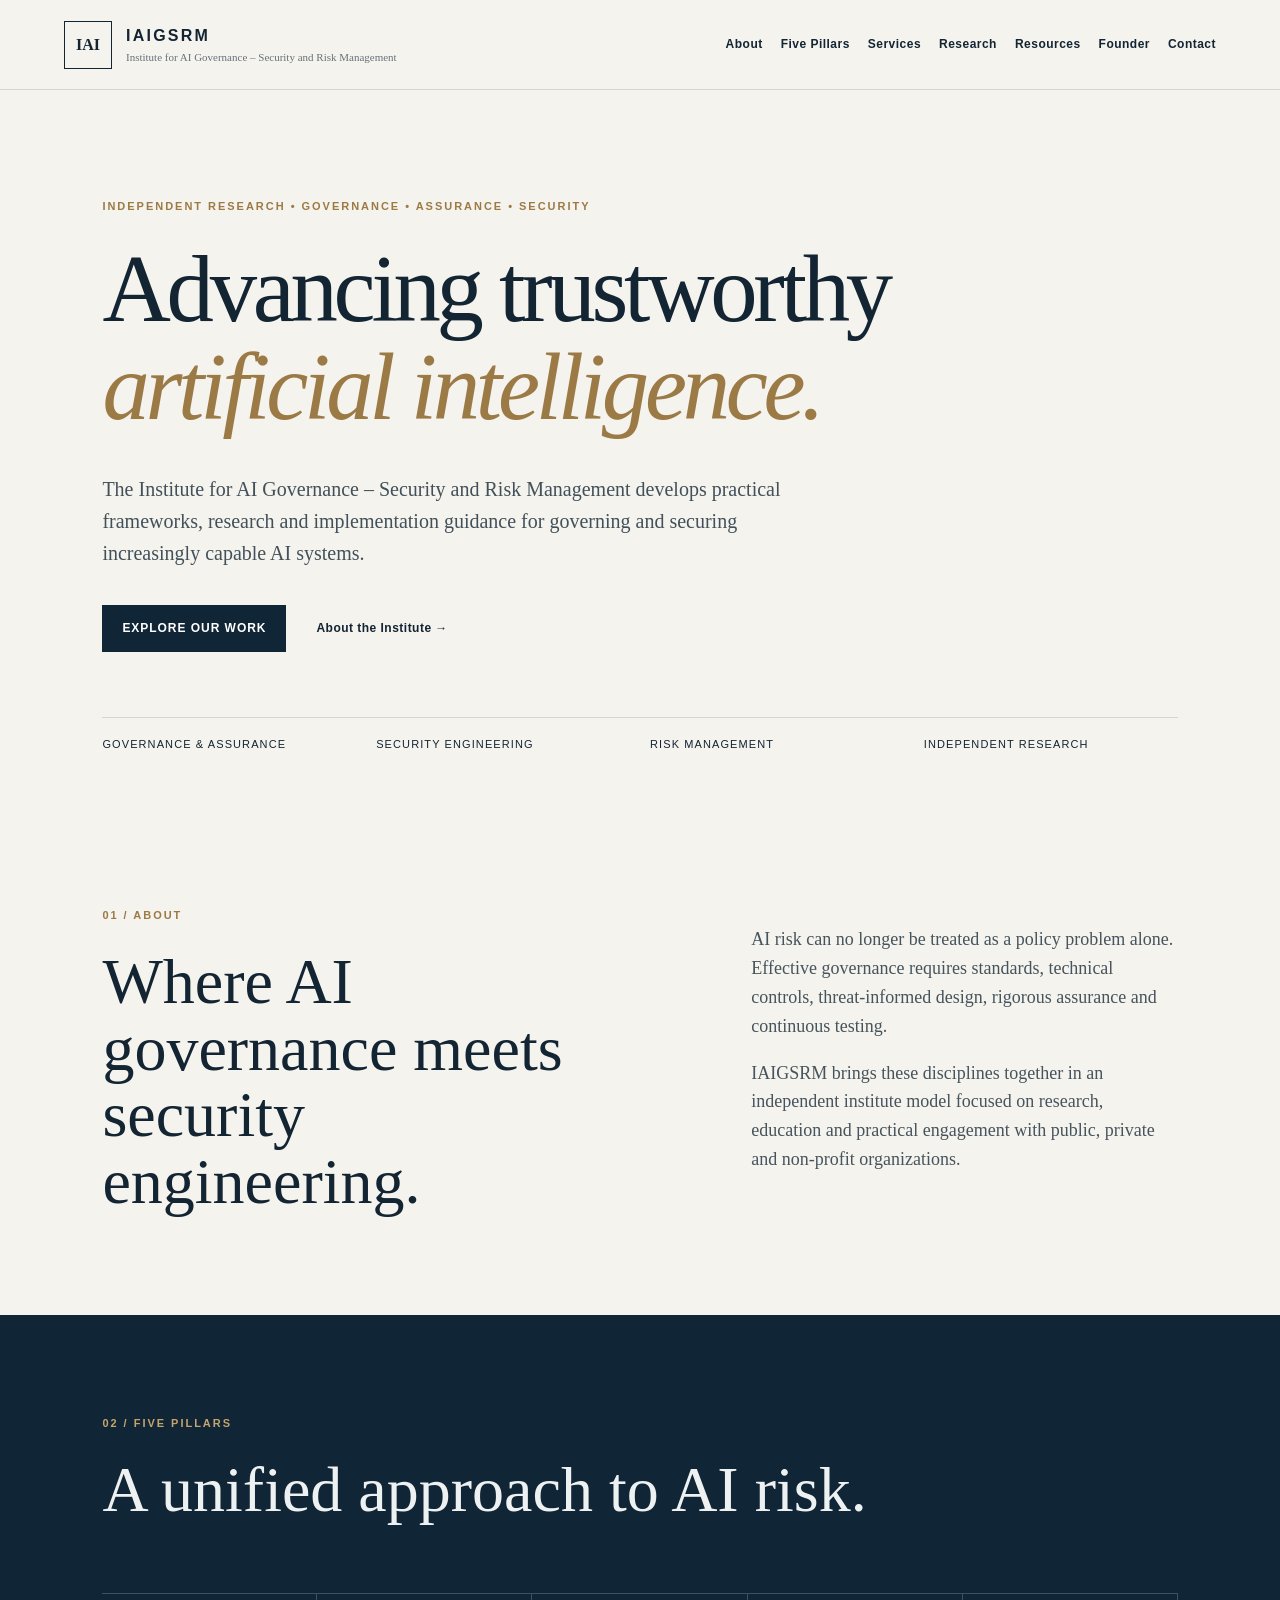
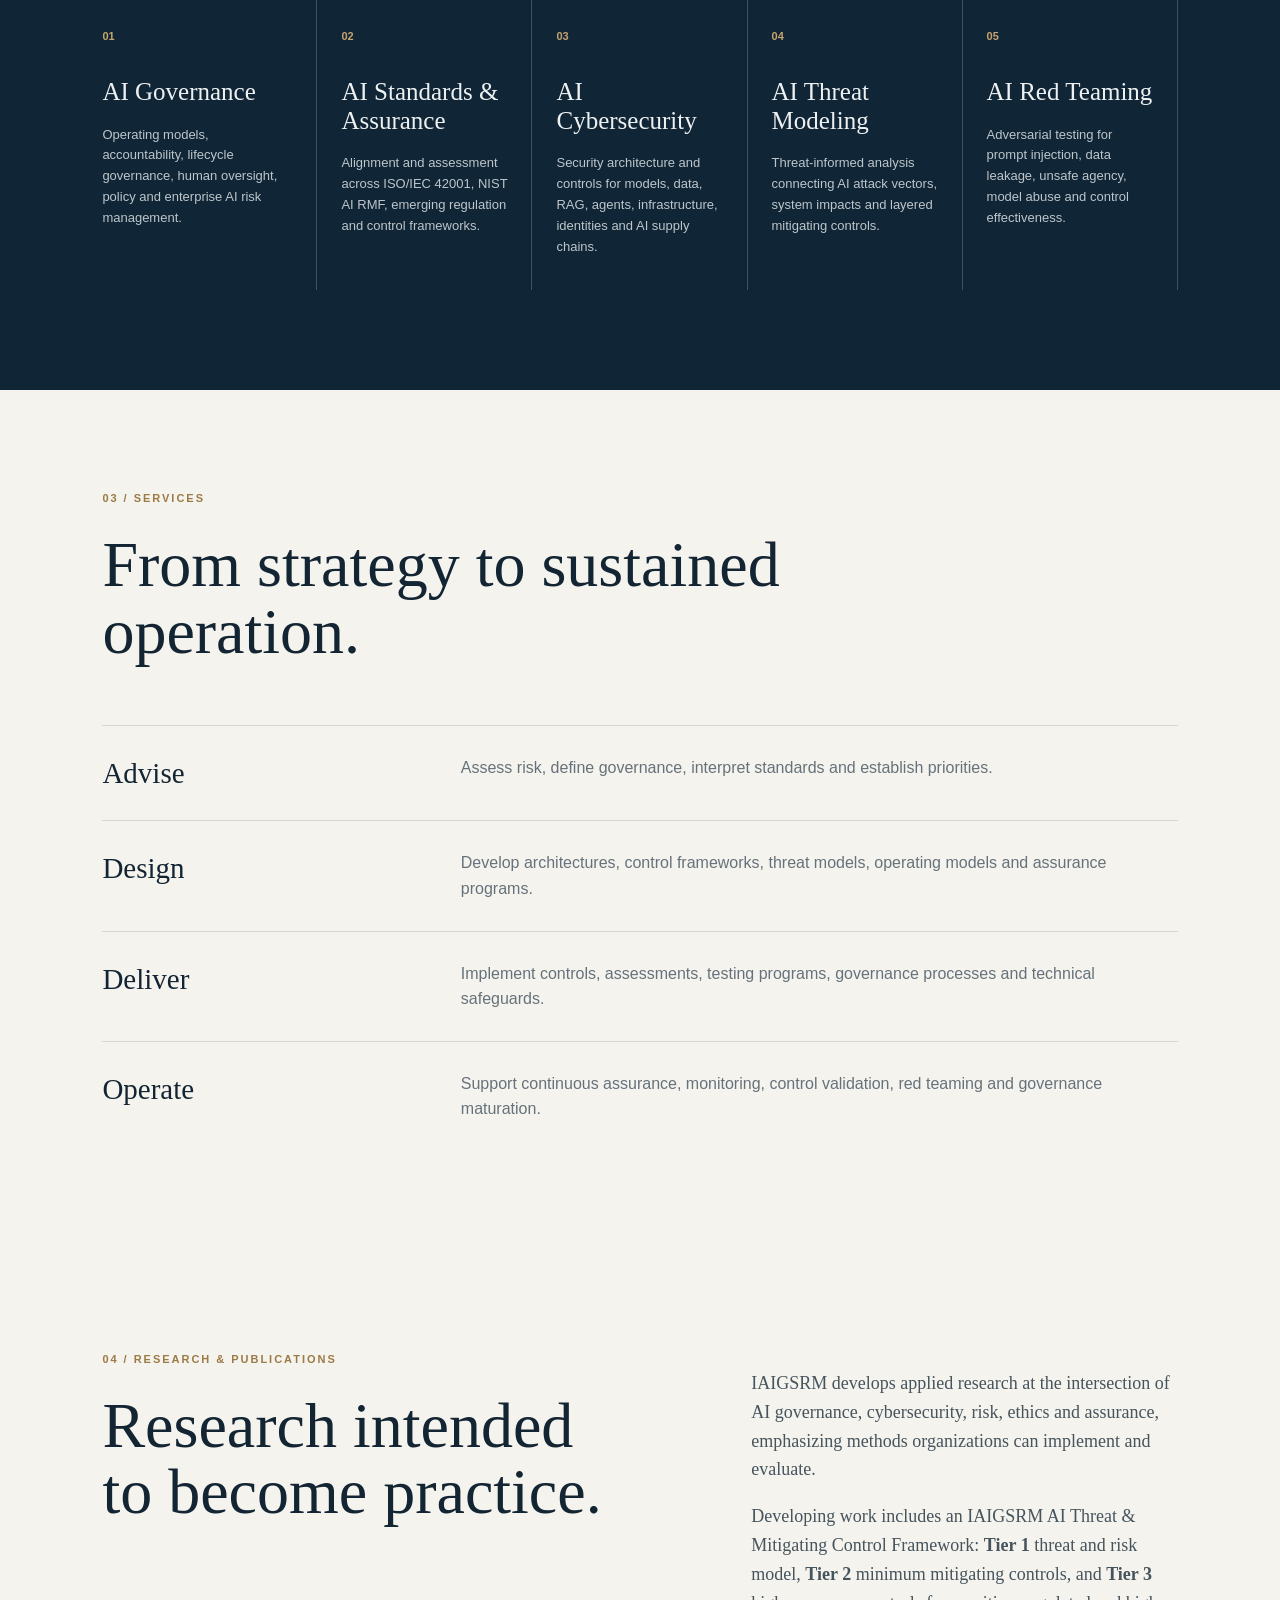
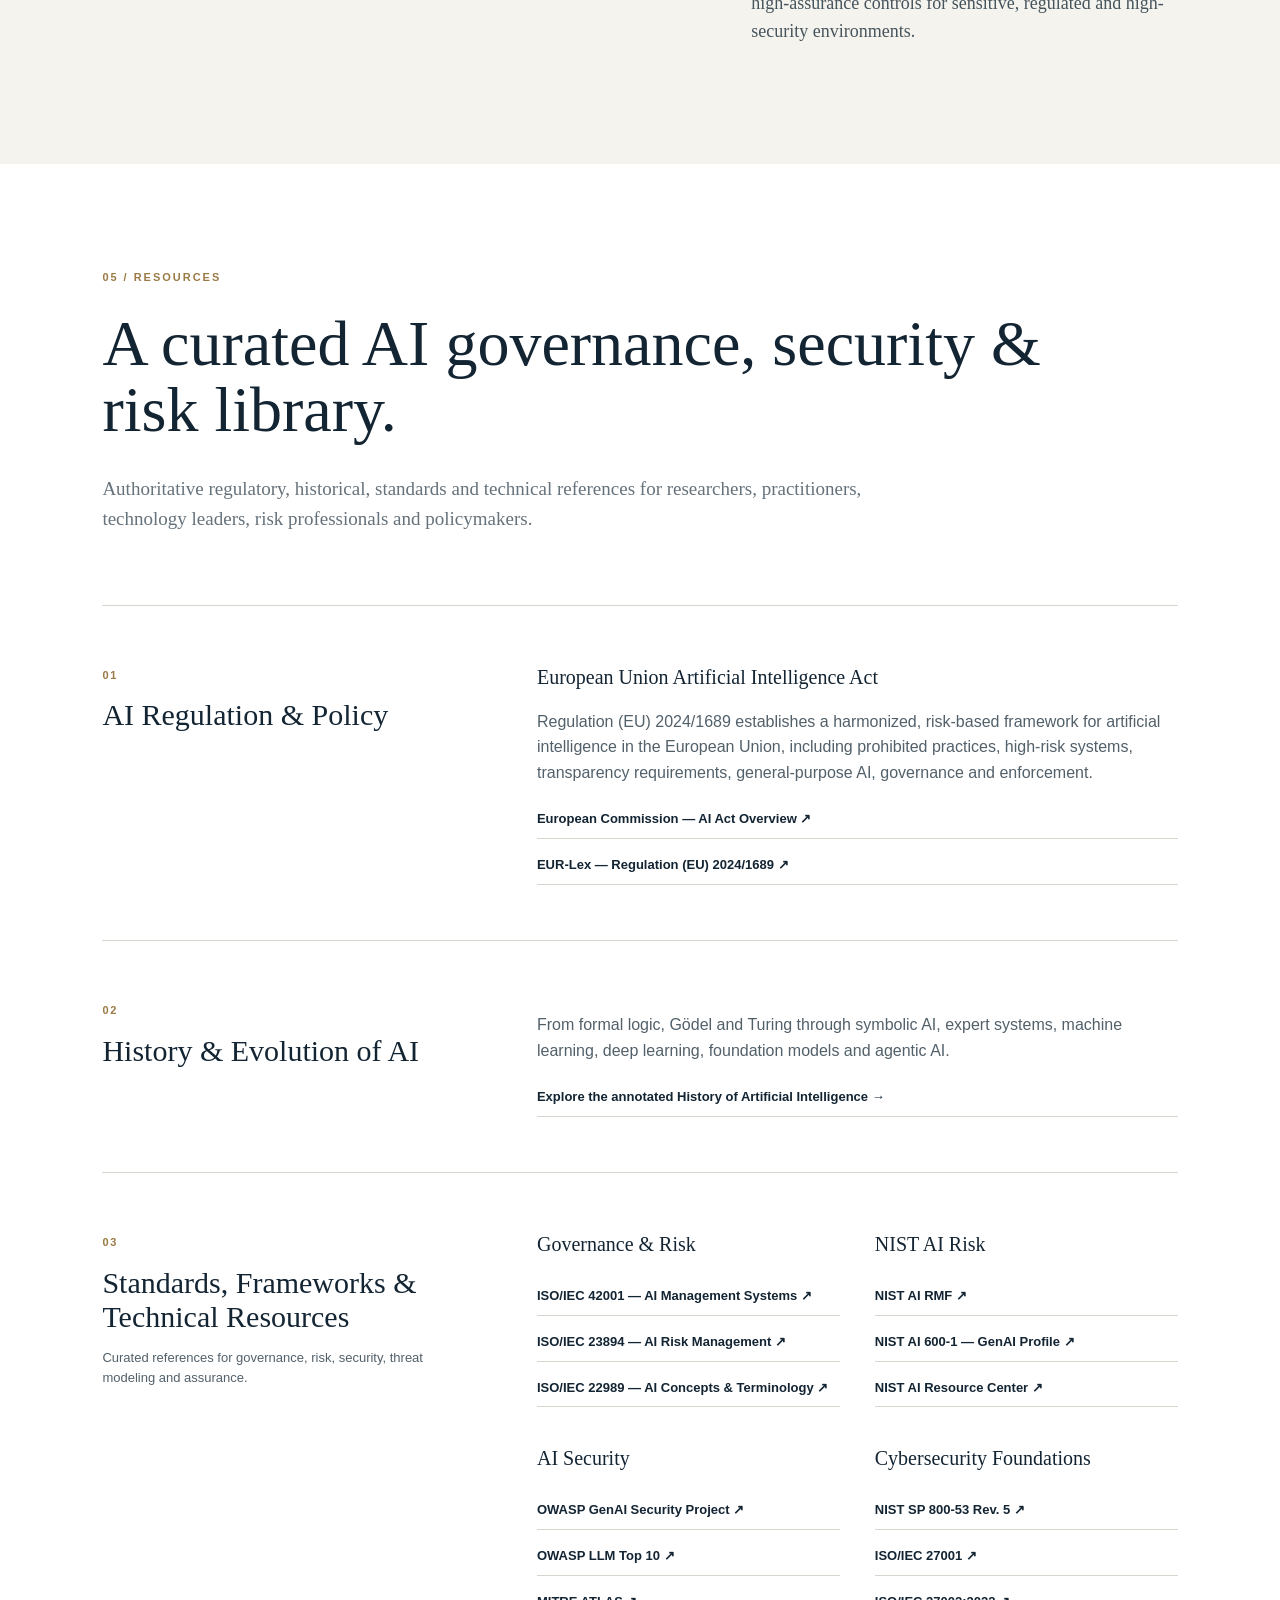
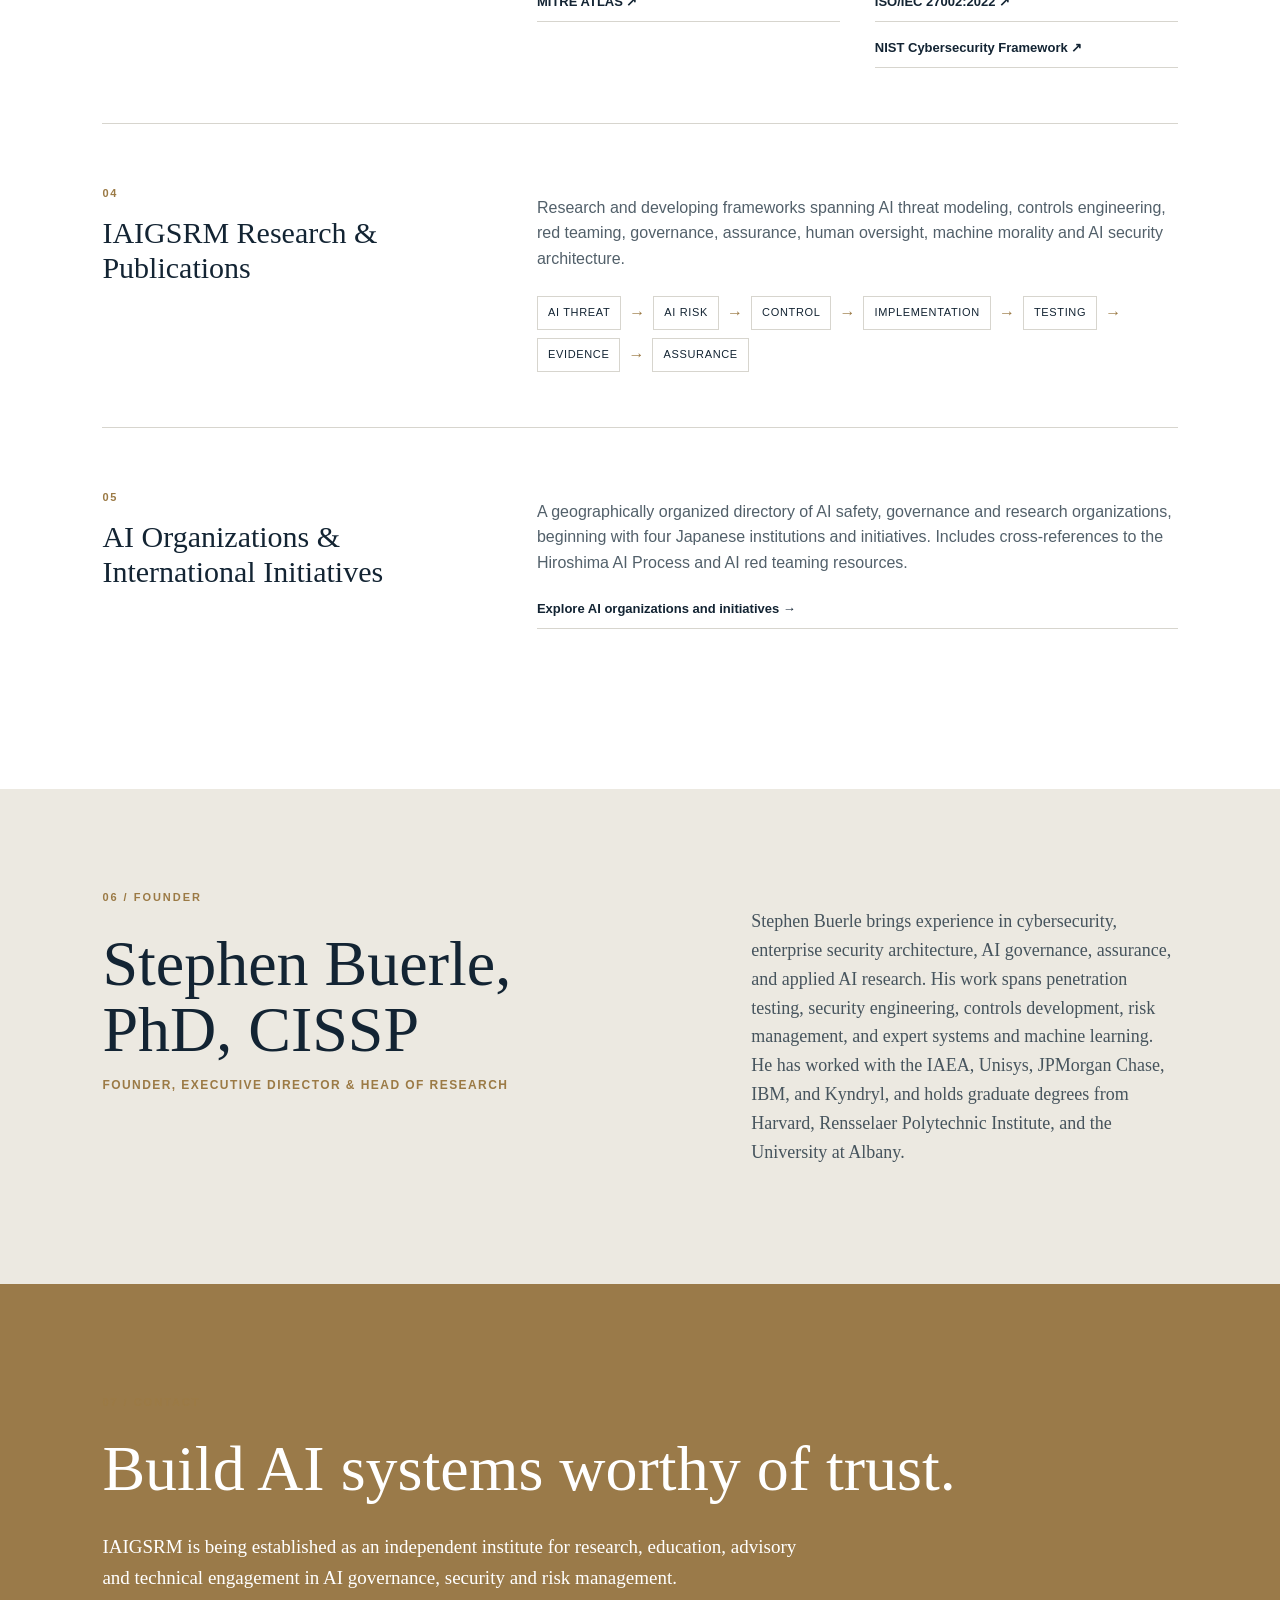
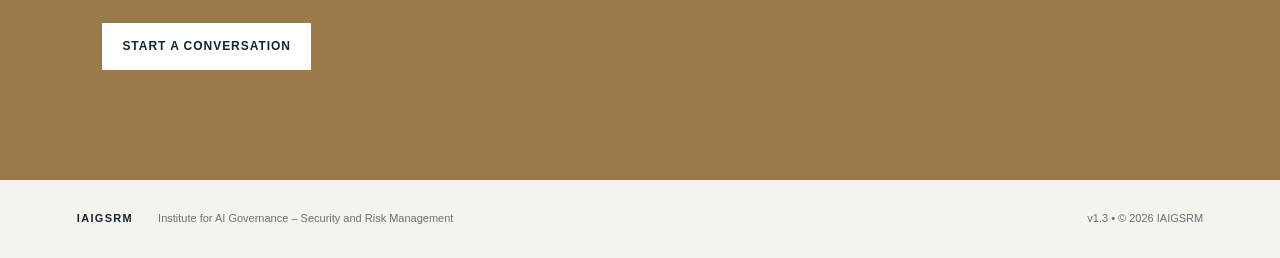
==== index.html @ 0e17d70c "IAIGSRM v1.3: index.html" ====
<!doctype html><html lang="en"><head><meta charset="utf-8"><meta name="viewport" content="width=device-width,initial-scale=1"><meta name="description" content="Institute for AI Governance – Security and Risk Management: research, advisory and implementation across AI governance, standards, cybersecurity, threat modeling and red teaming."><title>IAIGSRM | Institute for AI Governance – Security and Risk Management</title><link rel="stylesheet" href="styles.css"></head><body>
<header class="site-header"><a class="brand" href="#home"><span class="mark">IAI</span><span><strong>IAIGSRM</strong><small>Institute for AI Governance – Security and Risk Management</small></span></a><nav aria-label="Primary"><a href="#institute">About</a><a href="#pillars">Five Pillars</a><a href="#services">Services</a><a href="#research">Research</a><a href="#resources">Resources</a><a href="#founder">Founder</a><a href="#contact">Contact</a></nav></header><main>
<section class="hero" id="home"><div class="eyebrow">Independent research • governance • assurance • security</div><h1>Advancing trustworthy<br><em>artificial intelligence.</em></h1><p class="lede">The Institute for AI Governance – Security and Risk Management develops practical frameworks, research and implementation guidance for governing and securing increasingly capable AI systems.</p><div class="actions"><a class="button" href="#pillars">Explore our work</a><a class="text-link" href="#institute">About the Institute →</a></div><div class="rule"></div><div class="hero-notes"><span>Governance &amp; Assurance</span><span>Security Engineering</span><span>Risk Management</span><span>Independent Research</span></div></section>
<section class="intro" id="institute"><div><div class="section-no">01 / ABOUT</div><h2>Where AI governance meets security engineering.</h2></div><div><p>AI risk can no longer be treated as a policy problem alone. Effective governance requires standards, technical controls, threat-informed design, rigorous assurance and continuous testing.</p><p>IAIGSRM brings these disciplines together in an independent institute model focused on research, education and practical engagement with public, private and non-profit organizations.</p></div></section>
<section class="dark" id="pillars"><div class="section-no">02 / FIVE PILLARS</div><h2>A unified approach to AI risk.</h2><div class="grid"><article><b>01</b><h3>AI Governance</h3><p>Operating models, accountability, lifecycle governance, human oversight, policy and enterprise AI risk management.</p></article><article><b>02</b><h3>AI Standards &amp; Assurance</h3><p>Alignment and assessment across ISO/IEC 42001, NIST AI RMF, emerging regulation and control frameworks.</p></article><article><b>03</b><h3>AI Cybersecurity</h3><p>Security architecture and controls for models, data, RAG, agents, infrastructure, identities and AI supply chains.</p></article><article><b>04</b><h3>AI Threat Modeling</h3><p>Threat-informed analysis connecting AI attack vectors, system impacts and layered mitigating controls.</p></article><article><b>05</b><h3>AI Red Teaming</h3><p>Adversarial testing for prompt injection, data leakage, unsafe agency, model abuse and control effectiveness.</p></article></div></section>
<section class="services" id="services"><div class="section-no">03 / SERVICES</div><h2>From strategy to sustained operation.</h2><div class="service-row"><strong>Advise</strong><p>Assess risk, define governance, interpret standards and establish priorities.</p></div><div class="service-row"><strong>Design</strong><p>Develop architectures, control frameworks, threat models, operating models and assurance programs.</p></div><div class="service-row"><strong>Deliver</strong><p>Implement controls, assessments, testing programs, governance processes and technical safeguards.</p></div><div class="service-row"><strong>Operate</strong><p>Support continuous assurance, monitoring, control validation, red teaming and governance maturation.</p></div></section>
<section class="research" id="research"><div><div class="section-no">04 / RESEARCH &amp; PUBLICATIONS</div><h2>Research intended to become practice.</h2></div><div><p>IAIGSRM develops applied research at the intersection of AI governance, cybersecurity, risk, ethics and assurance, emphasizing methods organizations can implement and evaluate.</p><p>Developing work includes an IAIGSRM AI Threat &amp; Mitigating Control Framework: <strong>Tier 1</strong> threat and risk model, <strong>Tier 2</strong> minimum mitigating controls, and <strong>Tier 3</strong> high-assurance controls for sensitive, regulated and high-security environments.</p></div></section>
<section class="resources" id="resources"><div class="section-no">05 / RESOURCES</div><h2>A curated AI governance, security &amp; risk library.</h2><p class="resource-lede">Authoritative regulatory, historical, standards and technical references for researchers, practitioners, technology leaders, risk professionals and policymakers.</p>
<div class="resource-block"><div><span class="resource-num">01</span><h3>AI Regulation &amp; Policy</h3></div><div><h4>European Union Artificial Intelligence Act</h4><p>Regulation (EU) 2024/1689 establishes a harmonized, risk-based framework for artificial intelligence in the European Union, including prohibited practices, high-risk systems, transparency requirements, general-purpose AI, governance and enforcement.</p><div class="links"><a href="https://digital-strategy.ec.europa.eu/en/policies/regulatory-framework-ai">European Commission — AI Act Overview ↗</a><a href="https://eur-lex.europa.eu/eli/reg/2024/1689/oj">EUR-Lex — Regulation (EU) 2024/1689 ↗</a></div></div></div>
<div class="resource-block"><div><span class="resource-num">02</span><h3>History &amp; Evolution of AI</h3></div><div><p>From formal logic, Gödel and Turing through symbolic AI, expert systems, machine learning, deep learning, foundation models and agentic AI.</p><div class="links"><a href="history-of-ai.html">Explore the annotated History of Artificial Intelligence →</a></div></div></div>
<div class="resource-block"><div><span class="resource-num">03</span><h3>Standards, Frameworks &amp; Technical Resources</h3><p class="small-note">Curated references for governance, risk, security, threat modeling and assurance.</p></div><div class="reference-grid"><article><h4>Governance &amp; Risk</h4><a href="https://www.iso.org/standard/81230.html">ISO/IEC 42001 — AI Management Systems ↗</a><a href="https://www.iso.org/standard/77304.html">ISO/IEC 23894 — AI Risk Management ↗</a><a href="https://www.iso.org/standard/74296.html">ISO/IEC 22989 — AI Concepts &amp; Terminology ↗</a></article><article><h4>NIST AI Risk</h4><a href="https://www.nist.gov/itl/ai-risk-management-framework">NIST AI RMF ↗</a><a href="https://www.nist.gov/publications/artificial-intelligence-risk-management-framework-generative-artificial-intelligence">NIST AI 600-1 — GenAI Profile ↗</a><a href="https://airc.nist.gov/">NIST AI Resource Center ↗</a></article><article><h4>AI Security</h4><a href="https://genai.owasp.org/">OWASP GenAI Security Project ↗</a><a href="https://genai.owasp.org/llm-top-10/">OWASP LLM Top 10 ↗</a><a href="https://atlas.mitre.org/">MITRE ATLAS ↗</a></article><article><h4>Cybersecurity Foundations</h4><a href="https://csrc.nist.gov/pubs/sp/800/53/r5/upd1/final">NIST SP 800-53 Rev. 5 ↗</a><a href="https://www.iso.org/standard/27001">ISO/IEC 27001 ↗</a><a href="https://www.iso.org/standard/75652.html">ISO/IEC 27002:2022 ↗</a><a href="https://www.nist.gov/cyberframework">NIST Cybersecurity Framework ↗</a></article></div></div>
<div class="resource-block"><div><span class="resource-num">04</span><h3>IAIGSRM Research &amp; Publications</h3></div><div><p>Research and developing frameworks spanning AI threat modeling, controls engineering, red teaming, governance, assurance, human oversight, machine morality and AI security architecture.</p><div class="research-chain"><span>AI Threat</span><b>→</b><span>AI Risk</span><b>→</b><span>Control</span><b>→</b><span>Implementation</span><b>→</b><span>Testing</span><b>→</b><span>Evidence</span><b>→</b><span>Assurance</span></div></div></div>
<div class="resource-block"><div><span class="resource-num">05</span><h3>AI Organizations &amp; International Initiatives</h3></div><div><p>A geographically organized directory of AI safety, governance and research organizations, beginning with four Japanese institutions and initiatives. Includes cross-references to the Hiroshima AI Process and AI red teaming resources.</p><div class="links"><a href="organizations.html">Explore AI organizations and initiatives →</a></div></div></div></section>
<section class="founder" id="founder"><div><div class="section-no">06 / FOUNDER</div><h2>Stephen Buerle, PhD, CISSP</h2><p class="founder-role">Founder, Executive Director &amp; Head of Research</p></div><div><p>Stephen Buerle brings experience in cybersecurity, enterprise security architecture, AI governance, assurance, and applied AI research. His work spans penetration testing, security engineering, controls development, risk management, and expert systems and machine learning. He has worked with the IAEA, Unisys, JPMorgan Chase, IBM, and Kyndryl, and holds graduate degrees from Harvard, Rensselaer Polytechnic Institute, and the University at Albany.</p></div></section>
<section class="contact" id="contact"><div class="section-no">07 / CONTACT</div><h2>Build AI systems worthy of trust.</h2><p>IAIGSRM is being established as an independent institute for research, education, advisory and technical engagement in AI governance, security and risk management.</p><a class="button light" href="mailto:contact@iaigsrm.org">Start a conversation</a></section></main><footer><strong>IAIGSRM</strong><span>Institute for AI Governance – Security and Risk Management</span><span>v1.3 • © 2026 IAIGSRM</span></footer></body></html>
---- styles.css ----
:root{--ink:#132433;--navy:#102536;--paper:#f5f3ed;--white:#fff;--muted:#66727b;--line:#d7d5ce;--accent:#9b7a45}*{box-sizing:border-box}html{scroll-behavior:smooth}body{margin:0;background:var(--paper);color:var(--ink);font-family:Arial,Helvetica,sans-serif;line-height:1.6}.site-header{min-height:90px;padding:20px 5vw;display:flex;align-items:center;justify-content:space-between;border-bottom:1px solid var(--line);background:rgba(245,243,237,.97);position:sticky;top:0;z-index:5}.brand{display:flex;gap:14px;align-items:center;color:var(--ink);text-decoration:none}.brand strong{display:block;letter-spacing:.14em}.brand small{display:block;font-family:Georgia,serif;font-size:11px;color:var(--muted)}.mark{width:48px;height:48px;border:1px solid var(--ink);display:grid;place-items:center;font-family:Georgia,serif;font-weight:bold}nav{display:flex;gap:18px}nav a,.text-link{color:inherit;text-decoration:none;font-size:12px;font-weight:bold;letter-spacing:.04em}.hero{padding:12vh 8vw 6vh;min-height:78vh}.eyebrow,.section-no{font-size:11px;font-weight:bold;letter-spacing:.18em;text-transform:uppercase;color:var(--accent);margin-bottom:24px}.hero h1,.intro h2,.dark h2,.services h2,.research h2,.resources h2,.founder h2,.contact h2{font-family:Georgia,'Times New Roman',serif;font-weight:normal;line-height:1.04;margin:0}.hero h1{font-size:clamp(52px,7.4vw,105px);letter-spacing:-.045em}.hero h1 em{font-weight:normal;color:var(--accent)}.lede{font-family:Georgia,serif;font-size:20px;max-width:720px;margin:36px 0;color:#42505a}.actions{display:flex;align-items:center;gap:30px;margin:34px 0 65px}.button{display:inline-block;padding:14px 20px;background:var(--navy);color:white;text-decoration:none;font-size:12px;font-weight:bold;letter-spacing:.08em;text-transform:uppercase}.rule{border-top:1px solid var(--line)}.hero-notes{display:grid;grid-template-columns:repeat(4,1fr);gap:20px;padding-top:18px;font-size:11px;text-transform:uppercase;letter-spacing:.1em}.intro,.research,.founder{padding:100px 8vw;display:grid;grid-template-columns:1.1fr .9fr;gap:10vw}.intro h2,.research h2,.services h2,.resources h2,.founder h2,.contact h2,.dark h2{font-size:clamp(40px,5vw,68px)}.intro p,.research p,.founder p{font-family:Georgia,serif;font-size:18px;color:#46545d}.dark{background:var(--navy);color:#eef1f2;padding:100px 8vw}.dark .section-no{color:#c5a46f}.grid{display:grid;grid-template-columns:repeat(5,1fr);margin-top:70px;border-top:1px solid #40515e}.grid article{padding:28px 24px 20px 0;border-right:1px solid #40515e;min-height:290px}.grid article+article{padding-left:24px}.grid b{color:#c5a46f;font-size:11px}.grid h3{font-family:Georgia,serif;font-weight:normal;font-size:25px;line-height:1.15;margin:30px 0 18px}.grid p{font-size:13px;color:#bdc6cb}.services{padding:100px 8vw}.services h2{max-width:800px;margin-bottom:60px}.service-row{border-top:1px solid var(--line);display:grid;grid-template-columns:1fr 2fr;padding:24px 0}.service-row strong{font-family:Georgia,serif;font-size:29px;font-weight:normal}.service-row p{margin:5px 0;color:var(--muted)}.resources{padding:105px 8vw;background:#fff}.resources>h2{max-width:950px}.resource-lede{font-family:Georgia,serif;font-size:19px;color:var(--muted);max-width:760px;margin:30px 0 70px}.resource-block{display:grid;grid-template-columns:.7fr 1.3fr;gap:7vw;border-top:1px solid var(--line);padding:55px 0}.resource-num{font-size:11px;color:var(--accent);font-weight:bold;letter-spacing:.15em}.resource-block h3{font-family:Georgia,serif;font-size:30px;font-weight:normal;line-height:1.15;margin:12px 0}.resource-block h4{font-family:Georgia,serif;font-size:20px;font-weight:normal;margin:0 0 10px}.resource-block p{color:#52606a}.links,.reference-grid article{display:flex;flex-direction:column;gap:8px}.links a,.reference-grid a{color:var(--ink);font-size:13px;font-weight:bold;text-decoration:none;border-bottom:1px solid var(--line);padding:8px 0}.timeline p{margin:0;padding:13px 0;border-bottom:1px solid #e7e5df;display:grid;grid-template-columns:190px 1fr;gap:20px}.timeline strong{font-family:Georgia,serif;font-weight:normal}.timeline span{font-size:14px;color:var(--muted)}.reference-grid{display:grid;grid-template-columns:1fr 1fr;gap:35px}.small-note{font-size:13px}.research-chain{display:flex;flex-wrap:wrap;align-items:center;gap:8px;margin-top:25px}.research-chain span{border:1px solid var(--line);padding:7px 10px;font-size:11px;text-transform:uppercase;letter-spacing:.06em}.research-chain b{color:var(--accent)}.founder{background:#ece9e1}.founder-role{font-family:Arial,sans-serif!important;font-size:12px!important;text-transform:uppercase;letter-spacing:.12em;color:var(--accent)!important;font-weight:bold}.contact{padding:110px 8vw;background:#9a7a49;color:white}.contact p{font-family:Georgia,serif;font-size:19px;max-width:720px;margin:30px 0}.button.light{background:white;color:var(--navy)}footer{padding:30px 6vw;display:grid;grid-template-columns:auto 1fr auto;gap:25px;align-items:center;font-size:11px;color:var(--muted)}footer strong{color:var(--ink);letter-spacing:.12em}@media(max-width:1000px){nav{display:none}.grid{grid-template-columns:1fr 1fr}.intro,.research,.founder,.resource-block{grid-template-columns:1fr}.hero-notes{grid-template-columns:1fr 1fr}.service-row{grid-template-columns:1fr}.grid article{min-height:auto}.brand small{display:none}}@media(max-width:600px){.hero{padding-top:70px}.grid,.reference-grid{grid-template-columns:1fr}.timeline p{grid-template-columns:1fr;gap:3px}.hero-notes{grid-template-columns:1fr}.actions{align-items:flex-start;flex-direction:column}.intro,.research,.founder,.resources,.services,.dark,.contact{padding:70px 7vw}footer{grid-template-columns:1fr}}
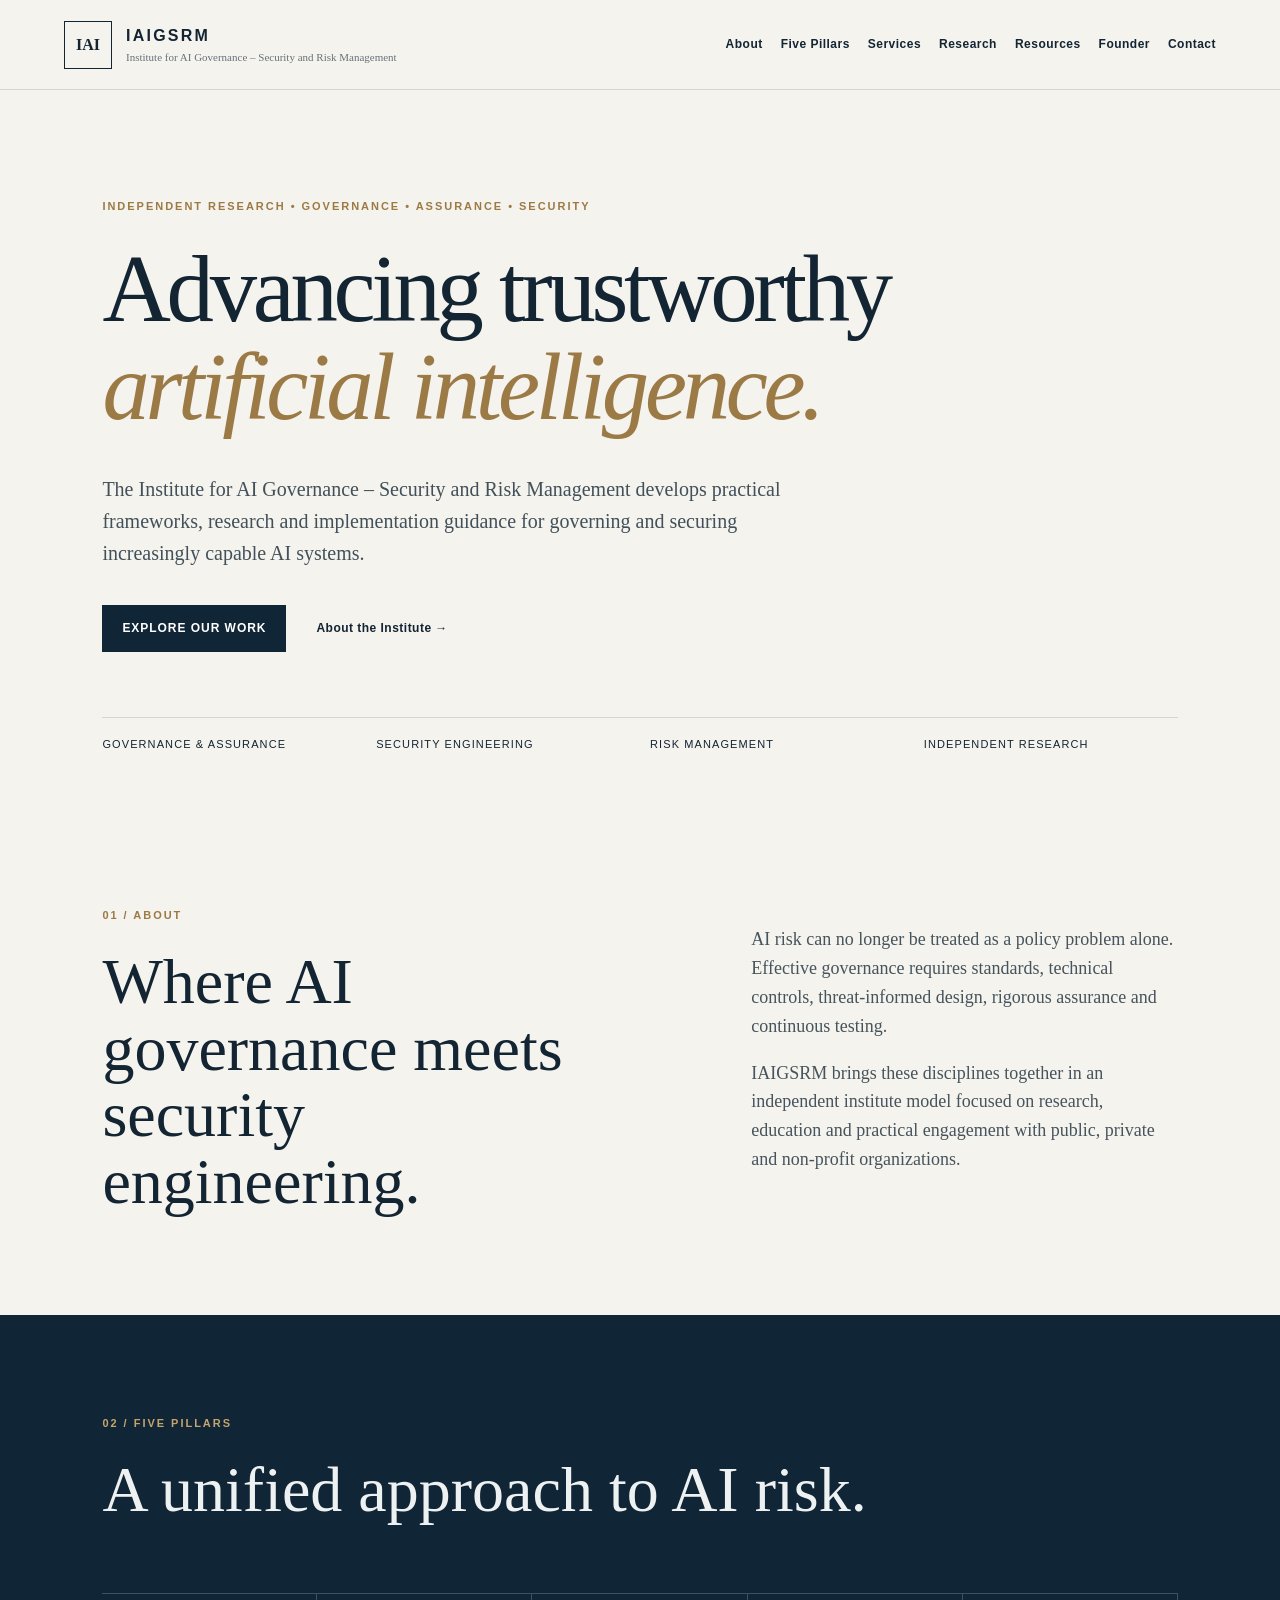
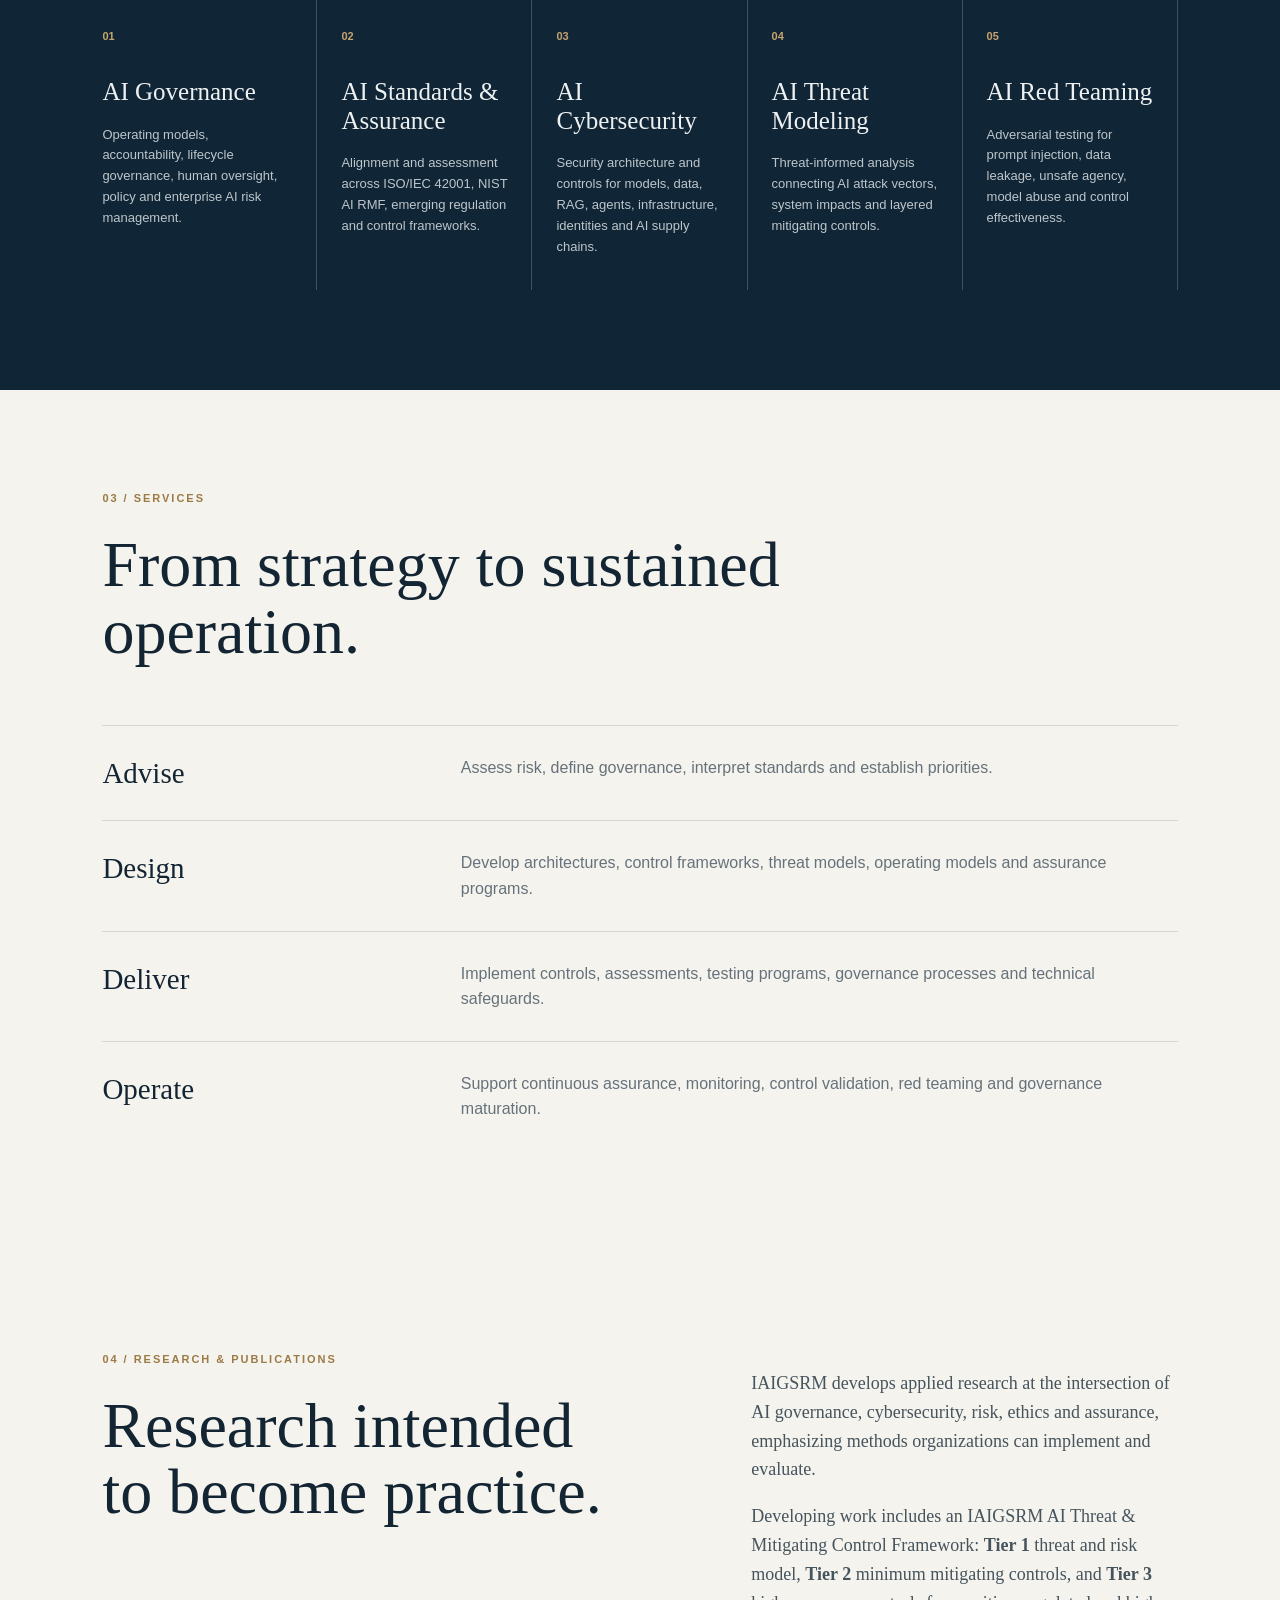
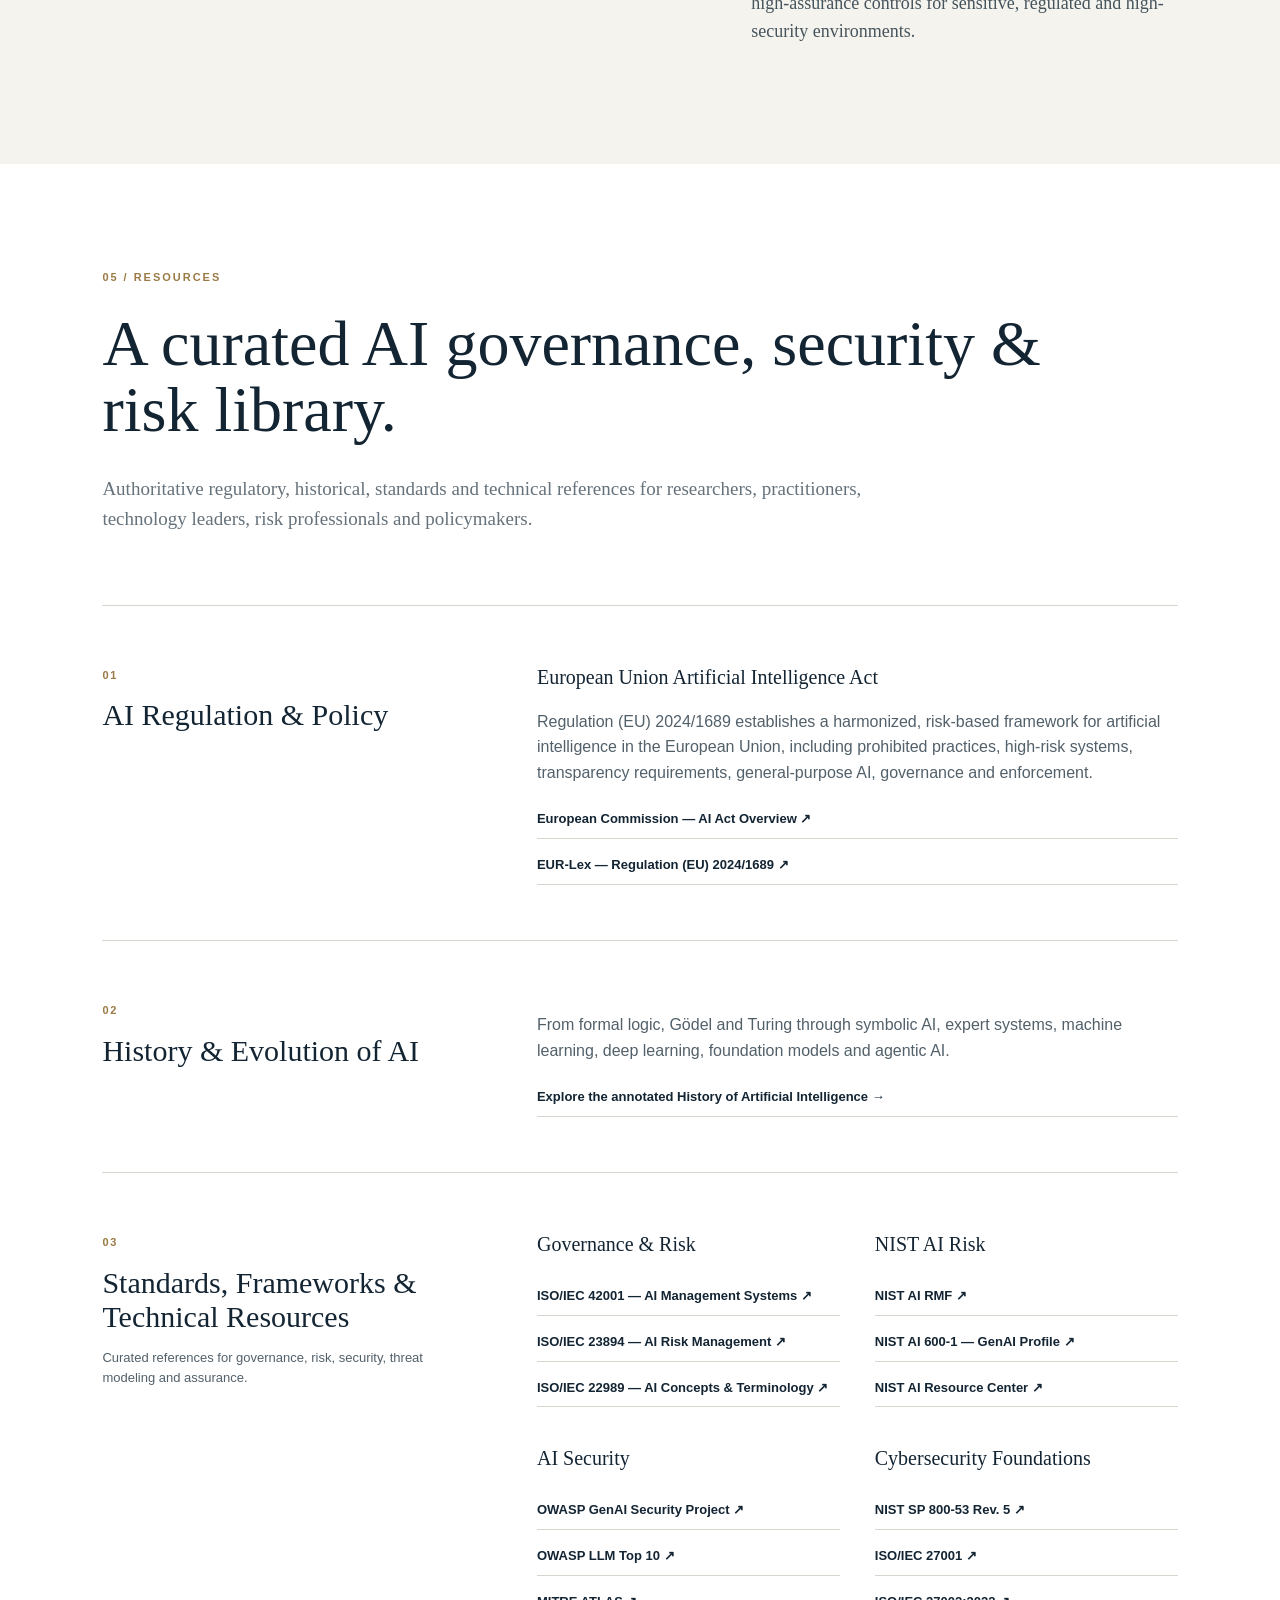
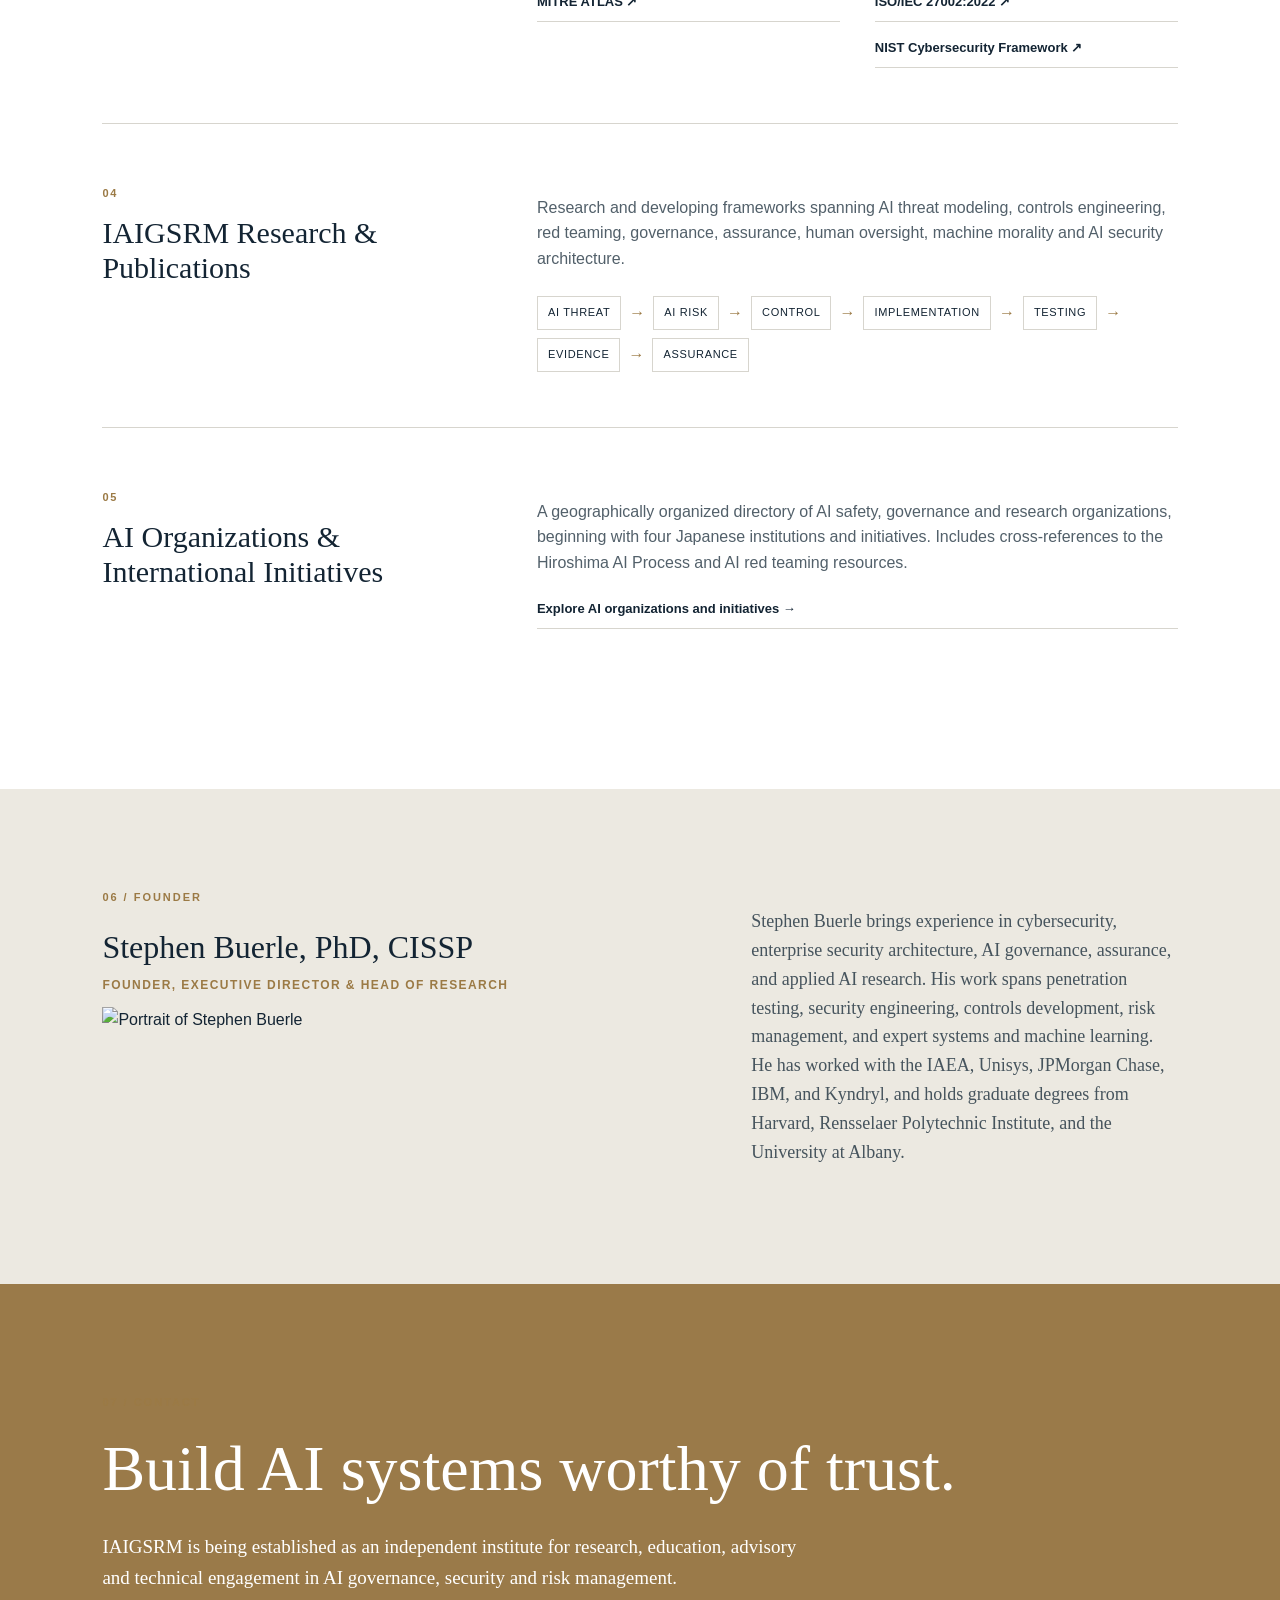
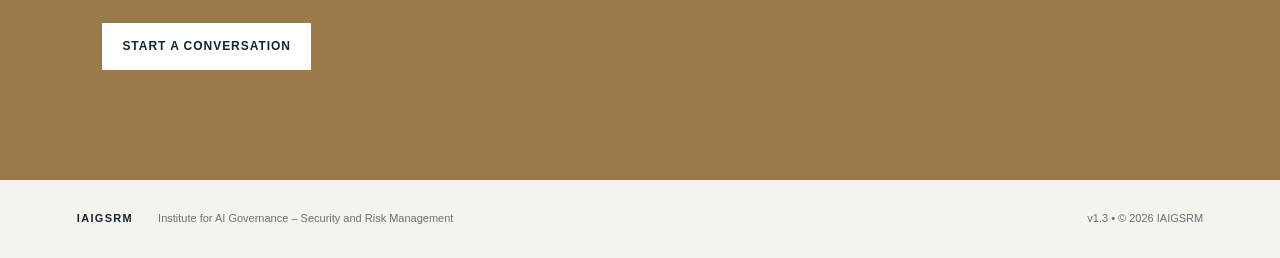
==== commit 10b49b02: "v1.3.1: add Founder portrait markup" ====
--- a/index.html
+++ b/index.html
@@ -11,5 +11,5 @@
 <div class="resource-block"><div><span class="resource-num">03</span><h3>Standards, Frameworks &amp; Technical Resources</h3><p class="small-note">Curated references for governance, risk, security, threat modeling and assurance.</p></div><div class="reference-grid"><article><h4>Governance &amp; Risk</h4><a href="https://www.iso.org/standard/81230.html">ISO/IEC 42001 — AI Management Systems ↗</a><a href="https://www.iso.org/standard/77304.html">ISO/IEC 23894 — AI Risk Management ↗</a><a href="https://www.iso.org/standard/74296.html">ISO/IEC 22989 — AI Concepts &amp; Terminology ↗</a></article><article><h4>NIST AI Risk</h4><a href="https://www.nist.gov/itl/ai-risk-management-framework">NIST AI RMF ↗</a><a href="https://www.nist.gov/publications/artificial-intelligence-risk-management-framework-generative-artificial-intelligence">NIST AI 600-1 — GenAI Profile ↗</a><a href="https://airc.nist.gov/">NIST AI Resource Center ↗</a></article><article><h4>AI Security</h4><a href="https://genai.owasp.org/">OWASP GenAI Security Project ↗</a><a href="https://genai.owasp.org/llm-top-10/">OWASP LLM Top 10 ↗</a><a href="https://atlas.mitre.org/">MITRE ATLAS ↗</a></article><article><h4>Cybersecurity Foundations</h4><a href="https://csrc.nist.gov/pubs/sp/800/53/r5/upd1/final">NIST SP 800-53 Rev. 5 ↗</a><a href="https://www.iso.org/standard/27001">ISO/IEC 27001 ↗</a><a href="https://www.iso.org/standard/75652.html">ISO/IEC 27002:2022 ↗</a><a href="https://www.nist.gov/cyberframework">NIST Cybersecurity Framework ↗</a></article></div></div>
 <div class="resource-block"><div><span class="resource-num">04</span><h3>IAIGSRM Research &amp; Publications</h3></div><div><p>Research and developing frameworks spanning AI threat modeling, controls engineering, red teaming, governance, assurance, human oversight, machine morality and AI security architecture.</p><div class="research-chain"><span>AI Threat</span><b>→</b><span>AI Risk</span><b>→</b><span>Control</span><b>→</b><span>Implementation</span><b>→</b><span>Testing</span><b>→</b><span>Evidence</span><b>→</b><span>Assurance</span></div></div></div>
 <div class="resource-block"><div><span class="resource-num">05</span><h3>AI Organizations &amp; International Initiatives</h3></div><div><p>A geographically organized directory of AI safety, governance and research organizations, beginning with four Japanese institutions and initiatives. Includes cross-references to the Hiroshima AI Process and AI red teaming resources.</p><div class="links"><a href="organizations.html">Explore AI organizations and initiatives →</a></div></div></div></section>
-<section class="founder" id="founder"><div><div class="section-no">06 / FOUNDER</div><h2>Stephen Buerle, PhD, CISSP</h2><p class="founder-role">Founder, Executive Director &amp; Head of Research</p></div><div><p>Stephen Buerle brings experience in cybersecurity, enterprise security architecture, AI governance, assurance, and applied AI research. His work spans penetration testing, security engineering, controls development, risk management, and expert systems and machine learning. He has worked with the IAEA, Unisys, JPMorgan Chase, IBM, and Kyndryl, and holds graduate degrees from Harvard, Rensselaer Polytechnic Institute, and the University at Albany.</p></div></section>
-<section class="contact" id="contact"><div class="section-no">07 / CONTACT</div><h2>Build AI systems worthy of trust.</h2><p>IAIGSRM is being established as an independent institute for research, education, advisory and technical engagement in AI governance, security and risk management.</p><a class="button light" href="mailto:contact@iaigsrm.org">Start a conversation</a></section></main><footer><strong>IAIGSRM</strong><span>Institute for AI Governance – Security and Risk Management</span><span>v1.3 • © 2026 IAIGSRM</span></footer></body></html>+<section class="founder" id="founder"><div><div class="section-no">06 / FOUNDER</div><h2>Stephen Buerle, PhD, CISSP</h2><p class="founder-role">Founder, Executive Director &amp; Head of Research</p><img class="founder-portrait" src="sbuerle.jpg" alt="Portrait of Stephen Buerle" loading="lazy" width="320" height="427"></div><div><p>Stephen Buerle brings experience in cybersecurity, enterprise security architecture, AI governance, assurance, and applied AI research. His work spans penetration testing, security engineering, controls development, risk management, and expert systems and machine learning. He has worked with the IAEA, Unisys, JPMorgan Chase, IBM, and Kyndryl, and holds graduate degrees from Harvard, Rensselaer Polytechnic Institute, and the University at Albany.</p></div></section>
+<section class="contact" id="contact"><div class="section-no">07 / CONTACT</div><h2>Build AI systems worthy of trust.</h2><p>IAIGSRM is being established as an independent institute for research, education, advisory and technical engagement in AI governance, security and risk management.</p><a class="button light" href="mailto:stephen.buerle.phd@gmail.com">Start a conversation</a></section></main><footer><strong>IAIGSRM</strong><span>Institute for AI Governance – Security and Risk Management</span><span>v1.3 • © 2026 IAIGSRM</span></footer></body></html>
--- a/styles.css
+++ b/styles.css
@@ -1 +1,3 @@
-:root{--ink:#132433;--navy:#102536;--paper:#f5f3ed;--white:#fff;--muted:#66727b;--line:#d7d5ce;--accent:#9b7a45}*{box-sizing:border-box}html{scroll-behavior:smooth}body{margin:0;background:var(--paper);color:var(--ink);font-family:Arial,Helvetica,sans-serif;line-height:1.6}.site-header{min-height:90px;padding:20px 5vw;display:flex;align-items:center;justify-content:space-between;border-bottom:1px solid var(--line);background:rgba(245,243,237,.97);position:sticky;top:0;z-index:5}.brand{display:flex;gap:14px;align-items:center;color:var(--ink);text-decoration:none}.brand strong{display:block;letter-spacing:.14em}.brand small{display:block;font-family:Georgia,serif;font-size:11px;color:var(--muted)}.mark{width:48px;height:48px;border:1px solid var(--ink);display:grid;place-items:center;font-family:Georgia,serif;font-weight:bold}nav{display:flex;gap:18px}nav a,.text-link{color:inherit;text-decoration:none;font-size:12px;font-weight:bold;letter-spacing:.04em}.hero{padding:12vh 8vw 6vh;min-height:78vh}.eyebrow,.section-no{font-size:11px;font-weight:bold;letter-spacing:.18em;text-transform:uppercase;color:var(--accent);margin-bottom:24px}.hero h1,.intro h2,.dark h2,.services h2,.research h2,.resources h2,.founder h2,.contact h2{font-family:Georgia,'Times New Roman',serif;font-weight:normal;line-height:1.04;margin:0}.hero h1{font-size:clamp(52px,7.4vw,105px);letter-spacing:-.045em}.hero h1 em{font-weight:normal;color:var(--accent)}.lede{font-family:Georgia,serif;font-size:20px;max-width:720px;margin:36px 0;color:#42505a}.actions{display:flex;align-items:center;gap:30px;margin:34px 0 65px}.button{display:inline-block;padding:14px 20px;background:var(--navy);color:white;text-decoration:none;font-size:12px;font-weight:bold;letter-spacing:.08em;text-transform:uppercase}.rule{border-top:1px solid var(--line)}.hero-notes{display:grid;grid-template-columns:repeat(4,1fr);gap:20px;padding-top:18px;font-size:11px;text-transform:uppercase;letter-spacing:.1em}.intro,.research,.founder{padding:100px 8vw;display:grid;grid-template-columns:1.1fr .9fr;gap:10vw}.intro h2,.research h2,.services h2,.resources h2,.founder h2,.contact h2,.dark h2{font-size:clamp(40px,5vw,68px)}.intro p,.research p,.founder p{font-family:Georgia,serif;font-size:18px;color:#46545d}.dark{background:var(--navy);color:#eef1f2;padding:100px 8vw}.dark .section-no{color:#c5a46f}.grid{display:grid;grid-template-columns:repeat(5,1fr);margin-top:70px;border-top:1px solid #40515e}.grid article{padding:28px 24px 20px 0;border-right:1px solid #40515e;min-height:290px}.grid article+article{padding-left:24px}.grid b{color:#c5a46f;font-size:11px}.grid h3{font-family:Georgia,serif;font-weight:normal;font-size:25px;line-height:1.15;margin:30px 0 18px}.grid p{font-size:13px;color:#bdc6cb}.services{padding:100px 8vw}.services h2{max-width:800px;margin-bottom:60px}.service-row{border-top:1px solid var(--line);display:grid;grid-template-columns:1fr 2fr;padding:24px 0}.service-row strong{font-family:Georgia,serif;font-size:29px;font-weight:normal}.service-row p{margin:5px 0;color:var(--muted)}.resources{padding:105px 8vw;background:#fff}.resources>h2{max-width:950px}.resource-lede{font-family:Georgia,serif;font-size:19px;color:var(--muted);max-width:760px;margin:30px 0 70px}.resource-block{display:grid;grid-template-columns:.7fr 1.3fr;gap:7vw;border-top:1px solid var(--line);padding:55px 0}.resource-num{font-size:11px;color:var(--accent);font-weight:bold;letter-spacing:.15em}.resource-block h3{font-family:Georgia,serif;font-size:30px;font-weight:normal;line-height:1.15;margin:12px 0}.resource-block h4{font-family:Georgia,serif;font-size:20px;font-weight:normal;margin:0 0 10px}.resource-block p{color:#52606a}.links,.reference-grid article{display:flex;flex-direction:column;gap:8px}.links a,.reference-grid a{color:var(--ink);font-size:13px;font-weight:bold;text-decoration:none;border-bottom:1px solid var(--line);padding:8px 0}.timeline p{margin:0;padding:13px 0;border-bottom:1px solid #e7e5df;display:grid;grid-template-columns:190px 1fr;gap:20px}.timeline strong{font-family:Georgia,serif;font-weight:normal}.timeline span{font-size:14px;color:var(--muted)}.reference-grid{display:grid;grid-template-columns:1fr 1fr;gap:35px}.small-note{font-size:13px}.research-chain{display:flex;flex-wrap:wrap;align-items:center;gap:8px;margin-top:25px}.research-chain span{border:1px solid var(--line);padding:7px 10px;font-size:11px;text-transform:uppercase;letter-spacing:.06em}.research-chain b{color:var(--accent)}.founder{background:#ece9e1}.founder-role{font-family:Arial,sans-serif!important;font-size:12px!important;text-transform:uppercase;letter-spacing:.12em;color:var(--accent)!important;font-weight:bold}.contact{padding:110px 8vw;background:#9a7a49;color:white}.contact p{font-family:Georgia,serif;font-size:19px;max-width:720px;margin:30px 0}.button.light{background:white;color:var(--navy)}footer{padding:30px 6vw;display:grid;grid-template-columns:auto 1fr auto;gap:25px;align-items:center;font-size:11px;color:var(--muted)}footer strong{color:var(--ink);letter-spacing:.12em}@media(max-width:1000px){nav{display:none}.grid{grid-template-columns:1fr 1fr}.intro,.research,.founder,.resource-block{grid-template-columns:1fr}.hero-notes{grid-template-columns:1fr 1fr}.service-row{grid-template-columns:1fr}.grid article{min-height:auto}.brand small{display:none}}@media(max-width:600px){.hero{padding-top:70px}.grid,.reference-grid{grid-template-columns:1fr}.timeline p{grid-template-columns:1fr;gap:3px}.hero-notes{grid-template-columns:1fr}.actions{align-items:flex-start;flex-direction:column}.intro,.research,.founder,.resources,.services,.dark,.contact{padding:70px 7vw}footer{grid-template-columns:1fr}}+:root{--ink:#132433;--navy:#102536;--paper:#f5f3ed;--white:#fff;--muted:#66727b;--line:#d7d5ce;--accent:#9b7a45}*{box-sizing:border-box}html{scroll-behavior:smooth}body{margin:0;background:var(--paper);color:var(--ink);font-family:Arial,Helvetica,sans-serif;line-height:1.6}.site-header{min-height:90px;padding:20px 5vw;display:flex;align-items:center;justify-content:space-between;border-bottom:1px solid var(--line);background:rgba(245,243,237,.97);position:sticky;top:0;z-index:5}.brand{display:flex;gap:14px;align-items:center;color:var(--ink);text-decoration:none}.brand strong{display:block;letter-spacing:.14em}.brand small{display:block;font-family:Georgia,serif;font-size:11px;color:var(--muted)}.mark{width:48px;height:48px;border:1px solid var(--ink);display:grid;place-items:center;font-family:Georgia,serif;font-weight:bold}nav{display:flex;gap:18px}nav a,.text-link{color:inherit;text-decoration:none;font-size:12px;font-weight:bold;letter-spacing:.04em}.hero{padding:12vh 8vw 6vh;min-height:78vh}.eyebrow,.section-no{font-size:11px;font-weight:bold;letter-spacing:.18em;text-transform:uppercase;color:var(--accent);margin-bottom:24px}.hero h1,.intro h2,.dark h2,.services h2,.research h2,.resources h2,.founder h2,.contact h2{font-family:Georgia,'Times New Roman',serif;font-weight:normal;line-height:1.04;margin:0}.hero h1{font-size:clamp(52px,7.4vw,105px);letter-spacing:-.045em}.hero h1 em{font-weight:normal;color:var(--accent)}.lede{font-family:Georgia,serif;font-size:20px;max-width:720px;margin:36px 0;color:#42505a}.actions{display:flex;align-items:center;gap:30px;margin:34px 0 65px}.button{display:inline-block;padding:14px 20px;background:var(--navy);color:white;text-decoration:none;font-size:12px;font-weight:bold;letter-spacing:.08em;text-transform:uppercase}.rule{border-top:1px solid var(--line)}.hero-notes{display:grid;grid-template-columns:repeat(4,1fr);gap:20px;padding-top:18px;font-size:11px;text-transform:uppercase;letter-spacing:.1em}.intro,.research,.founder{padding:100px 8vw;display:grid;grid-template-columns:1.1fr .9fr;gap:10vw}.intro h2,.research h2,.services h2,.resources h2,.founder h2,.contact h2,.dark h2{font-size:clamp(40px,5vw,68px)}.intro p,.research p,.founder p{font-family:Georgia,serif;font-size:18px;color:#46545d}.dark{background:var(--navy);color:#eef1f2;padding:100px 8vw}.dark .section-no{color:#c5a46f}.grid{display:grid;grid-template-columns:repeat(5,1fr);margin-top:70px;border-top:1px solid #40515e}.grid article{padding:28px 24px 20px 0;border-right:1px solid #40515e;min-height:290px}.grid article+article{padding-left:24px}.grid b{color:#c5a46f;font-size:11px}.grid h3{font-family:Georgia,serif;font-weight:normal;font-size:25px;line-height:1.15;margin:30px 0 18px}.grid p{font-size:13px;color:#bdc6cb}.services{padding:100px 8vw}.services h2{max-width:800px;margin-bottom:60px}.service-row{border-top:1px solid var(--line);display:grid;grid-template-columns:1fr 2fr;padding:24px 0}.service-row strong{font-family:Georgia,serif;font-size:29px;font-weight:normal}.service-row p{margin:5px 0;color:var(--muted)}.resources{padding:105px 8vw;background:#fff}.resources>h2{max-width:950px}.resource-lede{font-family:Georgia,serif;font-size:19px;color:var(--muted);max-width:760px;margin:30px 0 70px}.resource-block{display:grid;grid-template-columns:.7fr 1.3fr;gap:7vw;border-top:1px solid var(--line);padding:55px 0}.resource-num{font-size:11px;color:var(--accent);font-weight:bold;letter-spacing:.15em}.resource-block h3{font-family:Georgia,serif;font-size:30px;font-weight:normal;line-height:1.15;margin:12px 0}.resource-block h4{font-family:Georgia,serif;font-size:20px;font-weight:normal;margin:0 0 10px}.resource-block p{color:#52606a}.links,.reference-grid article{display:flex;flex-direction:column;gap:8px}.links a,.reference-grid a{color:var(--ink);font-size:13px;font-weight:bold;text-decoration:none;border-bottom:1px solid var(--line);padding:8px 0}.reference-grid{display:grid;grid-template-columns:1fr 1fr;gap:35px}.small-note{font-size:13px}.research-chain{display:flex;flex-wrap:wrap;align-items:center;gap:8px;margin-top:25px}.research-chain span{border:1px solid var(--line);padding:7px 10px;font-size:11px;text-transform:uppercase;letter-spacing:.06em}.research-chain b{color:var(--accent)}.founder{background:#ece9e1}.founder-role{font-family:Arial,sans-serif!important;font-size:12px!important;text-transform:uppercase;letter-spacing:.12em;color:var(--accent)!important;font-weight:bold}.contact{padding:110px 8vw;background:#9a7a49;color:white}.contact p{font-family:Georgia,serif;font-size:19px;max-width:720px;margin:30px 0}.button.light{background:white;color:var(--navy)}footer{padding:30px 6vw;display:grid;grid-template-columns:auto 1fr auto;gap:25px;align-items:center;font-size:11px;color:var(--muted)}footer strong{color:var(--ink);letter-spacing:.12em}@media(max-width:1000px){nav{display:none}.grid{grid-template-columns:1fr 1fr}.intro,.research,.founder,.resource-block{grid-template-columns:1fr}.hero-notes{grid-template-columns:1fr 1fr}.service-row{grid-template-columns:1fr}.grid article{min-height:auto}.brand small{display:none}}@media(max-width:600px){.hero{padding-top:70px}.grid,.reference-grid{grid-template-columns:1fr}.hero-notes{grid-template-columns:1fr}.actions{align-items:flex-start;flex-direction:column}.intro,.research,.founder,.resources,.services,.dark,.contact{padding:70px 7vw}footer{grid-template-columns:1fr}}
+/* v1.3.1: restrained Founder heading */
+.founder h2{font-size:clamp(26px,2.5vw,32px)}
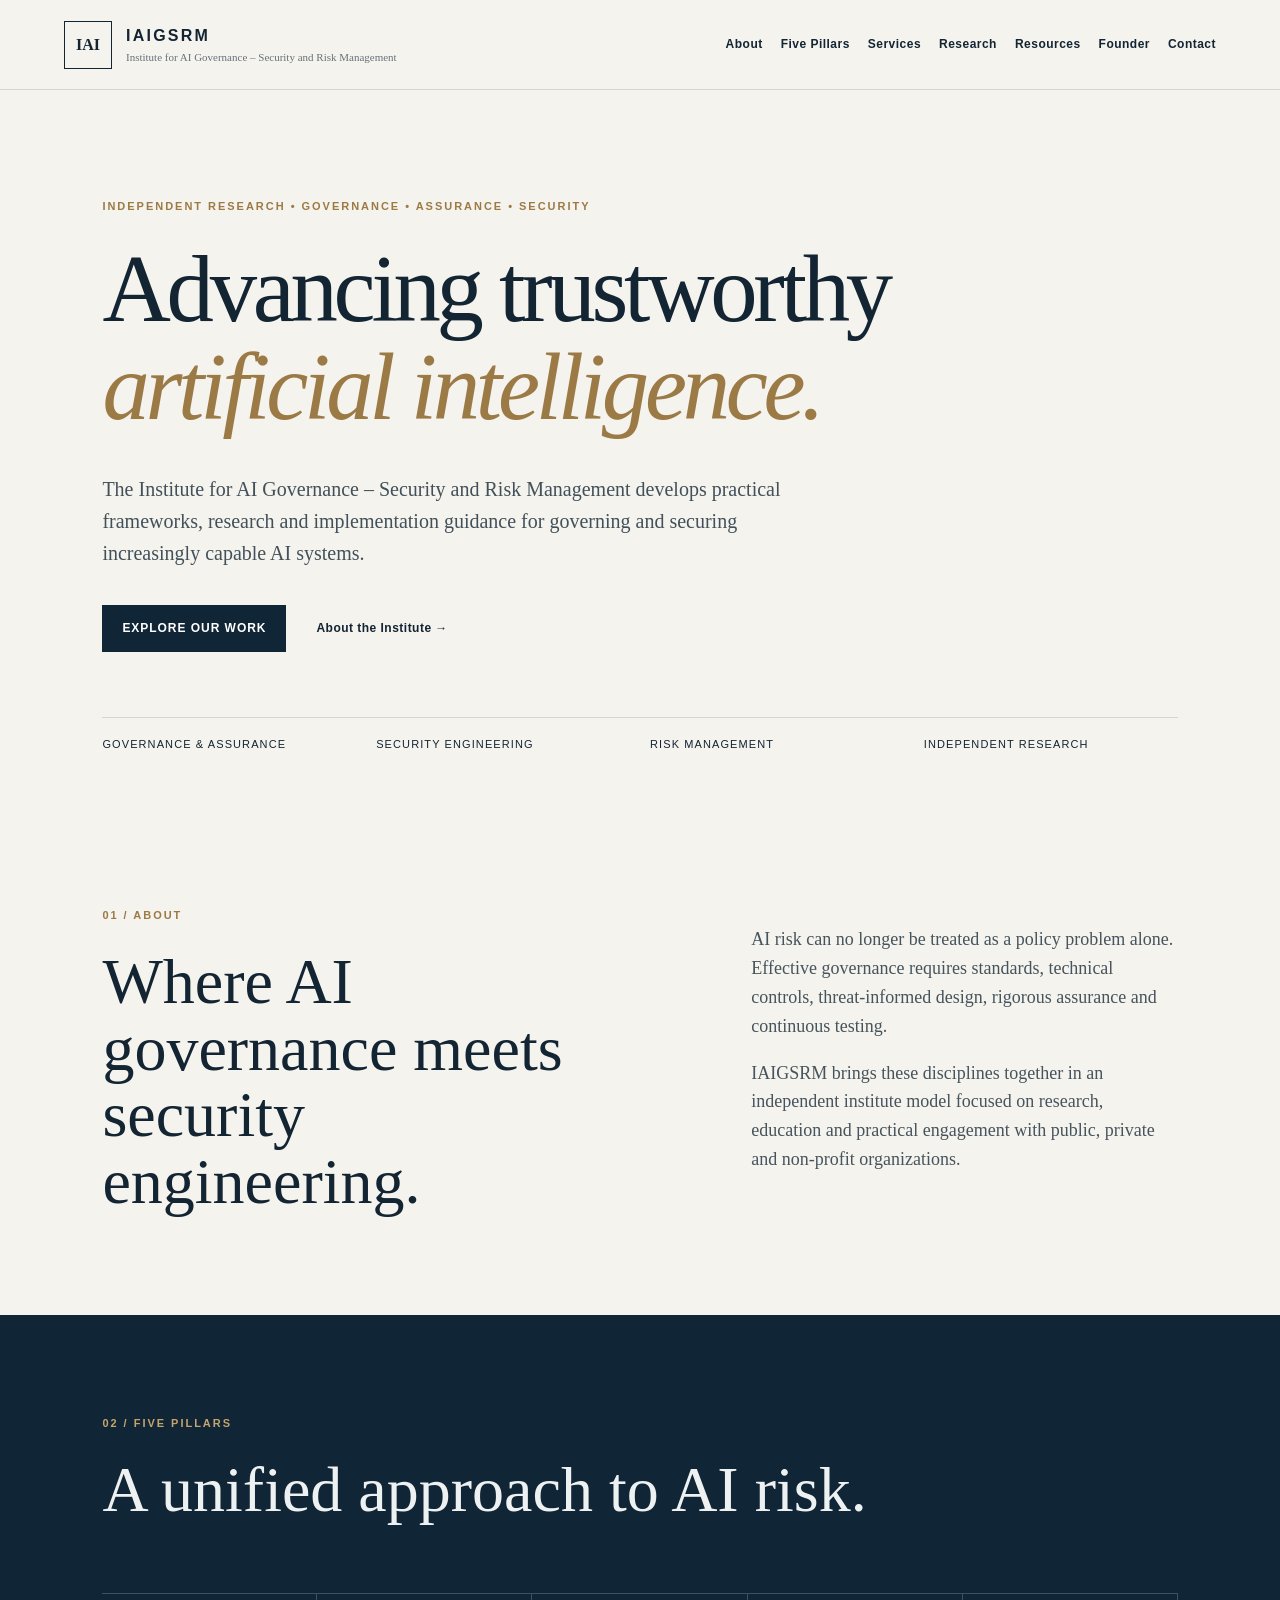
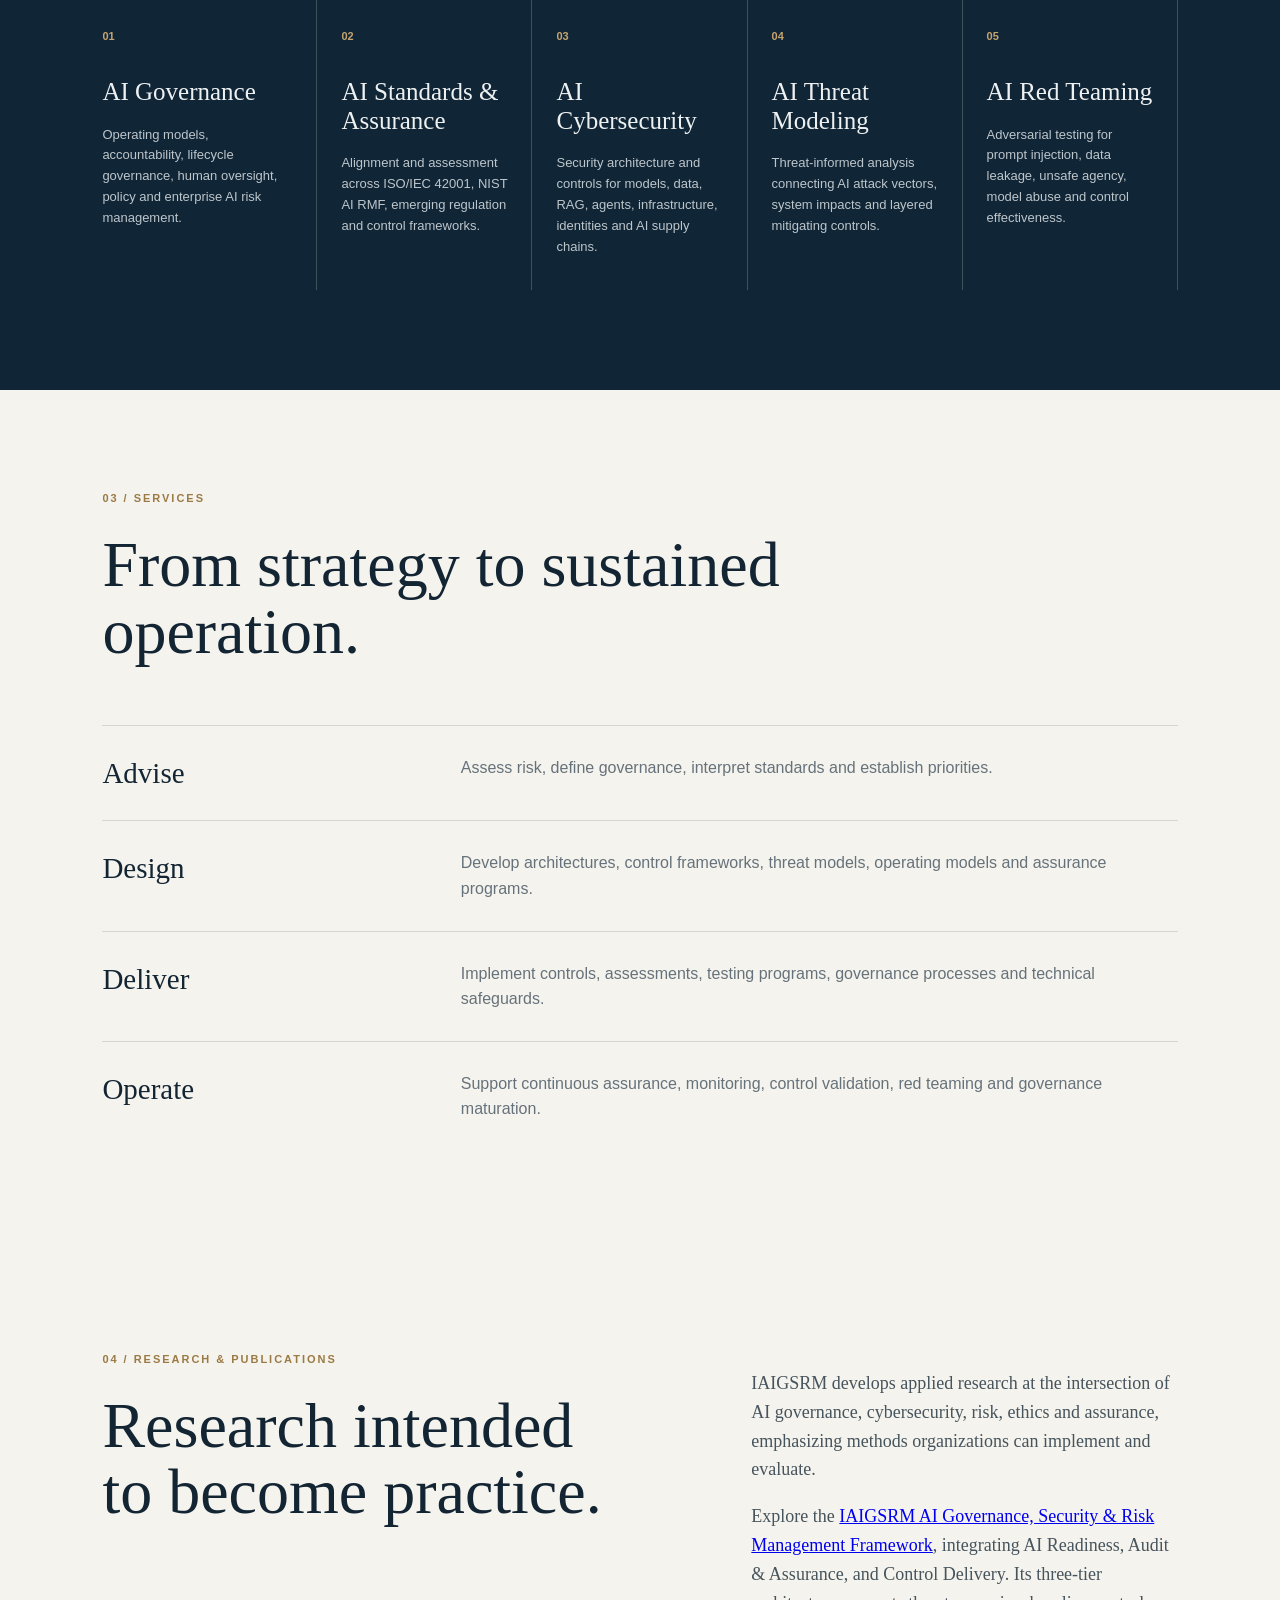
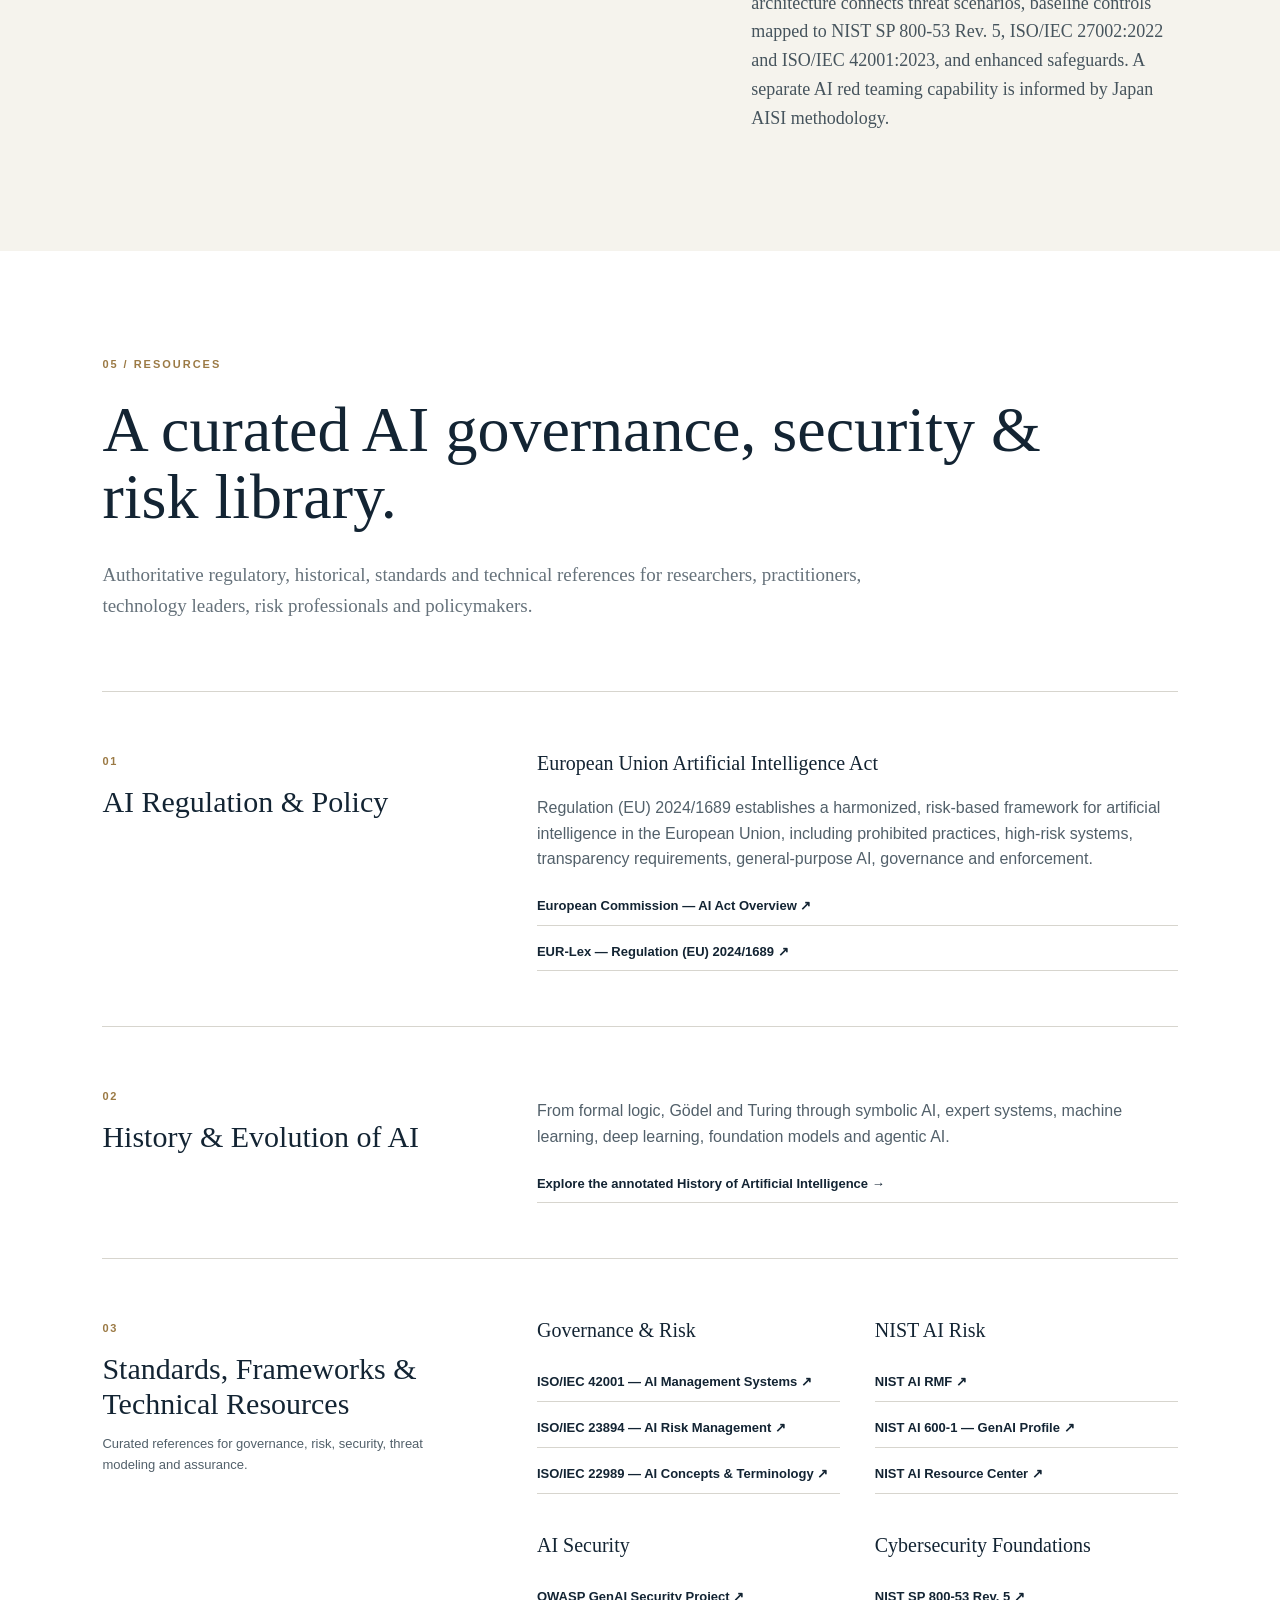
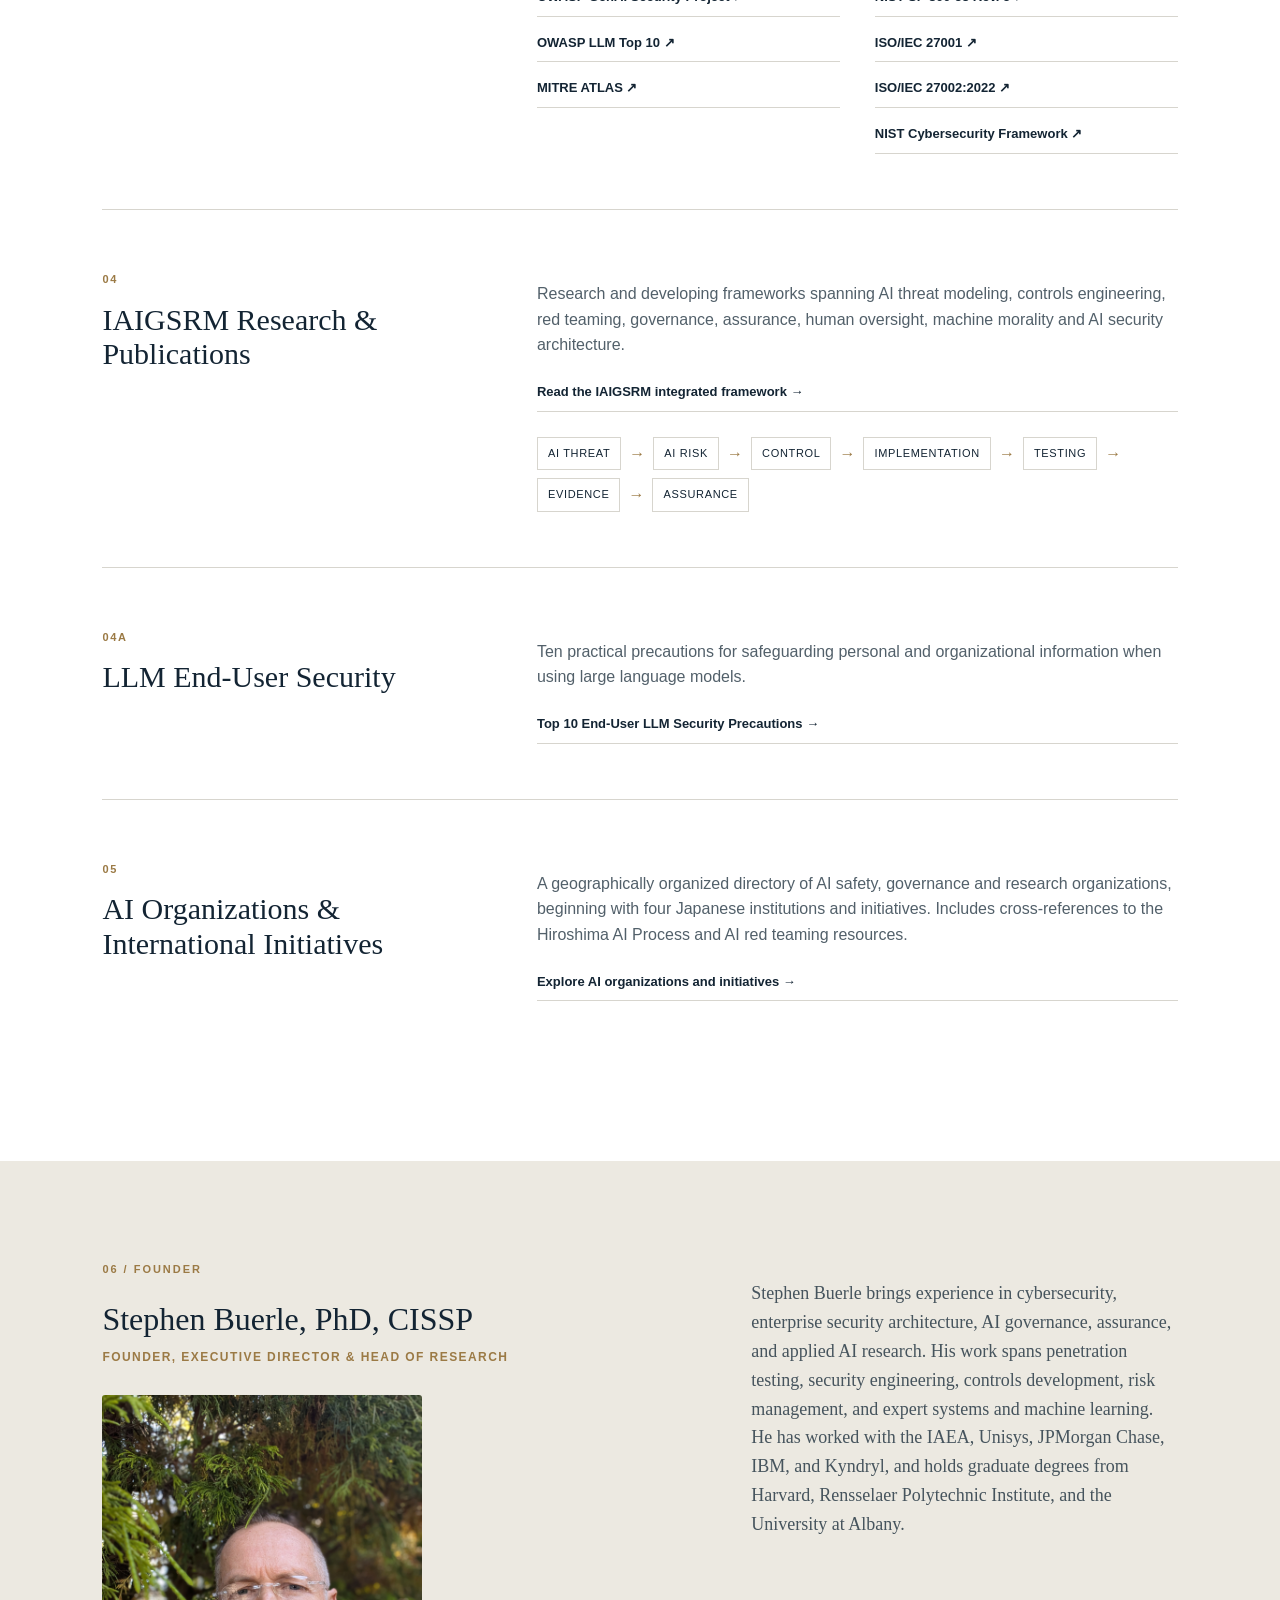
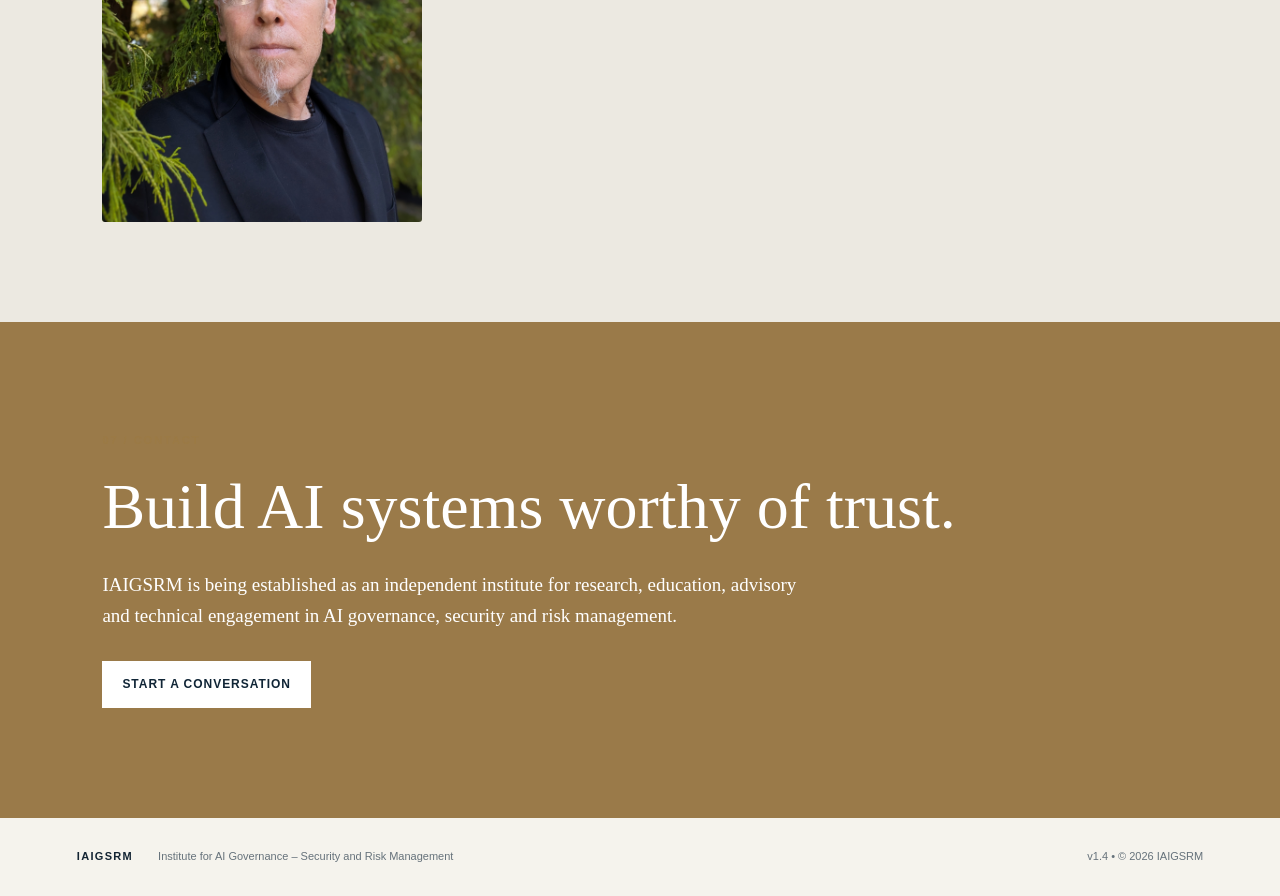
==== commit 3e846984: "v1.4: integrate framework and LLM guidance into homepage" ====
--- a/index.html
+++ b/index.html
@@ -4,12 +4,13 @@
 <section class="intro" id="institute"><div><div class="section-no">01 / ABOUT</div><h2>Where AI governance meets security engineering.</h2></div><div><p>AI risk can no longer be treated as a policy problem alone. Effective governance requires standards, technical controls, threat-informed design, rigorous assurance and continuous testing.</p><p>IAIGSRM brings these disciplines together in an independent institute model focused on research, education and practical engagement with public, private and non-profit organizations.</p></div></section>
 <section class="dark" id="pillars"><div class="section-no">02 / FIVE PILLARS</div><h2>A unified approach to AI risk.</h2><div class="grid"><article><b>01</b><h3>AI Governance</h3><p>Operating models, accountability, lifecycle governance, human oversight, policy and enterprise AI risk management.</p></article><article><b>02</b><h3>AI Standards &amp; Assurance</h3><p>Alignment and assessment across ISO/IEC 42001, NIST AI RMF, emerging regulation and control frameworks.</p></article><article><b>03</b><h3>AI Cybersecurity</h3><p>Security architecture and controls for models, data, RAG, agents, infrastructure, identities and AI supply chains.</p></article><article><b>04</b><h3>AI Threat Modeling</h3><p>Threat-informed analysis connecting AI attack vectors, system impacts and layered mitigating controls.</p></article><article><b>05</b><h3>AI Red Teaming</h3><p>Adversarial testing for prompt injection, data leakage, unsafe agency, model abuse and control effectiveness.</p></article></div></section>
 <section class="services" id="services"><div class="section-no">03 / SERVICES</div><h2>From strategy to sustained operation.</h2><div class="service-row"><strong>Advise</strong><p>Assess risk, define governance, interpret standards and establish priorities.</p></div><div class="service-row"><strong>Design</strong><p>Develop architectures, control frameworks, threat models, operating models and assurance programs.</p></div><div class="service-row"><strong>Deliver</strong><p>Implement controls, assessments, testing programs, governance processes and technical safeguards.</p></div><div class="service-row"><strong>Operate</strong><p>Support continuous assurance, monitoring, control validation, red teaming and governance maturation.</p></div></section>
-<section class="research" id="research"><div><div class="section-no">04 / RESEARCH &amp; PUBLICATIONS</div><h2>Research intended to become practice.</h2></div><div><p>IAIGSRM develops applied research at the intersection of AI governance, cybersecurity, risk, ethics and assurance, emphasizing methods organizations can implement and evaluate.</p><p>Developing work includes an IAIGSRM AI Threat &amp; Mitigating Control Framework: <strong>Tier 1</strong> threat and risk model, <strong>Tier 2</strong> minimum mitigating controls, and <strong>Tier 3</strong> high-assurance controls for sensitive, regulated and high-security environments.</p></div></section>
+<section class="research" id="research"><div><div class="section-no">04 / RESEARCH &amp; PUBLICATIONS</div><h2>Research intended to become practice.</h2></div><div><p>IAIGSRM develops applied research at the intersection of AI governance, cybersecurity, risk, ethics and assurance, emphasizing methods organizations can implement and evaluate.</p><p>Explore the <a href="framework.html">IAIGSRM AI Governance, Security &amp; Risk Management Framework</a>, integrating AI Readiness, Audit &amp; Assurance, and Control Delivery. Its three-tier architecture connects threat scenarios, baseline controls mapped to NIST SP 800-53 Rev. 5, ISO/IEC 27002:2022 and ISO/IEC 42001:2023, and enhanced safeguards. A separate AI red teaming capability is informed by Japan AISI methodology.</p></div></section>
 <section class="resources" id="resources"><div class="section-no">05 / RESOURCES</div><h2>A curated AI governance, security &amp; risk library.</h2><p class="resource-lede">Authoritative regulatory, historical, standards and technical references for researchers, practitioners, technology leaders, risk professionals and policymakers.</p>
 <div class="resource-block"><div><span class="resource-num">01</span><h3>AI Regulation &amp; Policy</h3></div><div><h4>European Union Artificial Intelligence Act</h4><p>Regulation (EU) 2024/1689 establishes a harmonized, risk-based framework for artificial intelligence in the European Union, including prohibited practices, high-risk systems, transparency requirements, general-purpose AI, governance and enforcement.</p><div class="links"><a href="https://digital-strategy.ec.europa.eu/en/policies/regulatory-framework-ai">European Commission — AI Act Overview ↗</a><a href="https://eur-lex.europa.eu/eli/reg/2024/1689/oj">EUR-Lex — Regulation (EU) 2024/1689 ↗</a></div></div></div>
 <div class="resource-block"><div><span class="resource-num">02</span><h3>History &amp; Evolution of AI</h3></div><div><p>From formal logic, Gödel and Turing through symbolic AI, expert systems, machine learning, deep learning, foundation models and agentic AI.</p><div class="links"><a href="history-of-ai.html">Explore the annotated History of Artificial Intelligence →</a></div></div></div>
 <div class="resource-block"><div><span class="resource-num">03</span><h3>Standards, Frameworks &amp; Technical Resources</h3><p class="small-note">Curated references for governance, risk, security, threat modeling and assurance.</p></div><div class="reference-grid"><article><h4>Governance &amp; Risk</h4><a href="https://www.iso.org/standard/81230.html">ISO/IEC 42001 — AI Management Systems ↗</a><a href="https://www.iso.org/standard/77304.html">ISO/IEC 23894 — AI Risk Management ↗</a><a href="https://www.iso.org/standard/74296.html">ISO/IEC 22989 — AI Concepts &amp; Terminology ↗</a></article><article><h4>NIST AI Risk</h4><a href="https://www.nist.gov/itl/ai-risk-management-framework">NIST AI RMF ↗</a><a href="https://www.nist.gov/publications/artificial-intelligence-risk-management-framework-generative-artificial-intelligence">NIST AI 600-1 — GenAI Profile ↗</a><a href="https://airc.nist.gov/">NIST AI Resource Center ↗</a></article><article><h4>AI Security</h4><a href="https://genai.owasp.org/">OWASP GenAI Security Project ↗</a><a href="https://genai.owasp.org/llm-top-10/">OWASP LLM Top 10 ↗</a><a href="https://atlas.mitre.org/">MITRE ATLAS ↗</a></article><article><h4>Cybersecurity Foundations</h4><a href="https://csrc.nist.gov/pubs/sp/800/53/r5/upd1/final">NIST SP 800-53 Rev. 5 ↗</a><a href="https://www.iso.org/standard/27001">ISO/IEC 27001 ↗</a><a href="https://www.iso.org/standard/75652.html">ISO/IEC 27002:2022 ↗</a><a href="https://www.nist.gov/cyberframework">NIST Cybersecurity Framework ↗</a></article></div></div>
-<div class="resource-block"><div><span class="resource-num">04</span><h3>IAIGSRM Research &amp; Publications</h3></div><div><p>Research and developing frameworks spanning AI threat modeling, controls engineering, red teaming, governance, assurance, human oversight, machine morality and AI security architecture.</p><div class="research-chain"><span>AI Threat</span><b>→</b><span>AI Risk</span><b>→</b><span>Control</span><b>→</b><span>Implementation</span><b>→</b><span>Testing</span><b>→</b><span>Evidence</span><b>→</b><span>Assurance</span></div></div></div>
+<div class="resource-block"><div><span class="resource-num">04</span><h3>IAIGSRM Research &amp; Publications</h3></div><div><p>Research and developing frameworks spanning AI threat modeling, controls engineering, red teaming, governance, assurance, human oversight, machine morality and AI security architecture.</p><div class="links"><a href="framework.html">Read the IAIGSRM integrated framework →</a></div><div class="research-chain"><span>AI Threat</span><b>→</b><span>AI Risk</span><b>→</b><span>Control</span><b>→</b><span>Implementation</span><b>→</b><span>Testing</span><b>→</b><span>Evidence</span><b>→</b><span>Assurance</span></div></div></div>
+<div class="resource-block"><div><span class="resource-num">04A</span><h3>LLM End-User Security</h3></div><div><p>Ten practical precautions for safeguarding personal and organizational information when using large language models.</p><div class="links"><a href="llm-security-precautions.html">Top 10 End-User LLM Security Precautions →</a></div></div></div>
 <div class="resource-block"><div><span class="resource-num">05</span><h3>AI Organizations &amp; International Initiatives</h3></div><div><p>A geographically organized directory of AI safety, governance and research organizations, beginning with four Japanese institutions and initiatives. Includes cross-references to the Hiroshima AI Process and AI red teaming resources.</p><div class="links"><a href="organizations.html">Explore AI organizations and initiatives →</a></div></div></div></section>
 <section class="founder" id="founder"><div><div class="section-no">06 / FOUNDER</div><h2>Stephen Buerle, PhD, CISSP</h2><p class="founder-role">Founder, Executive Director &amp; Head of Research</p><img class="founder-portrait" src="sbuerle.jpg" alt="Portrait of Stephen Buerle" loading="lazy" width="320" height="427"></div><div><p>Stephen Buerle brings experience in cybersecurity, enterprise security architecture, AI governance, assurance, and applied AI research. His work spans penetration testing, security engineering, controls development, risk management, and expert systems and machine learning. He has worked with the IAEA, Unisys, JPMorgan Chase, IBM, and Kyndryl, and holds graduate degrees from Harvard, Rensselaer Polytechnic Institute, and the University at Albany.</p></div></section>
-<section class="contact" id="contact"><div class="section-no">07 / CONTACT</div><h2>Build AI systems worthy of trust.</h2><p>IAIGSRM is being established as an independent institute for research, education, advisory and technical engagement in AI governance, security and risk management.</p><a class="button light" href="mailto:stephen.buerle.phd@gmail.com">Start a conversation</a></section></main><footer><strong>IAIGSRM</strong><span>Institute for AI Governance – Security and Risk Management</span><span>v1.3 • © 2026 IAIGSRM</span></footer></body></html>+<section class="contact" id="contact"><div class="section-no">07 / CONTACT</div><h2>Build AI systems worthy of trust.</h2><p>IAIGSRM is being established as an independent institute for research, education, advisory and technical engagement in AI governance, security and risk management.</p><a class="button light" href="mailto:stephen.buerle.phd@gmail.com">Start a conversation</a></section></main><footer><strong>IAIGSRM</strong><span>Institute for AI Governance – Security and Risk Management</span><span>v1.4 • © 2026 IAIGSRM</span></footer></body></html>
--- a/styles.css
+++ b/styles.css
@@ -1,3 +1,6 @@
 :root{--ink:#132433;--navy:#102536;--paper:#f5f3ed;--white:#fff;--muted:#66727b;--line:#d7d5ce;--accent:#9b7a45}*{box-sizing:border-box}html{scroll-behavior:smooth}body{margin:0;background:var(--paper);color:var(--ink);font-family:Arial,Helvetica,sans-serif;line-height:1.6}.site-header{min-height:90px;padding:20px 5vw;display:flex;align-items:center;justify-content:space-between;border-bottom:1px solid var(--line);background:rgba(245,243,237,.97);position:sticky;top:0;z-index:5}.brand{display:flex;gap:14px;align-items:center;color:var(--ink);text-decoration:none}.brand strong{display:block;letter-spacing:.14em}.brand small{display:block;font-family:Georgia,serif;font-size:11px;color:var(--muted)}.mark{width:48px;height:48px;border:1px solid var(--ink);display:grid;place-items:center;font-family:Georgia,serif;font-weight:bold}nav{display:flex;gap:18px}nav a,.text-link{color:inherit;text-decoration:none;font-size:12px;font-weight:bold;letter-spacing:.04em}.hero{padding:12vh 8vw 6vh;min-height:78vh}.eyebrow,.section-no{font-size:11px;font-weight:bold;letter-spacing:.18em;text-transform:uppercase;color:var(--accent);margin-bottom:24px}.hero h1,.intro h2,.dark h2,.services h2,.research h2,.resources h2,.founder h2,.contact h2{font-family:Georgia,'Times New Roman',serif;font-weight:normal;line-height:1.04;margin:0}.hero h1{font-size:clamp(52px,7.4vw,105px);letter-spacing:-.045em}.hero h1 em{font-weight:normal;color:var(--accent)}.lede{font-family:Georgia,serif;font-size:20px;max-width:720px;margin:36px 0;color:#42505a}.actions{display:flex;align-items:center;gap:30px;margin:34px 0 65px}.button{display:inline-block;padding:14px 20px;background:var(--navy);color:white;text-decoration:none;font-size:12px;font-weight:bold;letter-spacing:.08em;text-transform:uppercase}.rule{border-top:1px solid var(--line)}.hero-notes{display:grid;grid-template-columns:repeat(4,1fr);gap:20px;padding-top:18px;font-size:11px;text-transform:uppercase;letter-spacing:.1em}.intro,.research,.founder{padding:100px 8vw;display:grid;grid-template-columns:1.1fr .9fr;gap:10vw}.intro h2,.research h2,.services h2,.resources h2,.founder h2,.contact h2,.dark h2{font-size:clamp(40px,5vw,68px)}.intro p,.research p,.founder p{font-family:Georgia,serif;font-size:18px;color:#46545d}.dark{background:var(--navy);color:#eef1f2;padding:100px 8vw}.dark .section-no{color:#c5a46f}.grid{display:grid;grid-template-columns:repeat(5,1fr);margin-top:70px;border-top:1px solid #40515e}.grid article{padding:28px 24px 20px 0;border-right:1px solid #40515e;min-height:290px}.grid article+article{padding-left:24px}.grid b{color:#c5a46f;font-size:11px}.grid h3{font-family:Georgia,serif;font-weight:normal;font-size:25px;line-height:1.15;margin:30px 0 18px}.grid p{font-size:13px;color:#bdc6cb}.services{padding:100px 8vw}.services h2{max-width:800px;margin-bottom:60px}.service-row{border-top:1px solid var(--line);display:grid;grid-template-columns:1fr 2fr;padding:24px 0}.service-row strong{font-family:Georgia,serif;font-size:29px;font-weight:normal}.service-row p{margin:5px 0;color:var(--muted)}.resources{padding:105px 8vw;background:#fff}.resources>h2{max-width:950px}.resource-lede{font-family:Georgia,serif;font-size:19px;color:var(--muted);max-width:760px;margin:30px 0 70px}.resource-block{display:grid;grid-template-columns:.7fr 1.3fr;gap:7vw;border-top:1px solid var(--line);padding:55px 0}.resource-num{font-size:11px;color:var(--accent);font-weight:bold;letter-spacing:.15em}.resource-block h3{font-family:Georgia,serif;font-size:30px;font-weight:normal;line-height:1.15;margin:12px 0}.resource-block h4{font-family:Georgia,serif;font-size:20px;font-weight:normal;margin:0 0 10px}.resource-block p{color:#52606a}.links,.reference-grid article{display:flex;flex-direction:column;gap:8px}.links a,.reference-grid a{color:var(--ink);font-size:13px;font-weight:bold;text-decoration:none;border-bottom:1px solid var(--line);padding:8px 0}.reference-grid{display:grid;grid-template-columns:1fr 1fr;gap:35px}.small-note{font-size:13px}.research-chain{display:flex;flex-wrap:wrap;align-items:center;gap:8px;margin-top:25px}.research-chain span{border:1px solid var(--line);padding:7px 10px;font-size:11px;text-transform:uppercase;letter-spacing:.06em}.research-chain b{color:var(--accent)}.founder{background:#ece9e1}.founder-role{font-family:Arial,sans-serif!important;font-size:12px!important;text-transform:uppercase;letter-spacing:.12em;color:var(--accent)!important;font-weight:bold}.contact{padding:110px 8vw;background:#9a7a49;color:white}.contact p{font-family:Georgia,serif;font-size:19px;max-width:720px;margin:30px 0}.button.light{background:white;color:var(--navy)}footer{padding:30px 6vw;display:grid;grid-template-columns:auto 1fr auto;gap:25px;align-items:center;font-size:11px;color:var(--muted)}footer strong{color:var(--ink);letter-spacing:.12em}@media(max-width:1000px){nav{display:none}.grid{grid-template-columns:1fr 1fr}.intro,.research,.founder,.resource-block{grid-template-columns:1fr}.hero-notes{grid-template-columns:1fr 1fr}.service-row{grid-template-columns:1fr}.grid article{min-height:auto}.brand small{display:none}}@media(max-width:600px){.hero{padding-top:70px}.grid,.reference-grid{grid-template-columns:1fr}.hero-notes{grid-template-columns:1fr}.actions{align-items:flex-start;flex-direction:column}.intro,.research,.founder,.resources,.services,.dark,.contact{padding:70px 7vw}footer{grid-template-columns:1fr}}
 /* v1.3.1: restrained Founder heading */
 .founder h2{font-size:clamp(26px,2.5vw,32px)}
+
+/* v1.3.1: Founder portrait; image asset is added separately */
+.founder-portrait{display:block;width:min(100%,320px);height:auto;aspect-ratio:3/4;object-fit:cover;object-position:center top;margin-top:28px;border-radius:3px}
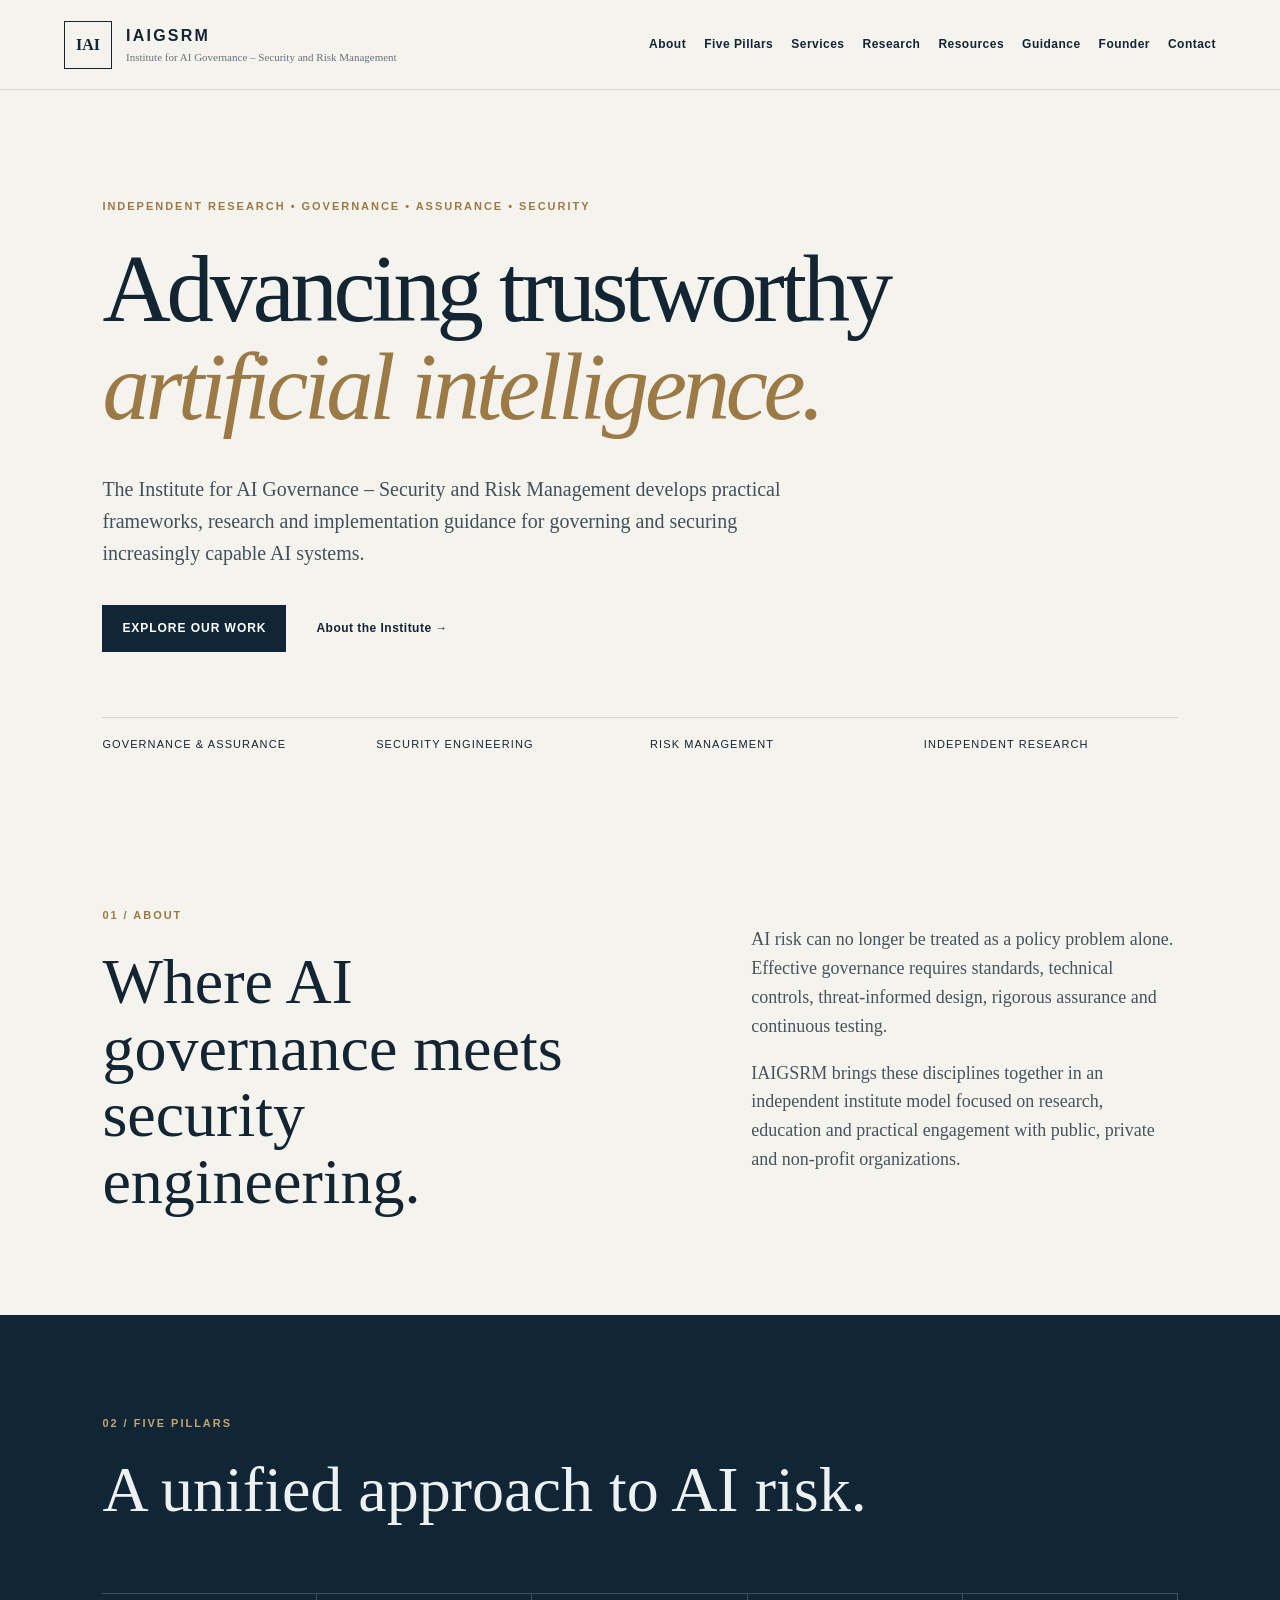
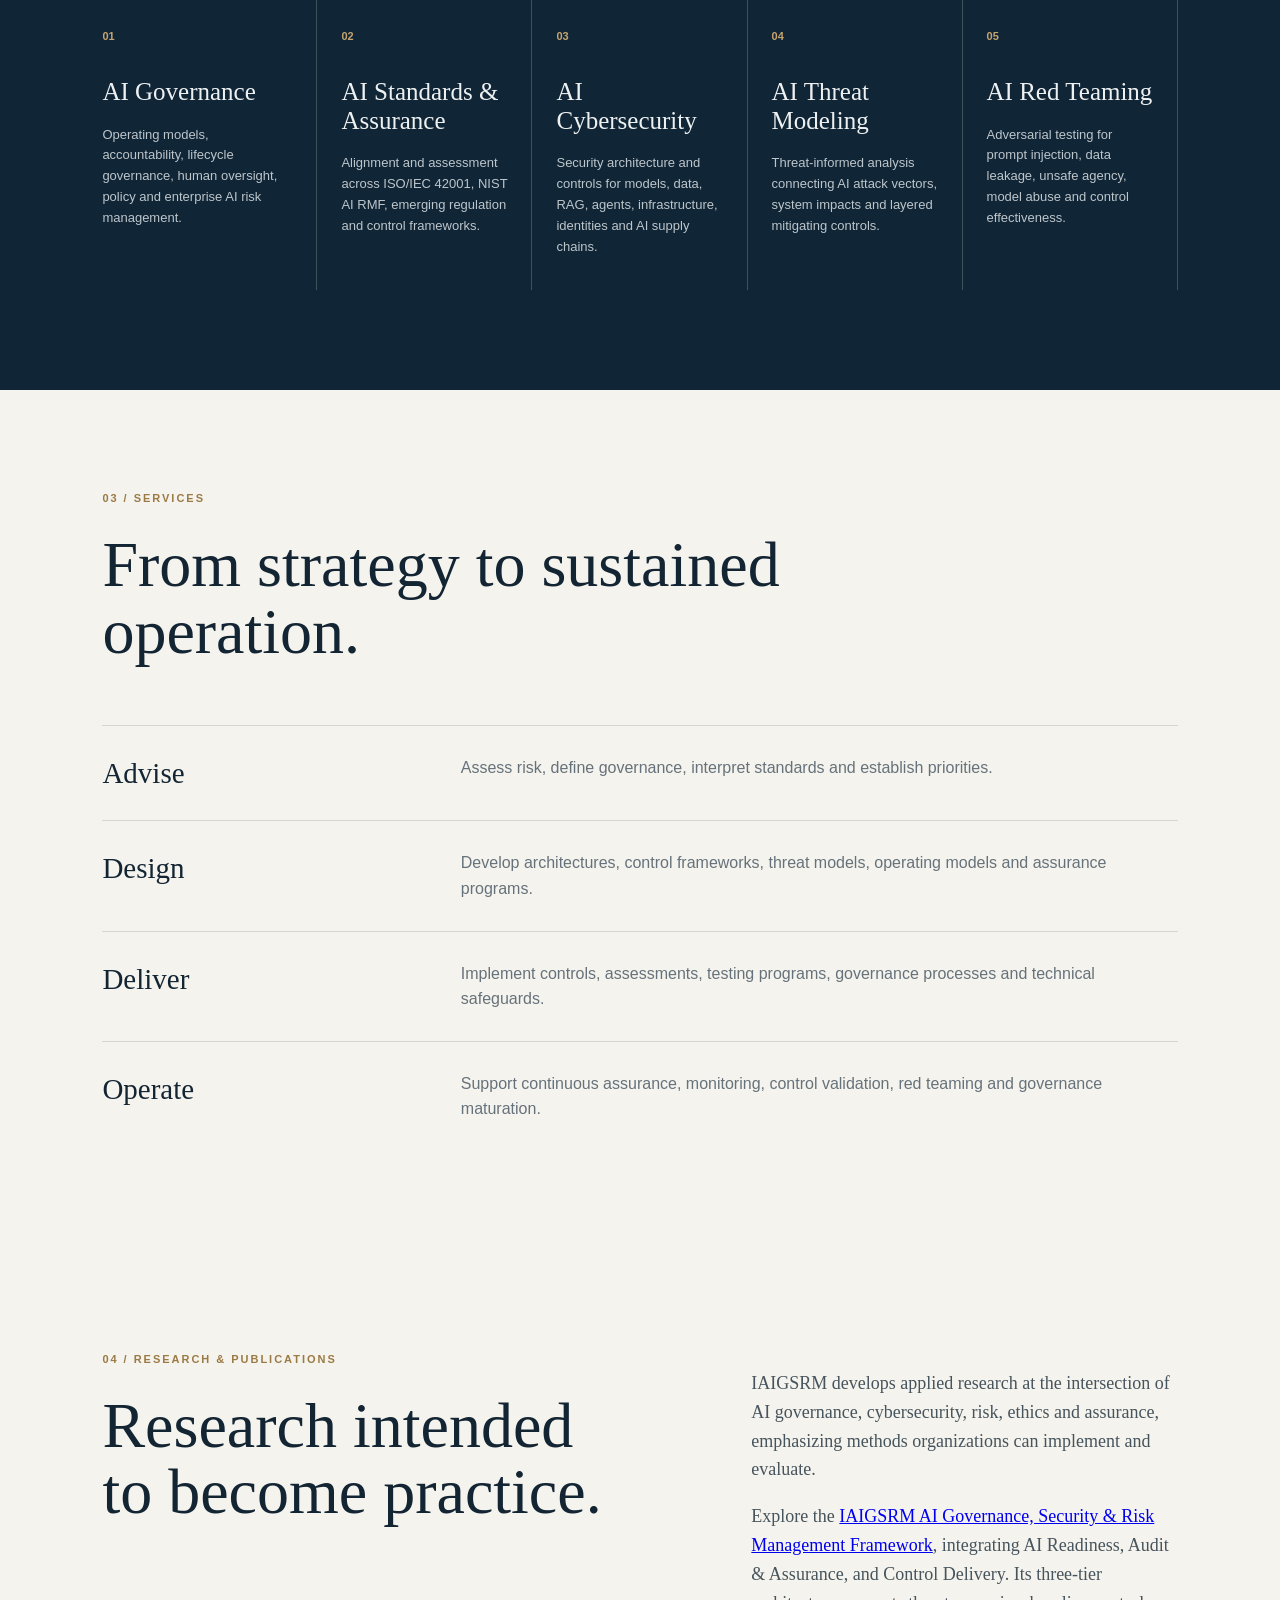
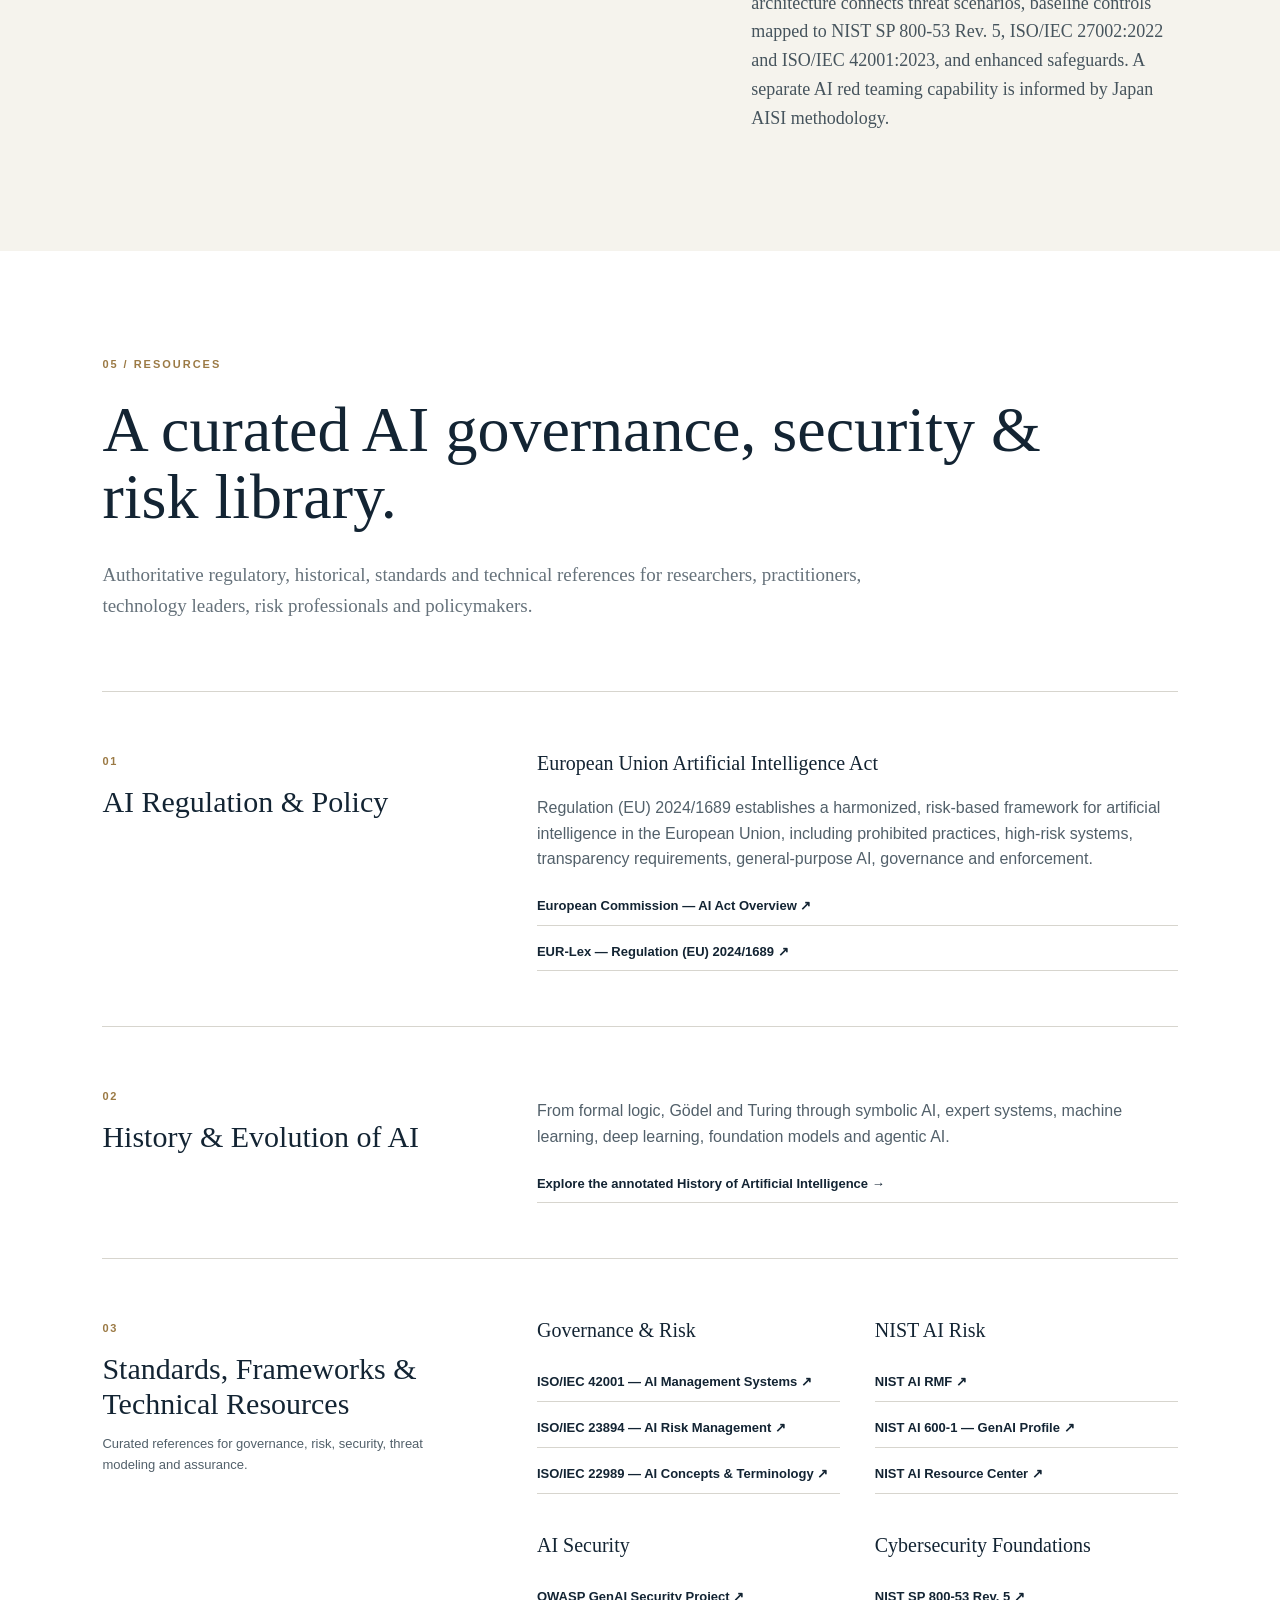
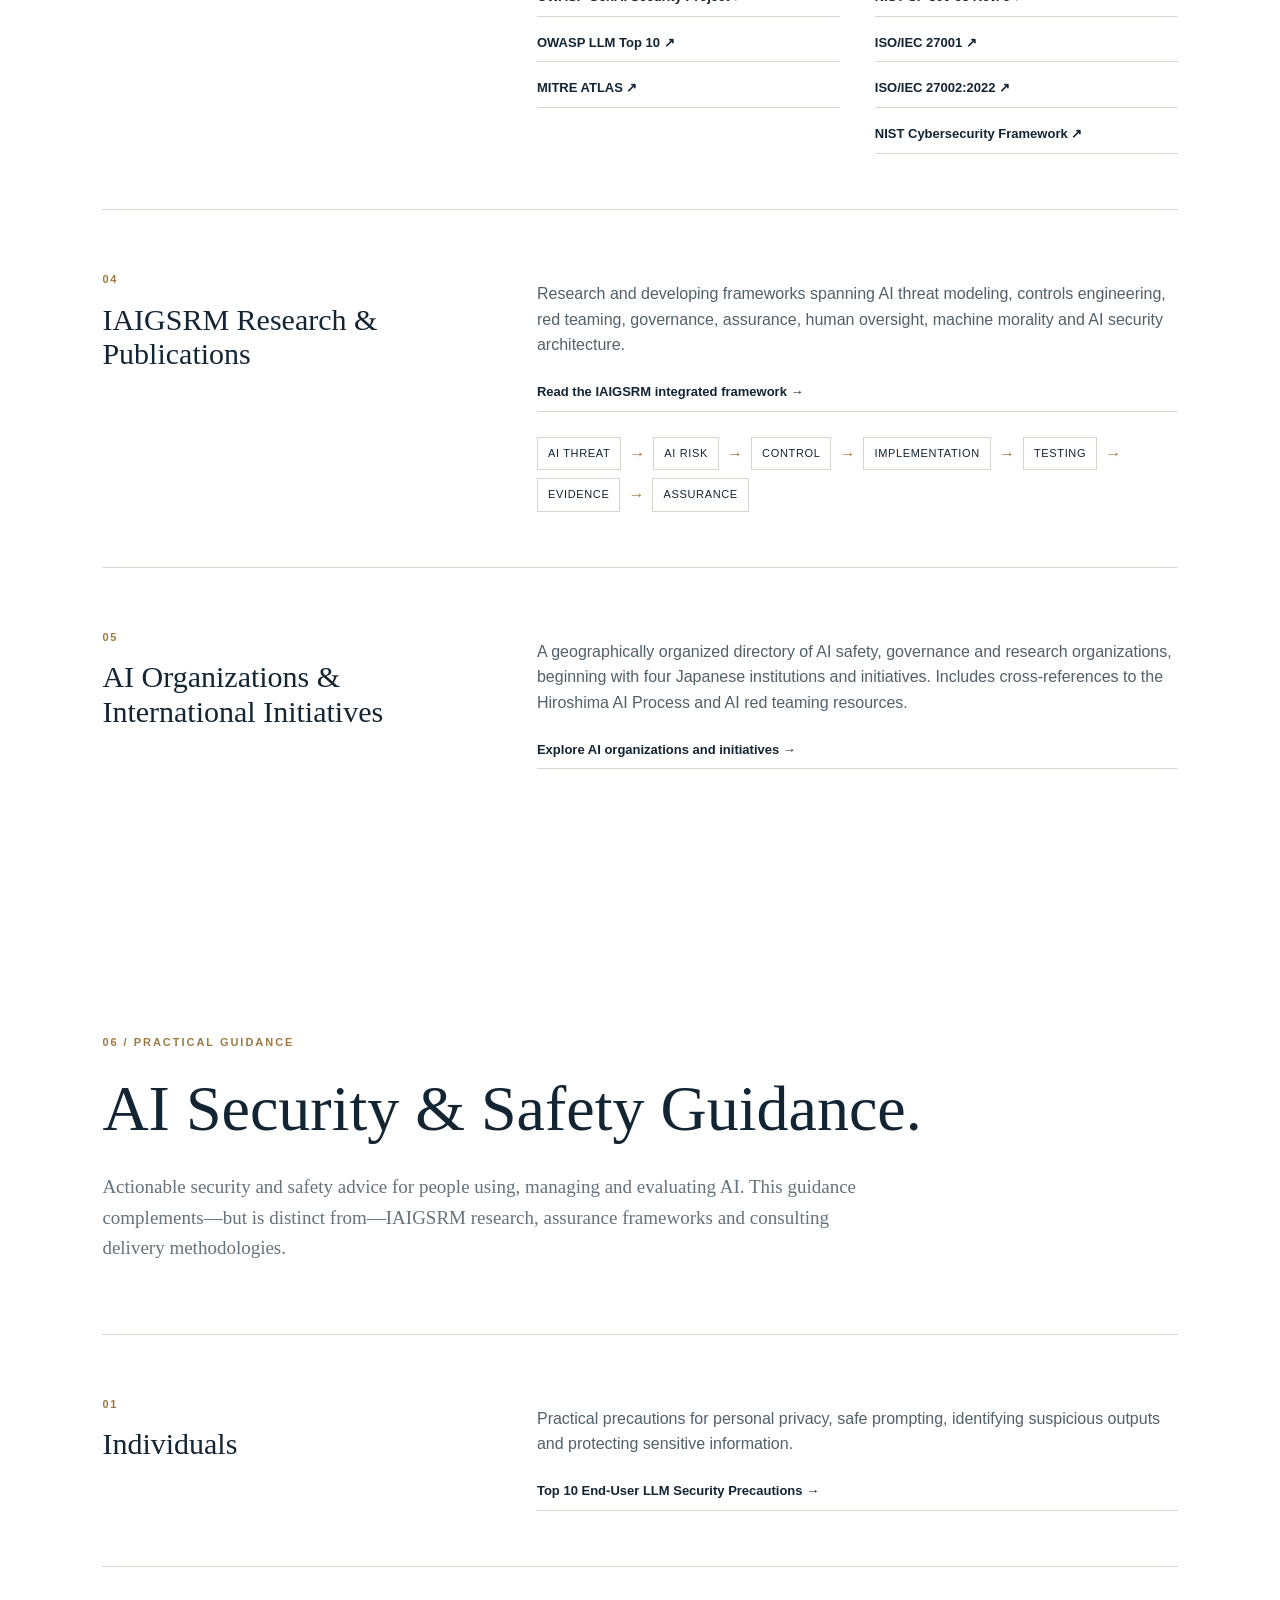
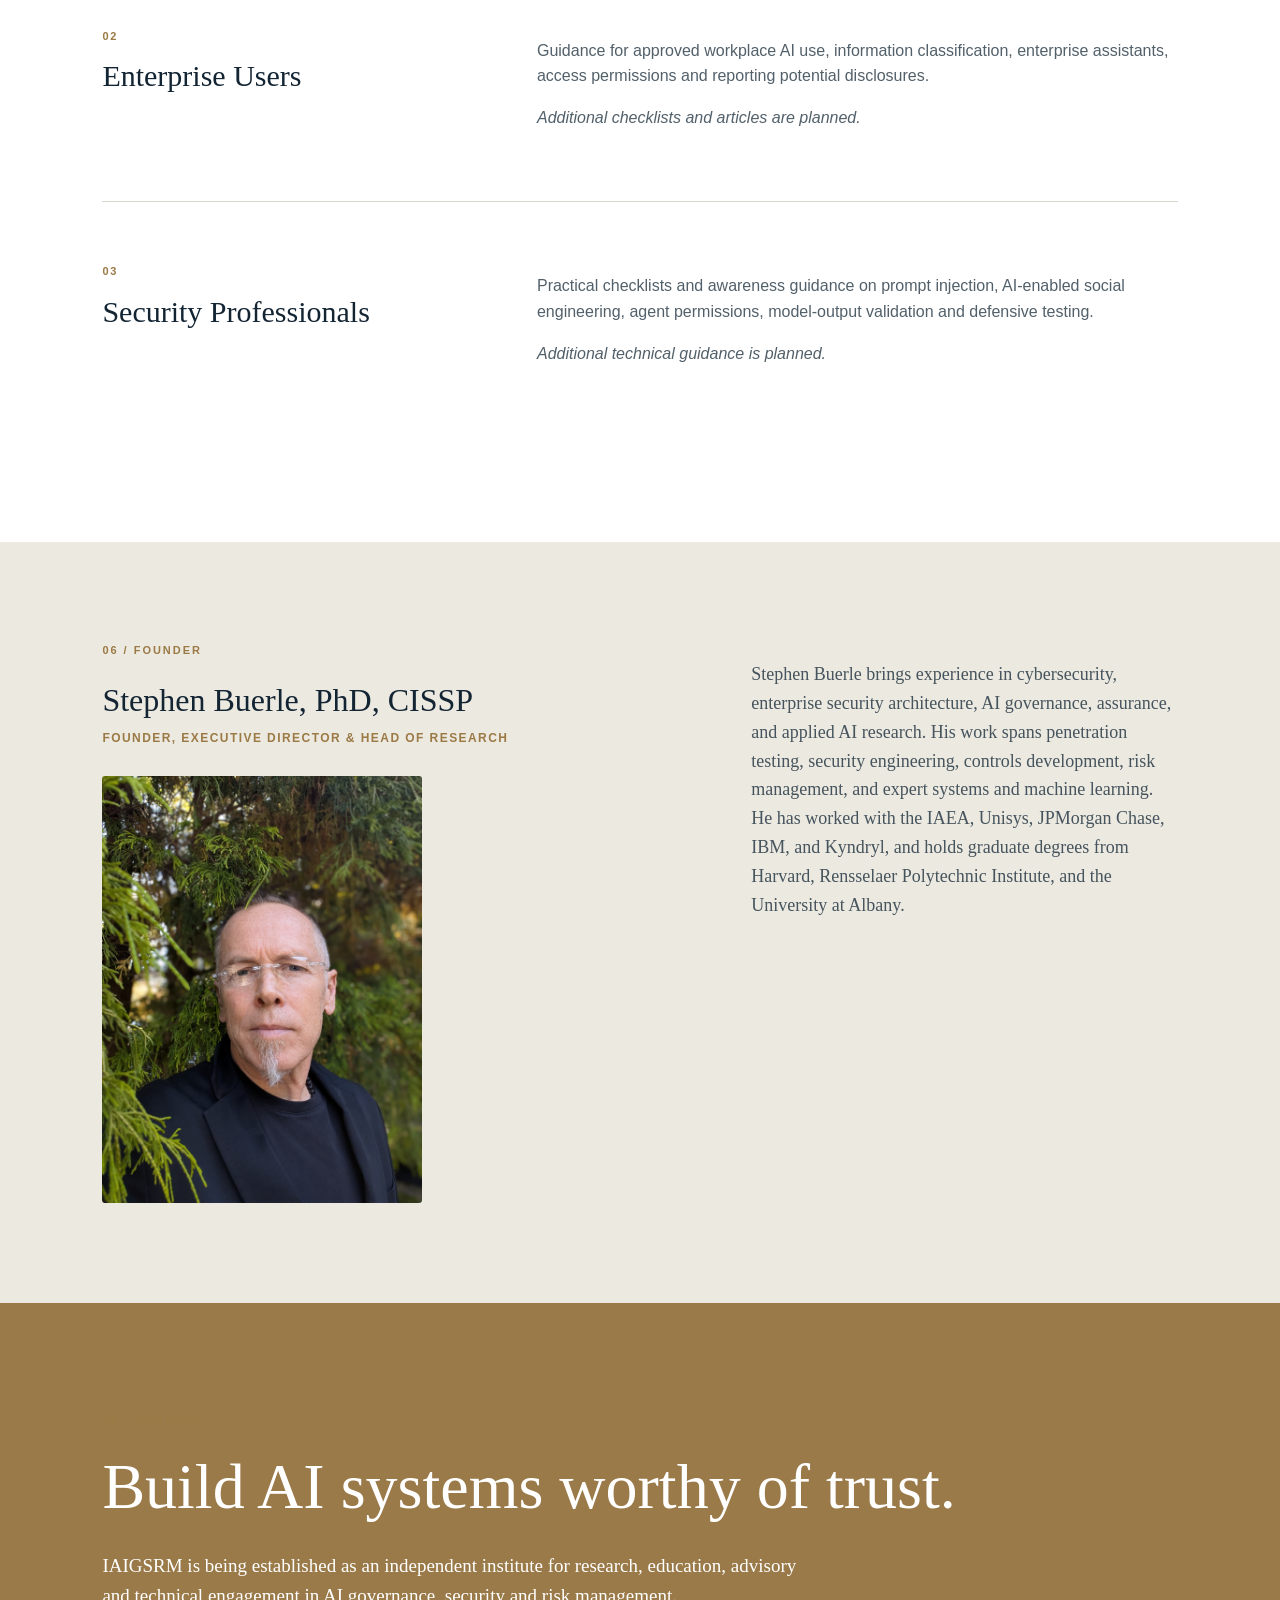
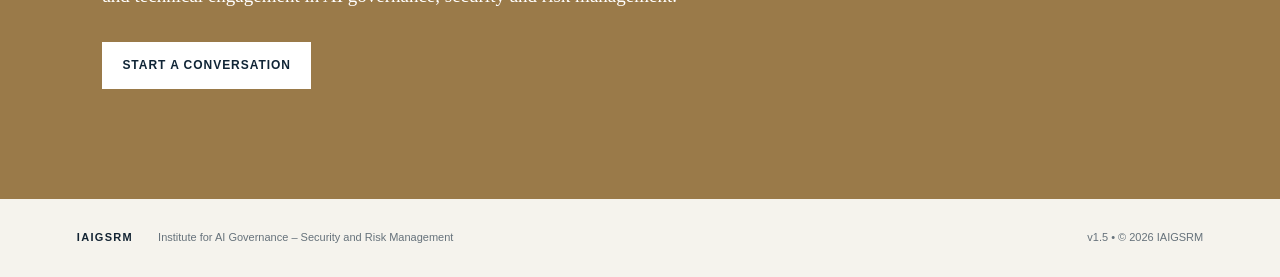
==== commit a64154ae: "v1.5: introduce dedicated practical guidance navigation and audience sections" ====
--- a/index.html
+++ b/index.html
@@ -1,5 +1,5 @@
 <!doctype html><html lang="en"><head><meta charset="utf-8"><meta name="viewport" content="width=device-width,initial-scale=1"><meta name="description" content="Institute for AI Governance – Security and Risk Management: research, advisory and implementation across AI governance, standards, cybersecurity, threat modeling and red teaming."><title>IAIGSRM | Institute for AI Governance – Security and Risk Management</title><link rel="stylesheet" href="styles.css"></head><body>
-<header class="site-header"><a class="brand" href="#home"><span class="mark">IAI</span><span><strong>IAIGSRM</strong><small>Institute for AI Governance – Security and Risk Management</small></span></a><nav aria-label="Primary"><a href="#institute">About</a><a href="#pillars">Five Pillars</a><a href="#services">Services</a><a href="#research">Research</a><a href="#resources">Resources</a><a href="#founder">Founder</a><a href="#contact">Contact</a></nav></header><main>
+<header class="site-header"><a class="brand" href="#home"><span class="mark">IAI</span><span><strong>IAIGSRM</strong><small>Institute for AI Governance – Security and Risk Management</small></span></a><nav aria-label="Primary"><a href="#institute">About</a><a href="#pillars">Five Pillars</a><a href="#services">Services</a><a href="#research">Research</a><a href="#resources">Resources</a><a href="#guidance">Guidance</a><a href="#founder">Founder</a><a href="#contact">Contact</a></nav></header><main>
 <section class="hero" id="home"><div class="eyebrow">Independent research • governance • assurance • security</div><h1>Advancing trustworthy<br><em>artificial intelligence.</em></h1><p class="lede">The Institute for AI Governance – Security and Risk Management develops practical frameworks, research and implementation guidance for governing and securing increasingly capable AI systems.</p><div class="actions"><a class="button" href="#pillars">Explore our work</a><a class="text-link" href="#institute">About the Institute →</a></div><div class="rule"></div><div class="hero-notes"><span>Governance &amp; Assurance</span><span>Security Engineering</span><span>Risk Management</span><span>Independent Research</span></div></section>
 <section class="intro" id="institute"><div><div class="section-no">01 / ABOUT</div><h2>Where AI governance meets security engineering.</h2></div><div><p>AI risk can no longer be treated as a policy problem alone. Effective governance requires standards, technical controls, threat-informed design, rigorous assurance and continuous testing.</p><p>IAIGSRM brings these disciplines together in an independent institute model focused on research, education and practical engagement with public, private and non-profit organizations.</p></div></section>
 <section class="dark" id="pillars"><div class="section-no">02 / FIVE PILLARS</div><h2>A unified approach to AI risk.</h2><div class="grid"><article><b>01</b><h3>AI Governance</h3><p>Operating models, accountability, lifecycle governance, human oversight, policy and enterprise AI risk management.</p></article><article><b>02</b><h3>AI Standards &amp; Assurance</h3><p>Alignment and assessment across ISO/IEC 42001, NIST AI RMF, emerging regulation and control frameworks.</p></article><article><b>03</b><h3>AI Cybersecurity</h3><p>Security architecture and controls for models, data, RAG, agents, infrastructure, identities and AI supply chains.</p></article><article><b>04</b><h3>AI Threat Modeling</h3><p>Threat-informed analysis connecting AI attack vectors, system impacts and layered mitigating controls.</p></article><article><b>05</b><h3>AI Red Teaming</h3><p>Adversarial testing for prompt injection, data leakage, unsafe agency, model abuse and control effectiveness.</p></article></div></section>
@@ -10,7 +10,11 @@
 <div class="resource-block"><div><span class="resource-num">02</span><h3>History &amp; Evolution of AI</h3></div><div><p>From formal logic, Gödel and Turing through symbolic AI, expert systems, machine learning, deep learning, foundation models and agentic AI.</p><div class="links"><a href="history-of-ai.html">Explore the annotated History of Artificial Intelligence →</a></div></div></div>
 <div class="resource-block"><div><span class="resource-num">03</span><h3>Standards, Frameworks &amp; Technical Resources</h3><p class="small-note">Curated references for governance, risk, security, threat modeling and assurance.</p></div><div class="reference-grid"><article><h4>Governance &amp; Risk</h4><a href="https://www.iso.org/standard/81230.html">ISO/IEC 42001 — AI Management Systems ↗</a><a href="https://www.iso.org/standard/77304.html">ISO/IEC 23894 — AI Risk Management ↗</a><a href="https://www.iso.org/standard/74296.html">ISO/IEC 22989 — AI Concepts &amp; Terminology ↗</a></article><article><h4>NIST AI Risk</h4><a href="https://www.nist.gov/itl/ai-risk-management-framework">NIST AI RMF ↗</a><a href="https://www.nist.gov/publications/artificial-intelligence-risk-management-framework-generative-artificial-intelligence">NIST AI 600-1 — GenAI Profile ↗</a><a href="https://airc.nist.gov/">NIST AI Resource Center ↗</a></article><article><h4>AI Security</h4><a href="https://genai.owasp.org/">OWASP GenAI Security Project ↗</a><a href="https://genai.owasp.org/llm-top-10/">OWASP LLM Top 10 ↗</a><a href="https://atlas.mitre.org/">MITRE ATLAS ↗</a></article><article><h4>Cybersecurity Foundations</h4><a href="https://csrc.nist.gov/pubs/sp/800/53/r5/upd1/final">NIST SP 800-53 Rev. 5 ↗</a><a href="https://www.iso.org/standard/27001">ISO/IEC 27001 ↗</a><a href="https://www.iso.org/standard/75652.html">ISO/IEC 27002:2022 ↗</a><a href="https://www.nist.gov/cyberframework">NIST Cybersecurity Framework ↗</a></article></div></div>
 <div class="resource-block"><div><span class="resource-num">04</span><h3>IAIGSRM Research &amp; Publications</h3></div><div><p>Research and developing frameworks spanning AI threat modeling, controls engineering, red teaming, governance, assurance, human oversight, machine morality and AI security architecture.</p><div class="links"><a href="framework.html">Read the IAIGSRM integrated framework →</a></div><div class="research-chain"><span>AI Threat</span><b>→</b><span>AI Risk</span><b>→</b><span>Control</span><b>→</b><span>Implementation</span><b>→</b><span>Testing</span><b>→</b><span>Evidence</span><b>→</b><span>Assurance</span></div></div></div>
-<div class="resource-block"><div><span class="resource-num">04A</span><h3>LLM End-User Security</h3></div><div><p>Ten practical precautions for safeguarding personal and organizational information when using large language models.</p><div class="links"><a href="llm-security-precautions.html">Top 10 End-User LLM Security Precautions →</a></div></div></div>
 <div class="resource-block"><div><span class="resource-num">05</span><h3>AI Organizations &amp; International Initiatives</h3></div><div><p>A geographically organized directory of AI safety, governance and research organizations, beginning with four Japanese institutions and initiatives. Includes cross-references to the Hiroshima AI Process and AI red teaming resources.</p><div class="links"><a href="organizations.html">Explore AI organizations and initiatives →</a></div></div></div></section>
+<section class="resources" id="guidance"><div class="section-no">06 / PRACTICAL GUIDANCE</div><h2>AI Security &amp; Safety Guidance.</h2><p class="resource-lede">Actionable security and safety advice for people using, managing and evaluating AI. This guidance complements—but is distinct from—IAIGSRM research, assurance frameworks and consulting delivery methodologies.</p>
+<div class="resource-block"><div><span class="resource-num">01</span><h3>Individuals</h3></div><div><p>Practical precautions for personal privacy, safe prompting, identifying suspicious outputs and protecting sensitive information.</p><div class="links"><a href="llm-security-precautions.html">Top 10 End-User LLM Security Precautions →</a></div></div></div>
+<div class="resource-block"><div><span class="resource-num">02</span><h3>Enterprise Users</h3></div><div><p>Guidance for approved workplace AI use, information classification, enterprise assistants, access permissions and reporting potential disclosures.</p><p><em>Additional checklists and articles are planned.</em></p></div></div>
+<div class="resource-block"><div><span class="resource-num">03</span><h3>Security Professionals</h3></div><div><p>Practical checklists and awareness guidance on prompt injection, AI-enabled social engineering, agent permissions, model-output validation and defensive testing.</p><p><em>Additional technical guidance is planned.</em></p></div></div>
+</section>
 <section class="founder" id="founder"><div><div class="section-no">06 / FOUNDER</div><h2>Stephen Buerle, PhD, CISSP</h2><p class="founder-role">Founder, Executive Director &amp; Head of Research</p><img class="founder-portrait" src="sbuerle.jpg" alt="Portrait of Stephen Buerle" loading="lazy" width="320" height="427"></div><div><p>Stephen Buerle brings experience in cybersecurity, enterprise security architecture, AI governance, assurance, and applied AI research. His work spans penetration testing, security engineering, controls development, risk management, and expert systems and machine learning. He has worked with the IAEA, Unisys, JPMorgan Chase, IBM, and Kyndryl, and holds graduate degrees from Harvard, Rensselaer Polytechnic Institute, and the University at Albany.</p></div></section>
-<section class="contact" id="contact"><div class="section-no">07 / CONTACT</div><h2>Build AI systems worthy of trust.</h2><p>IAIGSRM is being established as an independent institute for research, education, advisory and technical engagement in AI governance, security and risk management.</p><a class="button light" href="mailto:stephen.buerle.phd@gmail.com">Start a conversation</a></section></main><footer><strong>IAIGSRM</strong><span>Institute for AI Governance – Security and Risk Management</span><span>v1.4 • © 2026 IAIGSRM</span></footer></body></html>+<section class="contact" id="contact"><div class="section-no">07 / CONTACT</div><h2>Build AI systems worthy of trust.</h2><p>IAIGSRM is being established as an independent institute for research, education, advisory and technical engagement in AI governance, security and risk management.</p><a class="button light" href="mailto:stephen.buerle.phd@gmail.com">Start a conversation</a></section></main><footer><strong>IAIGSRM</strong><span>Institute for AI Governance – Security and Risk Management</span><span>v1.5 • © 2026 IAIGSRM</span></footer></body></html>
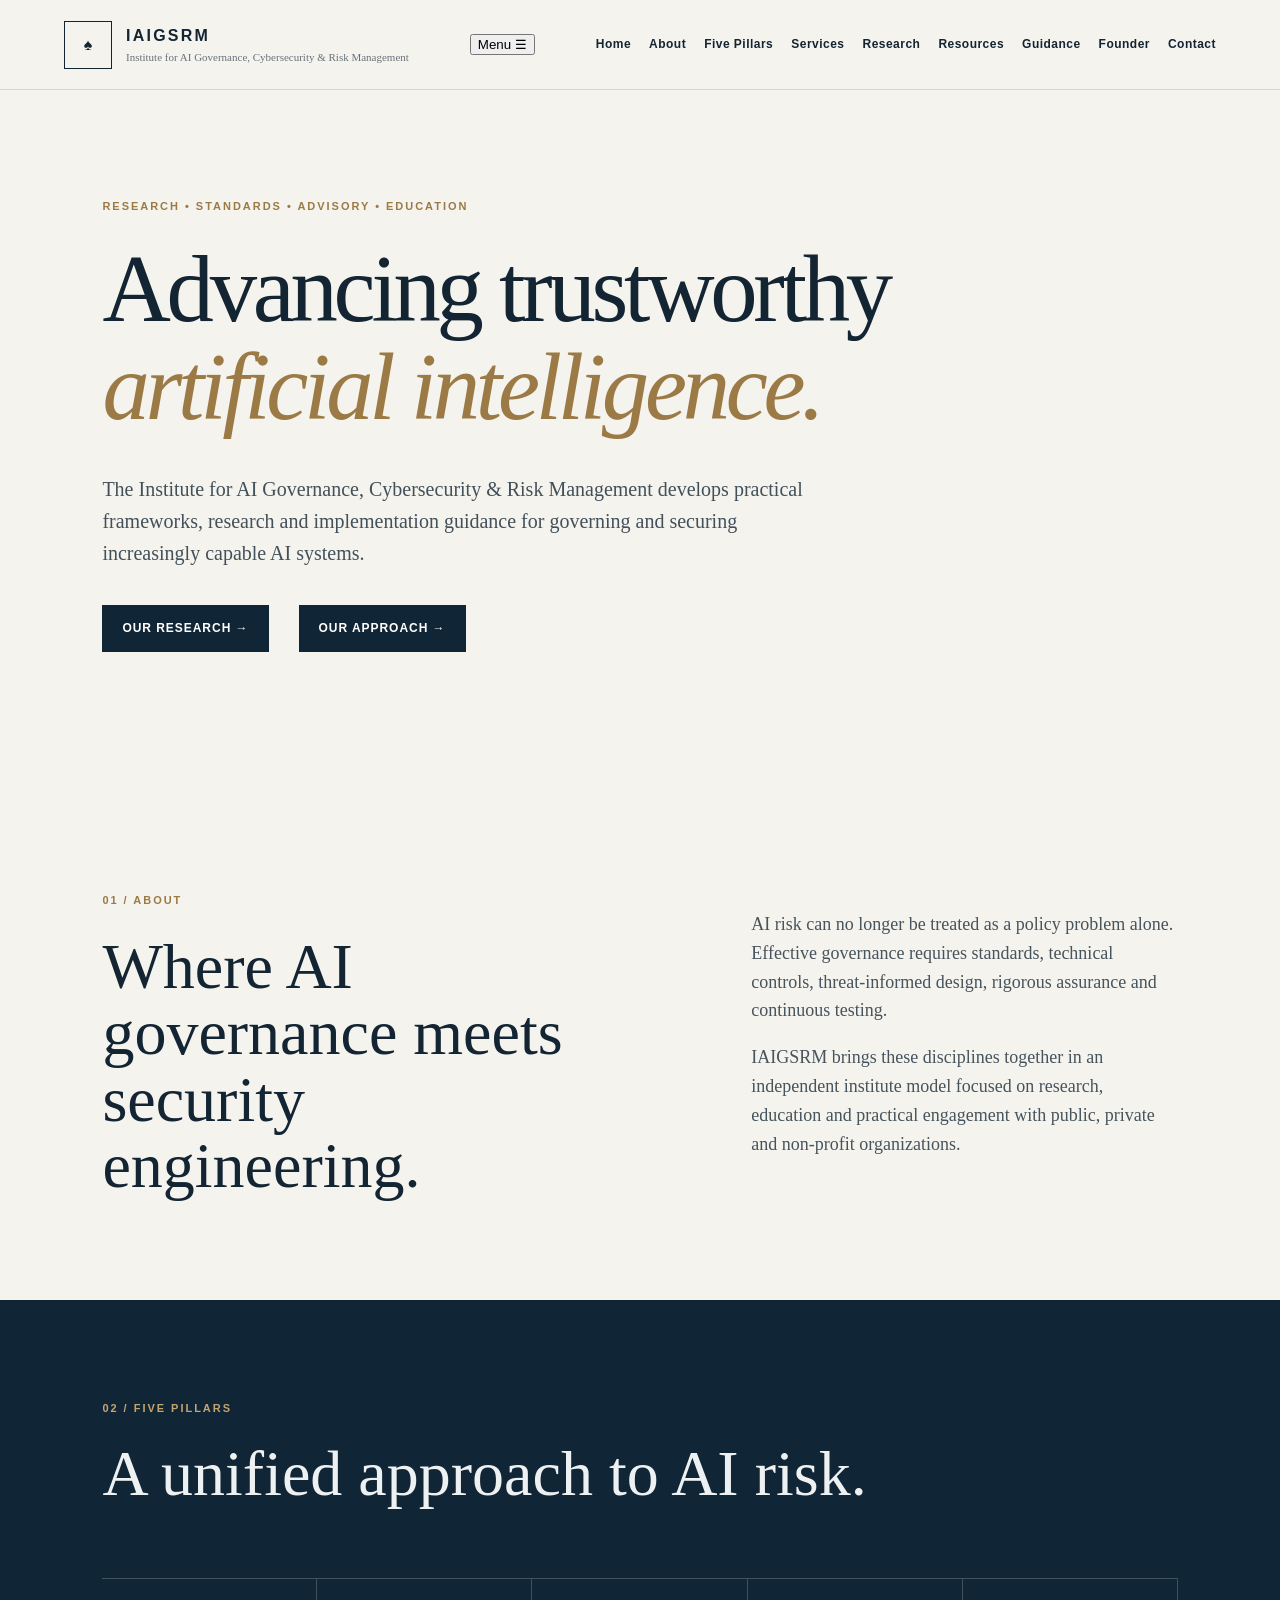
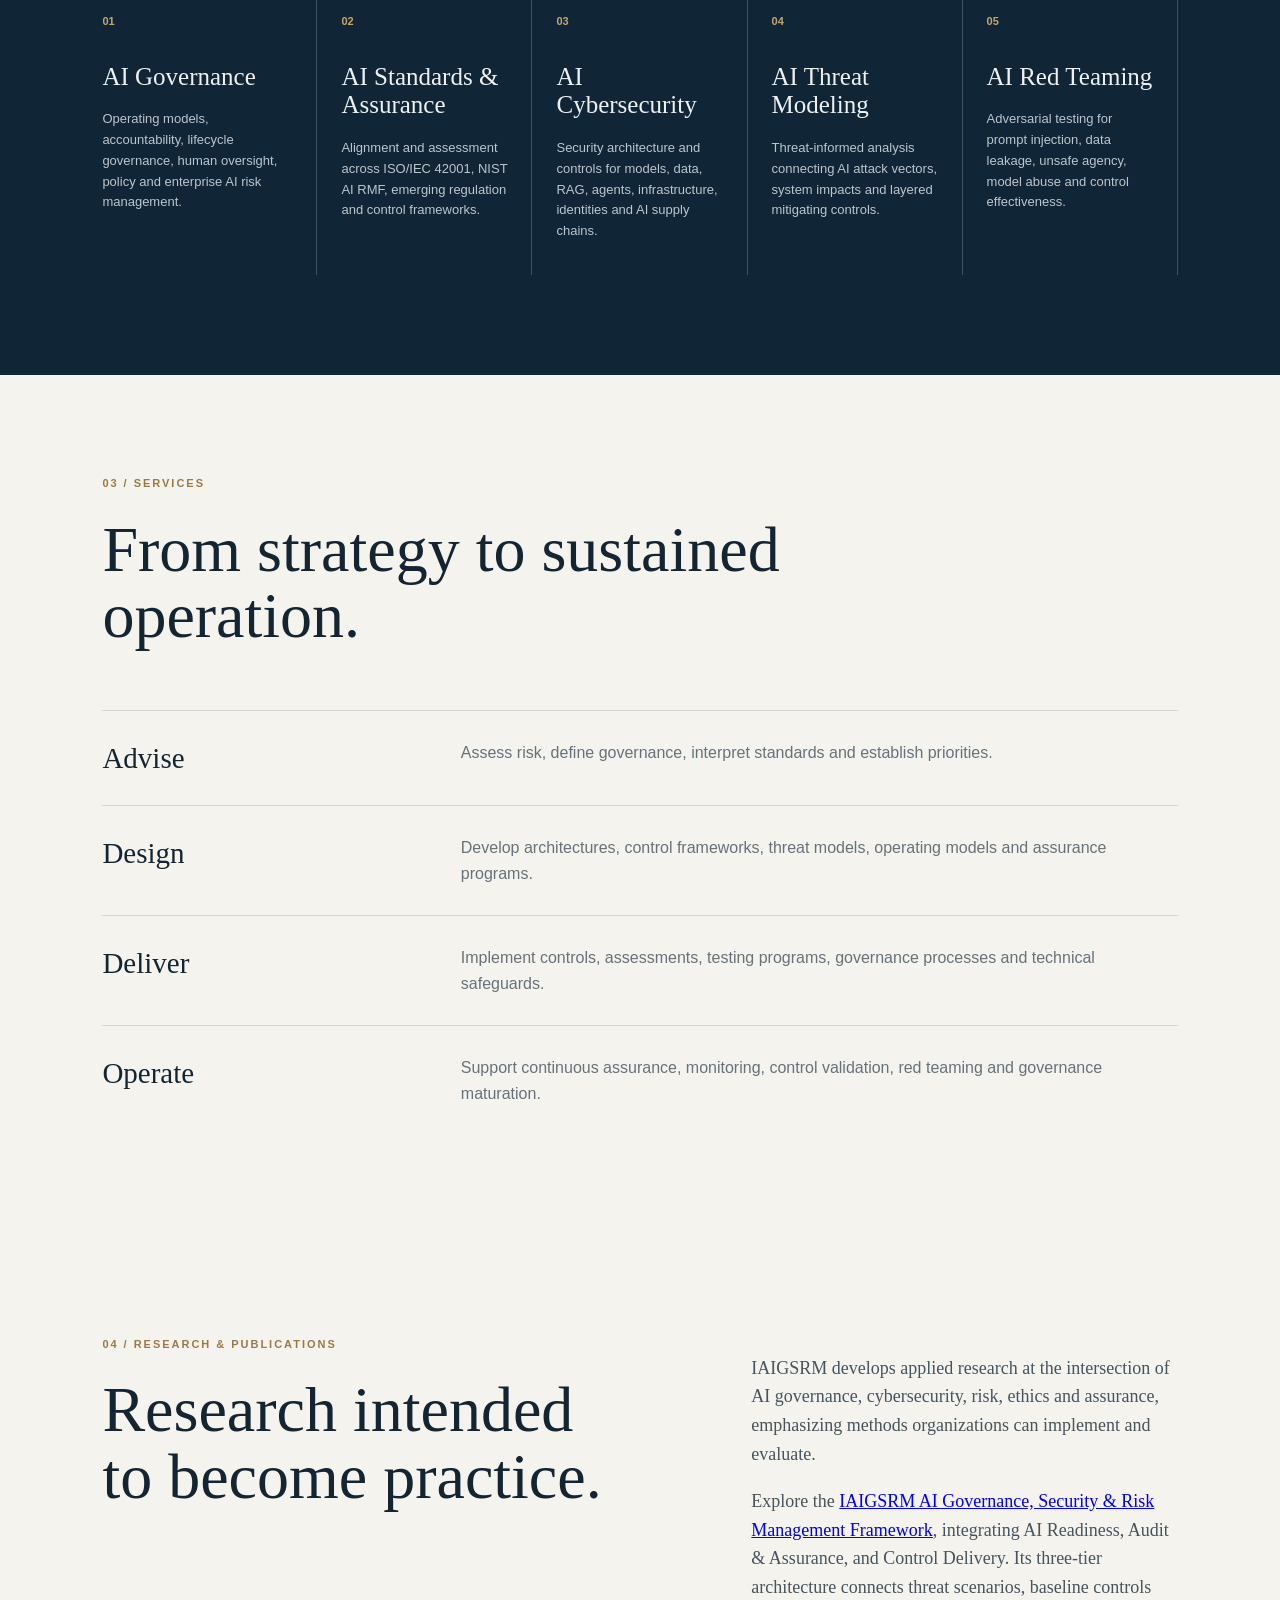
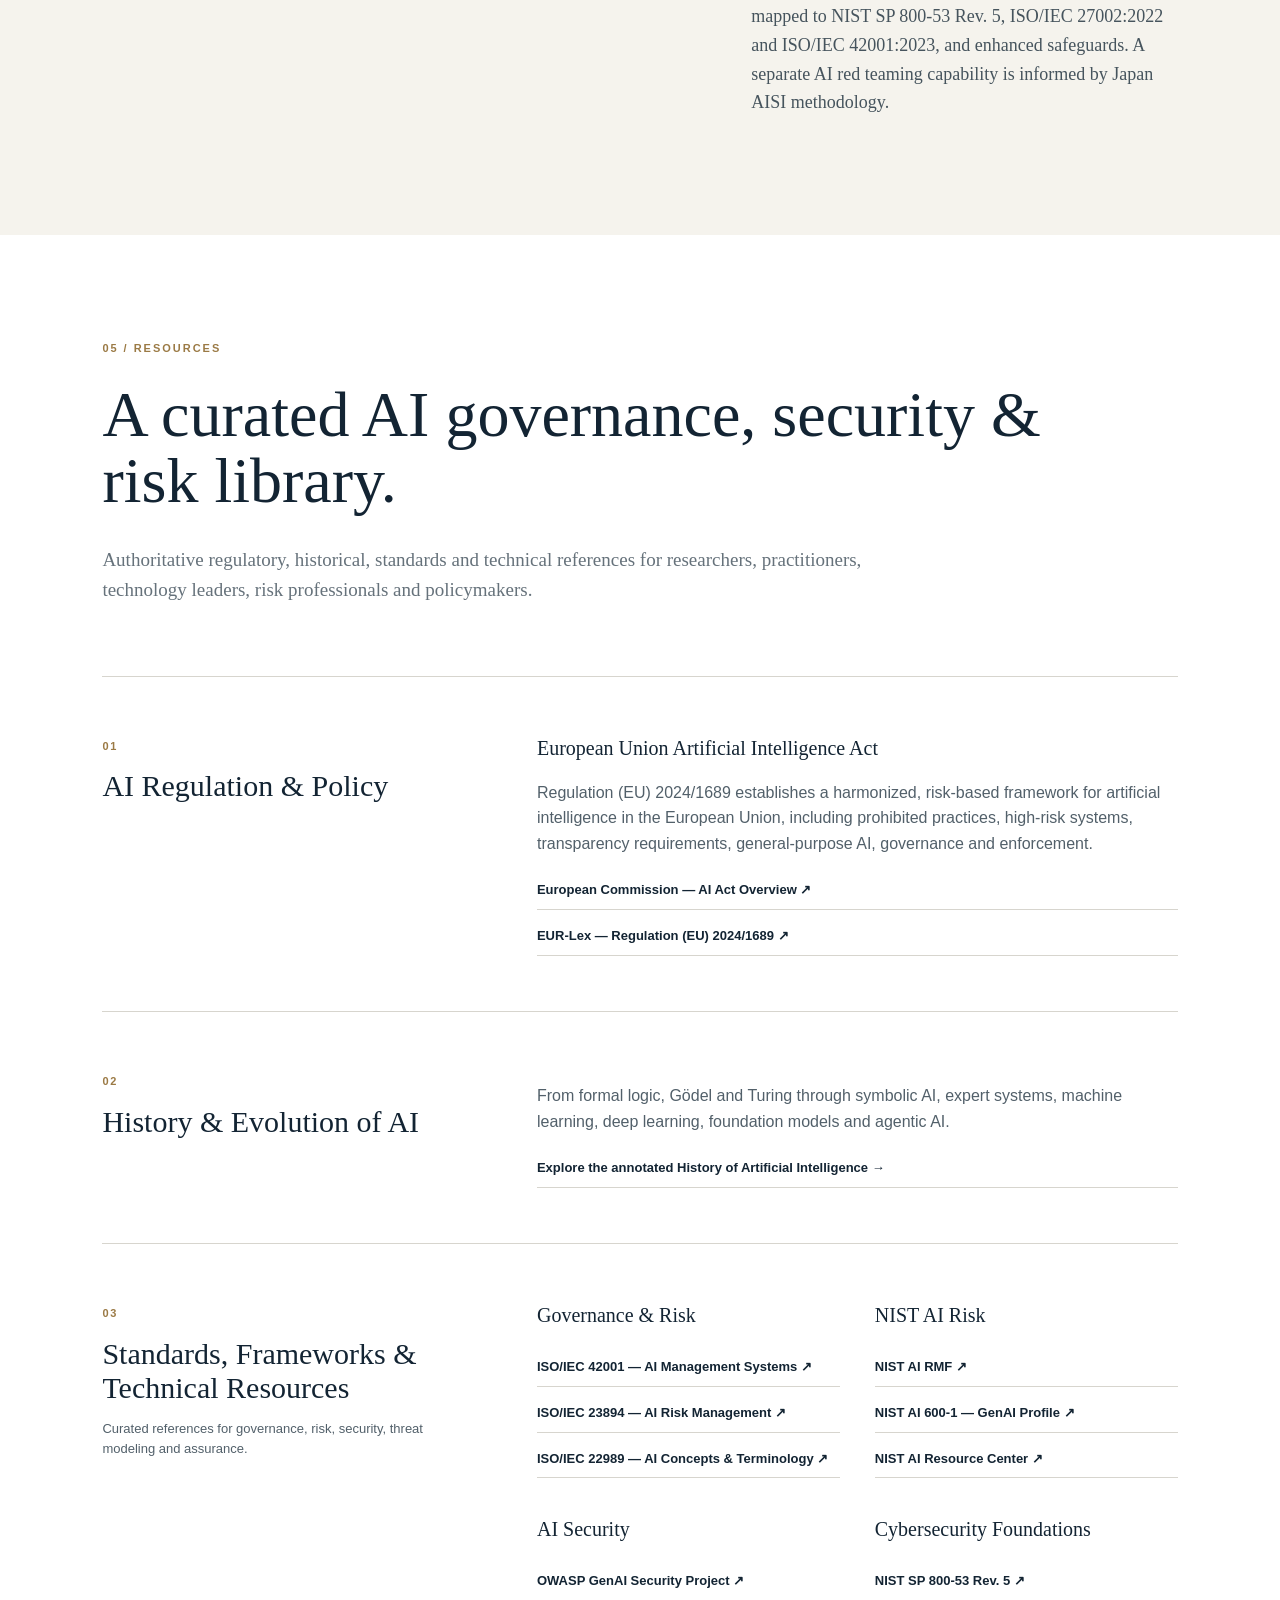
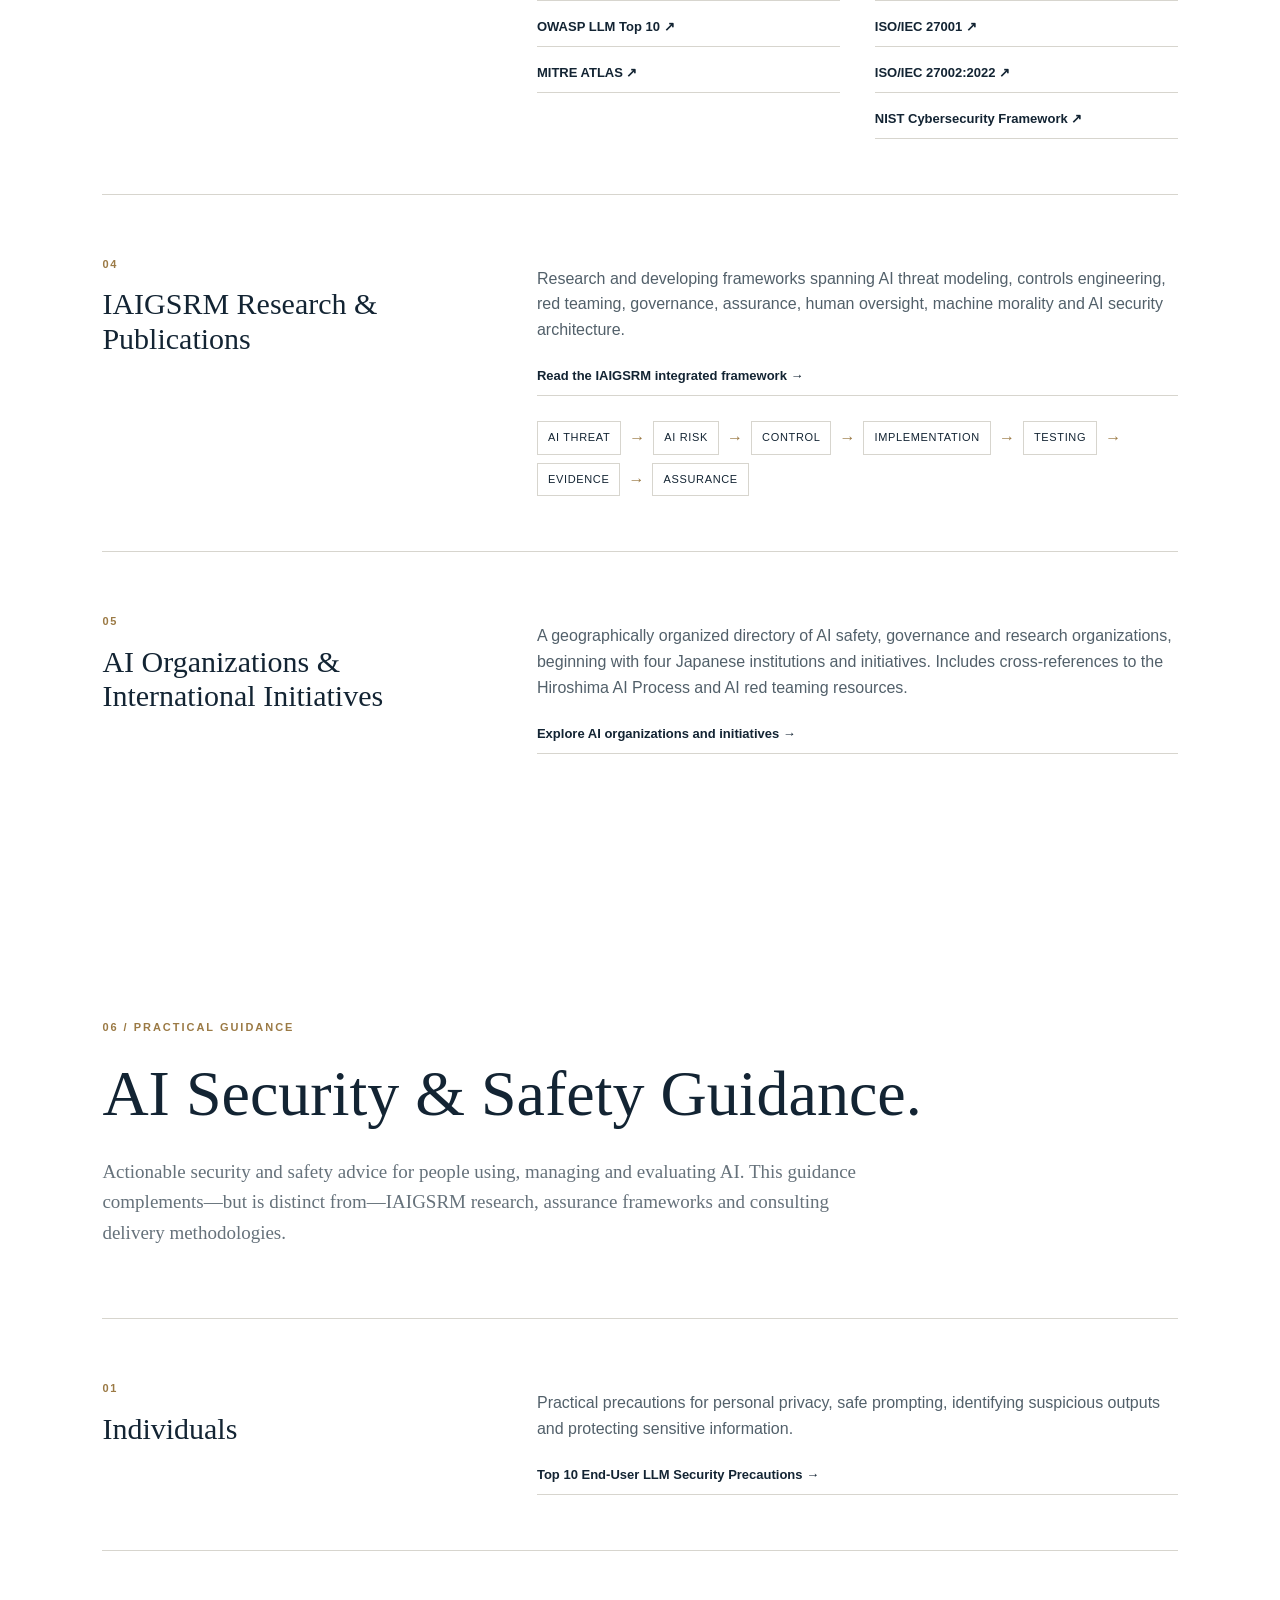
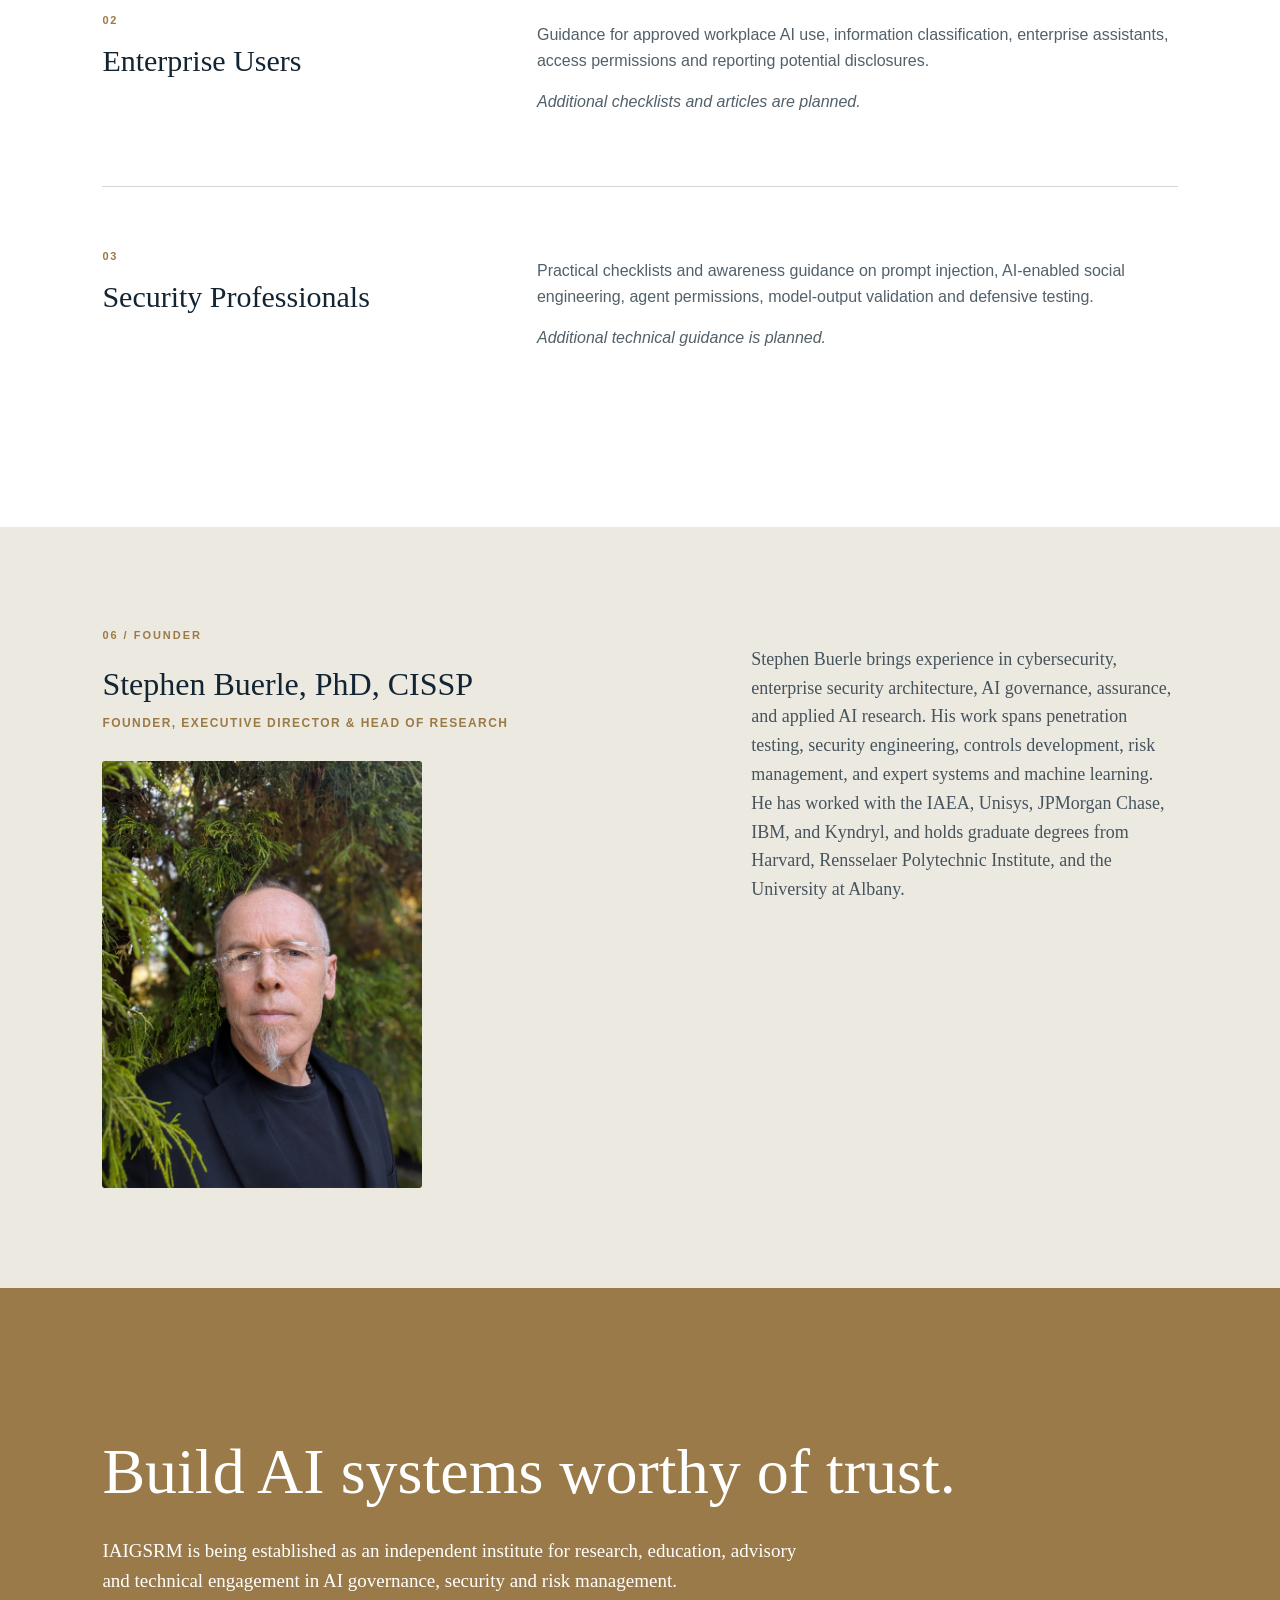
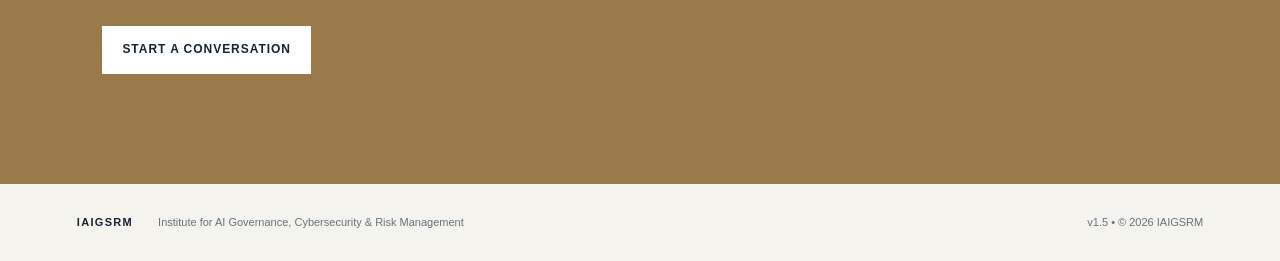
==== commit 0c2673d9: "Stage v1.3.2 institutional branding and accessible navigation" ====
--- a/index.html
+++ b/index.html
@@ -1,6 +1,6 @@
-<!doctype html><html lang="en"><head><meta charset="utf-8"><meta name="viewport" content="width=device-width,initial-scale=1"><meta name="description" content="Institute for AI Governance – Security and Risk Management: research, advisory and implementation across AI governance, standards, cybersecurity, threat modeling and red teaming."><title>IAIGSRM | Institute for AI Governance – Security and Risk Management</title><link rel="stylesheet" href="styles.css"></head><body>
-<header class="site-header"><a class="brand" href="#home"><span class="mark">IAI</span><span><strong>IAIGSRM</strong><small>Institute for AI Governance – Security and Risk Management</small></span></a><nav aria-label="Primary"><a href="#institute">About</a><a href="#pillars">Five Pillars</a><a href="#services">Services</a><a href="#research">Research</a><a href="#resources">Resources</a><a href="#guidance">Guidance</a><a href="#founder">Founder</a><a href="#contact">Contact</a></nav></header><main>
-<section class="hero" id="home"><div class="eyebrow">Independent research • governance • assurance • security</div><h1>Advancing trustworthy<br><em>artificial intelligence.</em></h1><p class="lede">The Institute for AI Governance – Security and Risk Management develops practical frameworks, research and implementation guidance for governing and securing increasingly capable AI systems.</p><div class="actions"><a class="button" href="#pillars">Explore our work</a><a class="text-link" href="#institute">About the Institute →</a></div><div class="rule"></div><div class="hero-notes"><span>Governance &amp; Assurance</span><span>Security Engineering</span><span>Risk Management</span><span>Independent Research</span></div></section>
+<!doctype html><html lang="en"><head><meta charset="utf-8"><meta name="viewport" content="width=device-width,initial-scale=1"><meta name="description" content="Institute for AI Governance, Cybersecurity &amp; Risk Management: research, advisory and implementation across AI governance, standards, cybersecurity, threat modeling and red teaming."><title>IAIGSRM | Institute for AI Governance, Cybersecurity &amp; Risk Management</title><link rel="stylesheet" href="styles.css"></head><body>
+<header class="site-header"><a class="brand" href="#home" aria-label="Institute homepage"><span class="mark" aria-hidden="true">♠</span><span><strong>IAIGSRM</strong><small>Institute for AI Governance, Cybersecurity &amp; Risk Management</small></span></a><button class="menu-toggle" type="button" aria-controls="primary-nav" aria-expanded="false" onclick="const n=document.getElementById('primary-nav');const open=n.classList.toggle('open');this.setAttribute('aria-expanded',String(open))">Menu ☰</button><nav id="primary-nav" aria-label="Primary"><a href="#home">Home</a><a href="#institute">About</a><a href="#pillars">Five Pillars</a><a href="#services">Services</a><a href="#research">Research</a><a href="#resources">Resources</a><a href="#guidance">Guidance</a><a href="#founder">Founder</a><a href="#contact">Contact</a></nav></header><main>
+<section class="hero" id="home"><div class="landscape" role="img" aria-label="Mediterranean landscape"></div><div class="hero-content"><div class="eyebrow">RESEARCH • STANDARDS • ADVISORY • EDUCATION</div><h1>Advancing trustworthy<br><em>artificial intelligence.</em></h1><p class="lede">The Institute for AI Governance, Cybersecurity &amp; Risk Management develops practical frameworks, research and implementation guidance for governing and securing increasingly capable AI systems.</p><div class="actions"><a class="button" href="#research">Our Research →</a><a class="button secondary" href="#institute">Our Approach →</a></div></div></section>
 <section class="intro" id="institute"><div><div class="section-no">01 / ABOUT</div><h2>Where AI governance meets security engineering.</h2></div><div><p>AI risk can no longer be treated as a policy problem alone. Effective governance requires standards, technical controls, threat-informed design, rigorous assurance and continuous testing.</p><p>IAIGSRM brings these disciplines together in an independent institute model focused on research, education and practical engagement with public, private and non-profit organizations.</p></div></section>
 <section class="dark" id="pillars"><div class="section-no">02 / FIVE PILLARS</div><h2>A unified approach to AI risk.</h2><div class="grid"><article><b>01</b><h3>AI Governance</h3><p>Operating models, accountability, lifecycle governance, human oversight, policy and enterprise AI risk management.</p></article><article><b>02</b><h3>AI Standards &amp; Assurance</h3><p>Alignment and assessment across ISO/IEC 42001, NIST AI RMF, emerging regulation and control frameworks.</p></article><article><b>03</b><h3>AI Cybersecurity</h3><p>Security architecture and controls for models, data, RAG, agents, infrastructure, identities and AI supply chains.</p></article><article><b>04</b><h3>AI Threat Modeling</h3><p>Threat-informed analysis connecting AI attack vectors, system impacts and layered mitigating controls.</p></article><article><b>05</b><h3>AI Red Teaming</h3><p>Adversarial testing for prompt injection, data leakage, unsafe agency, model abuse and control effectiveness.</p></article></div></section>
 <section class="services" id="services"><div class="section-no">03 / SERVICES</div><h2>From strategy to sustained operation.</h2><div class="service-row"><strong>Advise</strong><p>Assess risk, define governance, interpret standards and establish priorities.</p></div><div class="service-row"><strong>Design</strong><p>Develop architectures, control frameworks, threat models, operating models and assurance programs.</p></div><div class="service-row"><strong>Deliver</strong><p>Implement controls, assessments, testing programs, governance processes and technical safeguards.</p></div><div class="service-row"><strong>Operate</strong><p>Support continuous assurance, monitoring, control validation, red teaming and governance maturation.</p></div></section>
@@ -17,4 +17,4 @@
 <div class="resource-block"><div><span class="resource-num">03</span><h3>Security Professionals</h3></div><div><p>Practical checklists and awareness guidance on prompt injection, AI-enabled social engineering, agent permissions, model-output validation and defensive testing.</p><p><em>Additional technical guidance is planned.</em></p></div></div>
 </section>
 <section class="founder" id="founder"><div><div class="section-no">06 / FOUNDER</div><h2>Stephen Buerle, PhD, CISSP</h2><p class="founder-role">Founder, Executive Director &amp; Head of Research</p><img class="founder-portrait" src="sbuerle.jpg" alt="Portrait of Stephen Buerle" loading="lazy" width="320" height="427"></div><div><p>Stephen Buerle brings experience in cybersecurity, enterprise security architecture, AI governance, assurance, and applied AI research. His work spans penetration testing, security engineering, controls development, risk management, and expert systems and machine learning. He has worked with the IAEA, Unisys, JPMorgan Chase, IBM, and Kyndryl, and holds graduate degrees from Harvard, Rensselaer Polytechnic Institute, and the University at Albany.</p></div></section>
-<section class="contact" id="contact"><div class="section-no">07 / CONTACT</div><h2>Build AI systems worthy of trust.</h2><p>IAIGSRM is being established as an independent institute for research, education, advisory and technical engagement in AI governance, security and risk management.</p><a class="button light" href="mailto:stephen.buerle.phd@gmail.com">Start a conversation</a></section></main><footer><strong>IAIGSRM</strong><span>Institute for AI Governance – Security and Risk Management</span><span>v1.5 • © 2026 IAIGSRM</span></footer></body></html>+<section class="contact" id="contact"><div class="section-no">07 / CONTACT</div><h2>Build AI systems worthy of trust.</h2><p>IAIGSRM is being established as an independent institute for research, education, advisory and technical engagement in AI governance, security and risk management.</p><a class="button light" href="mailto:stephen.buerle.phd@gmail.com">Start a conversation</a></section></main><footer><strong>IAIGSRM</strong><span>Institute for AI Governance, Cybersecurity &amp; Risk Management</span><span>v1.5 • © 2026 IAIGSRM</span></footer></body></html>
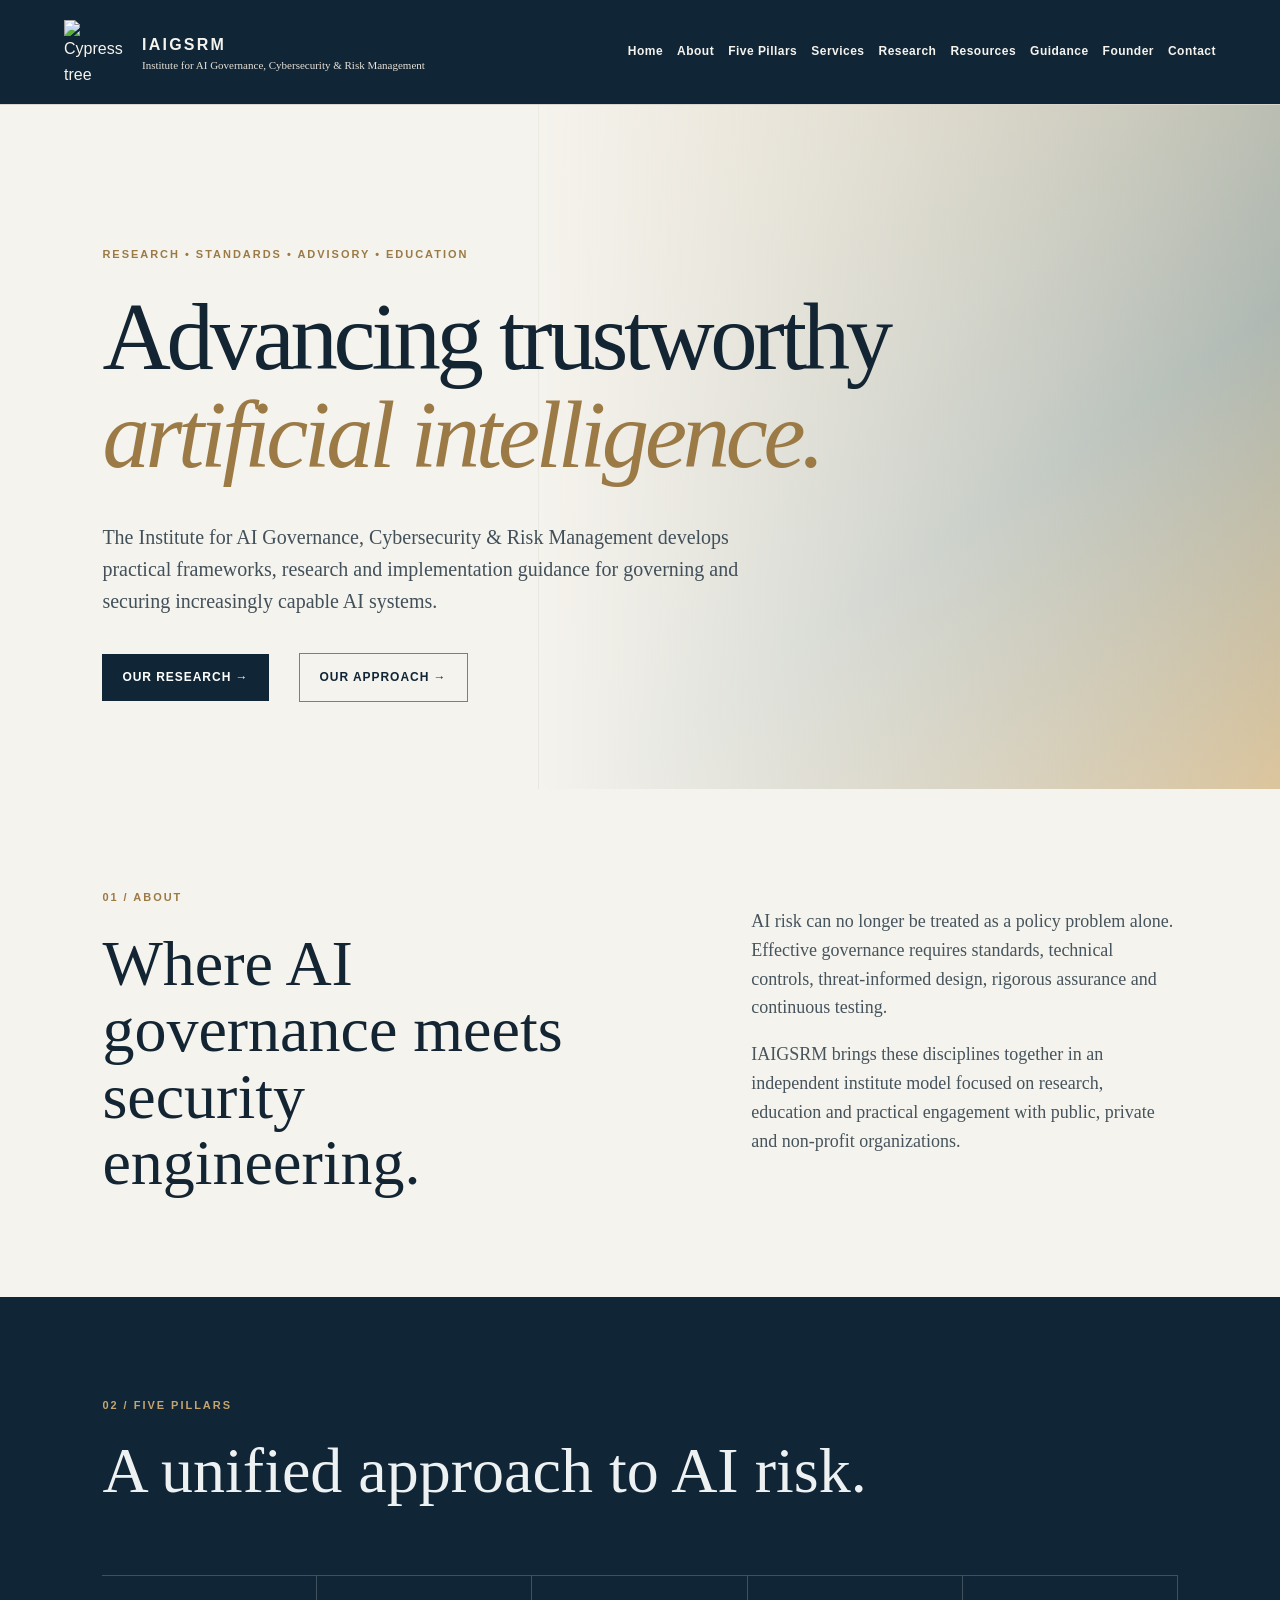
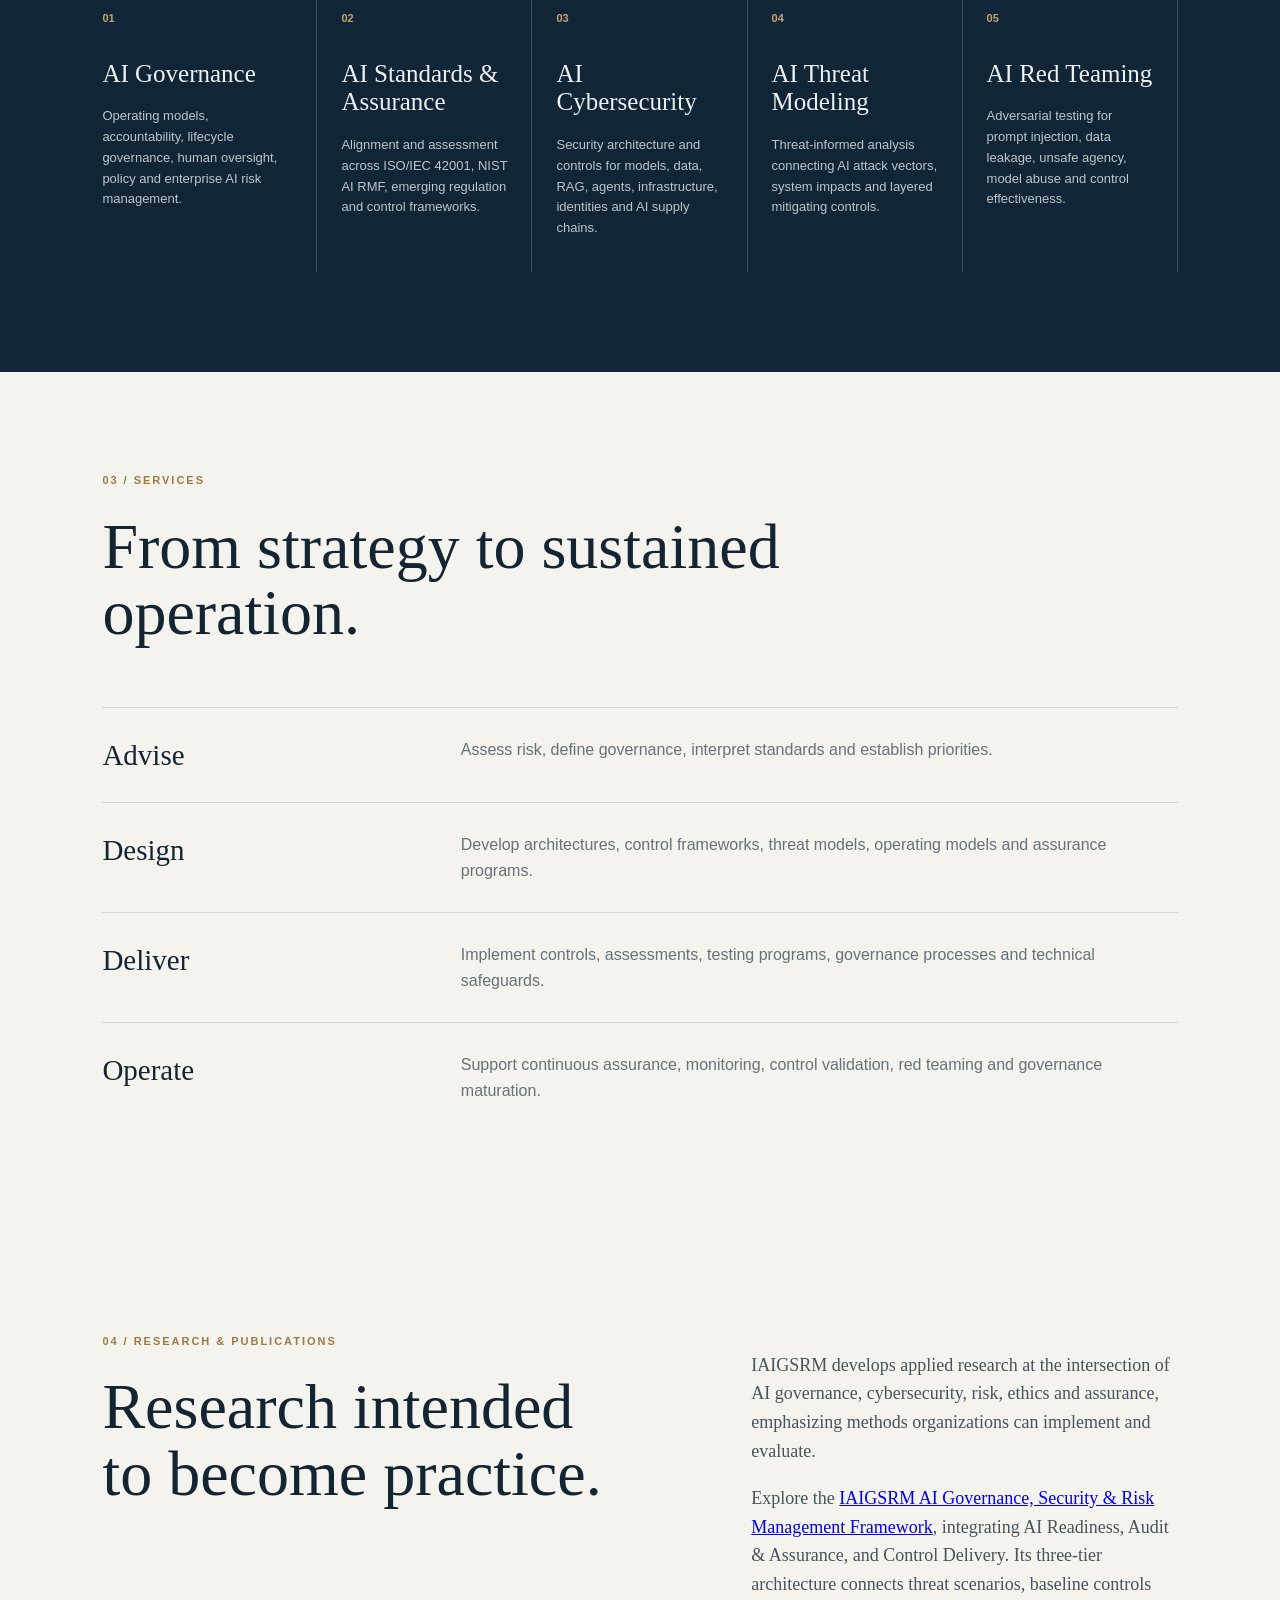
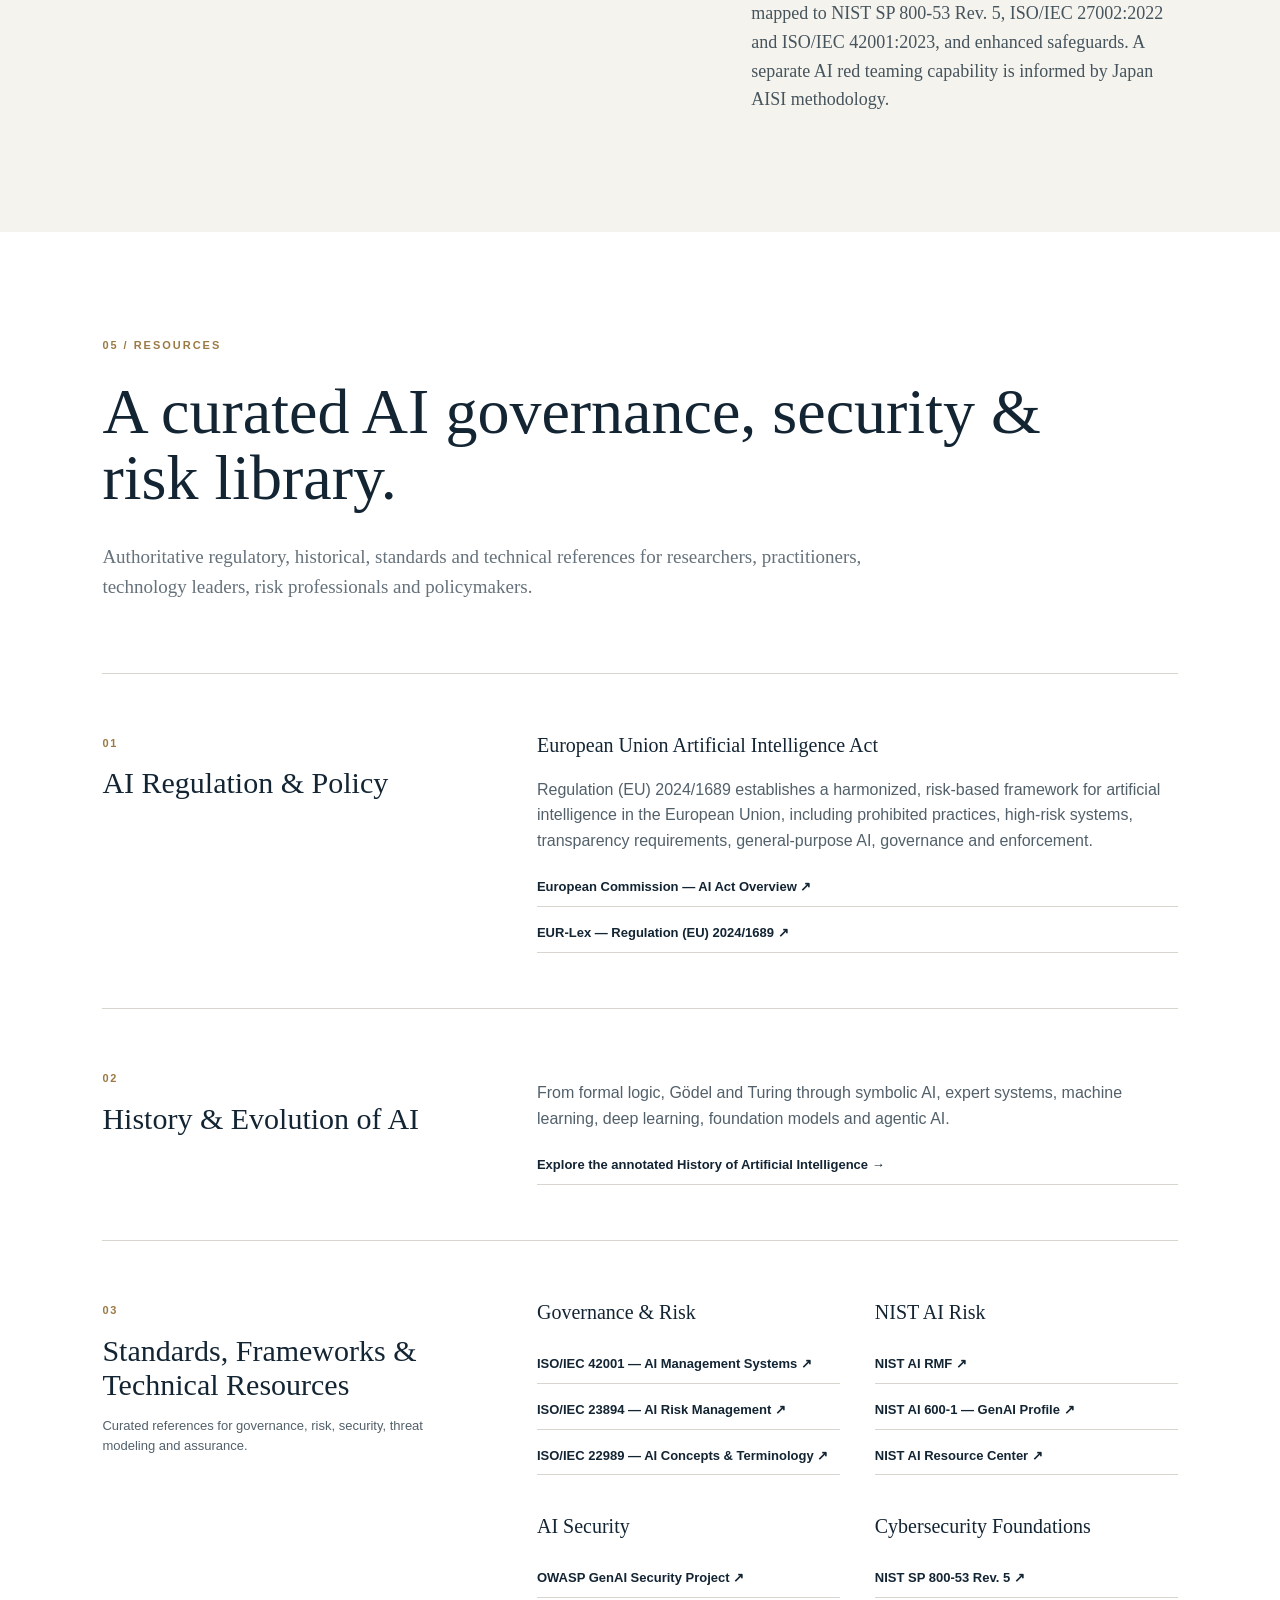
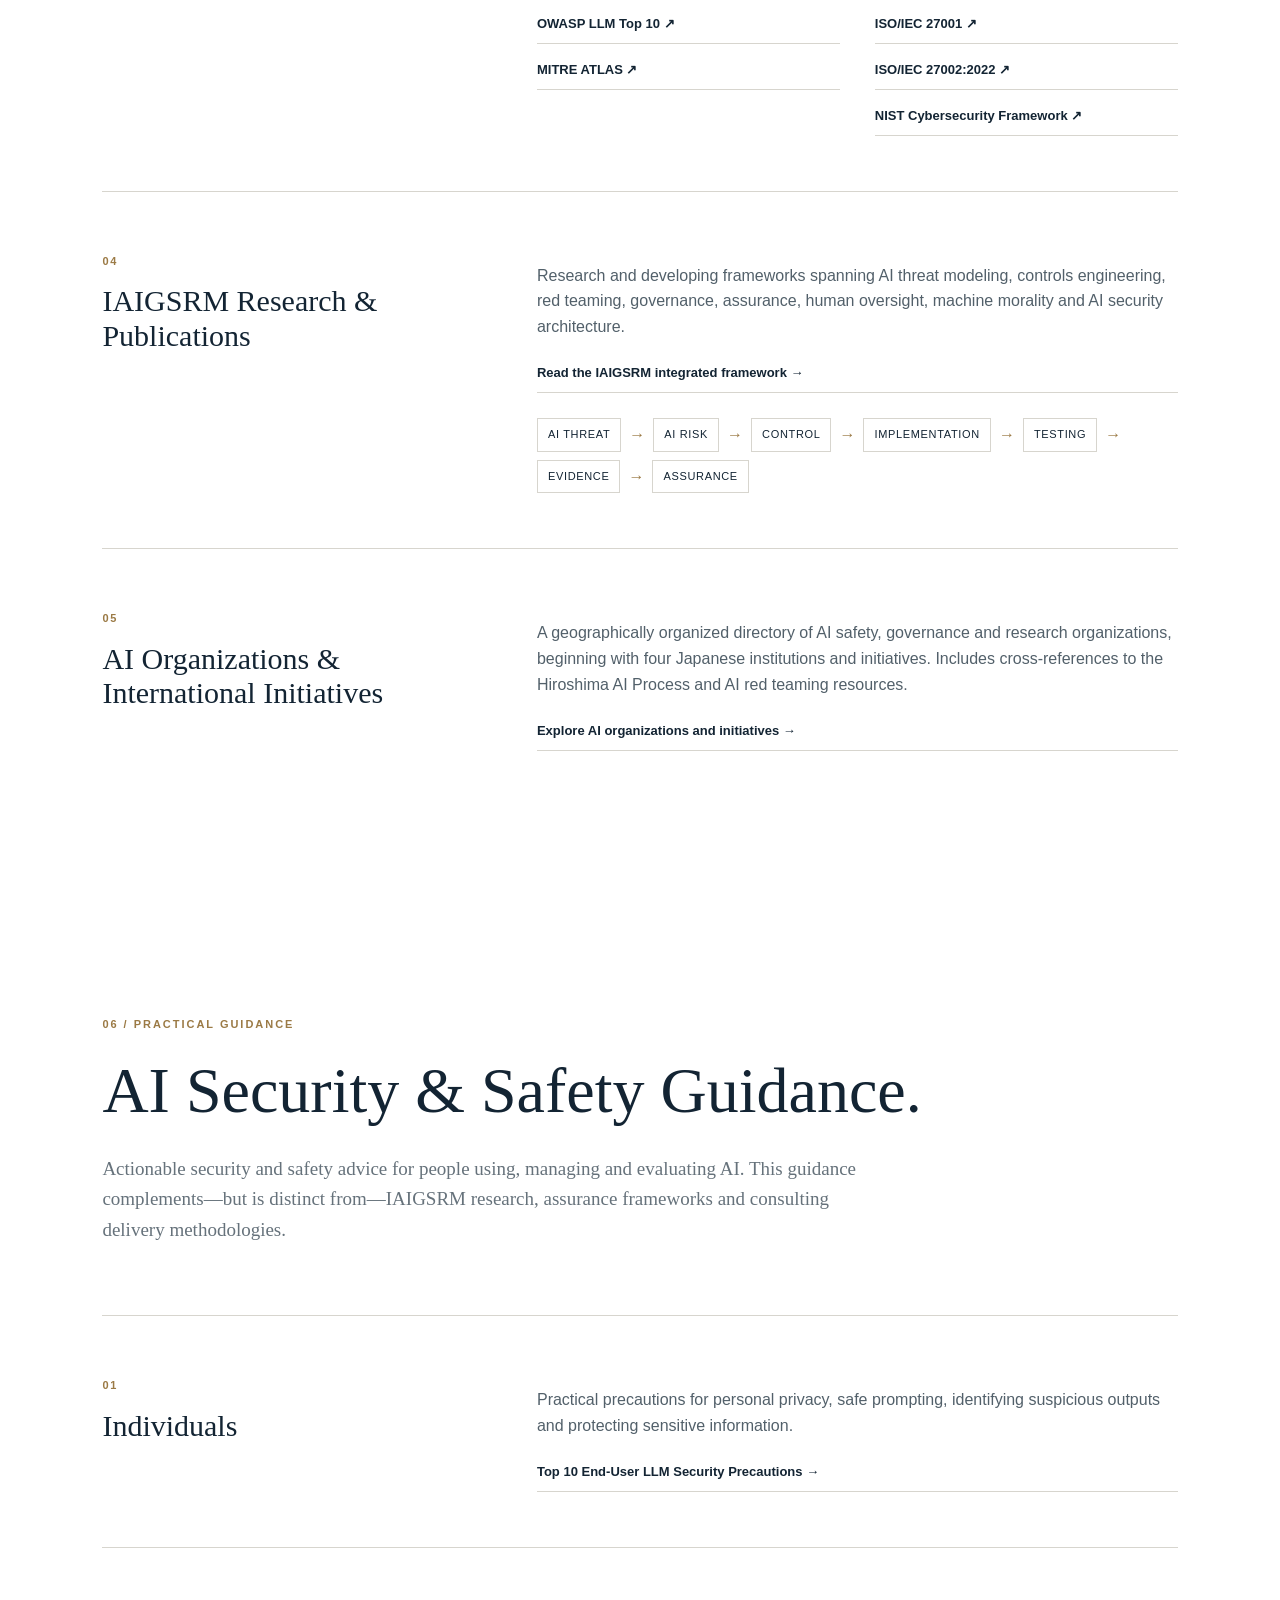
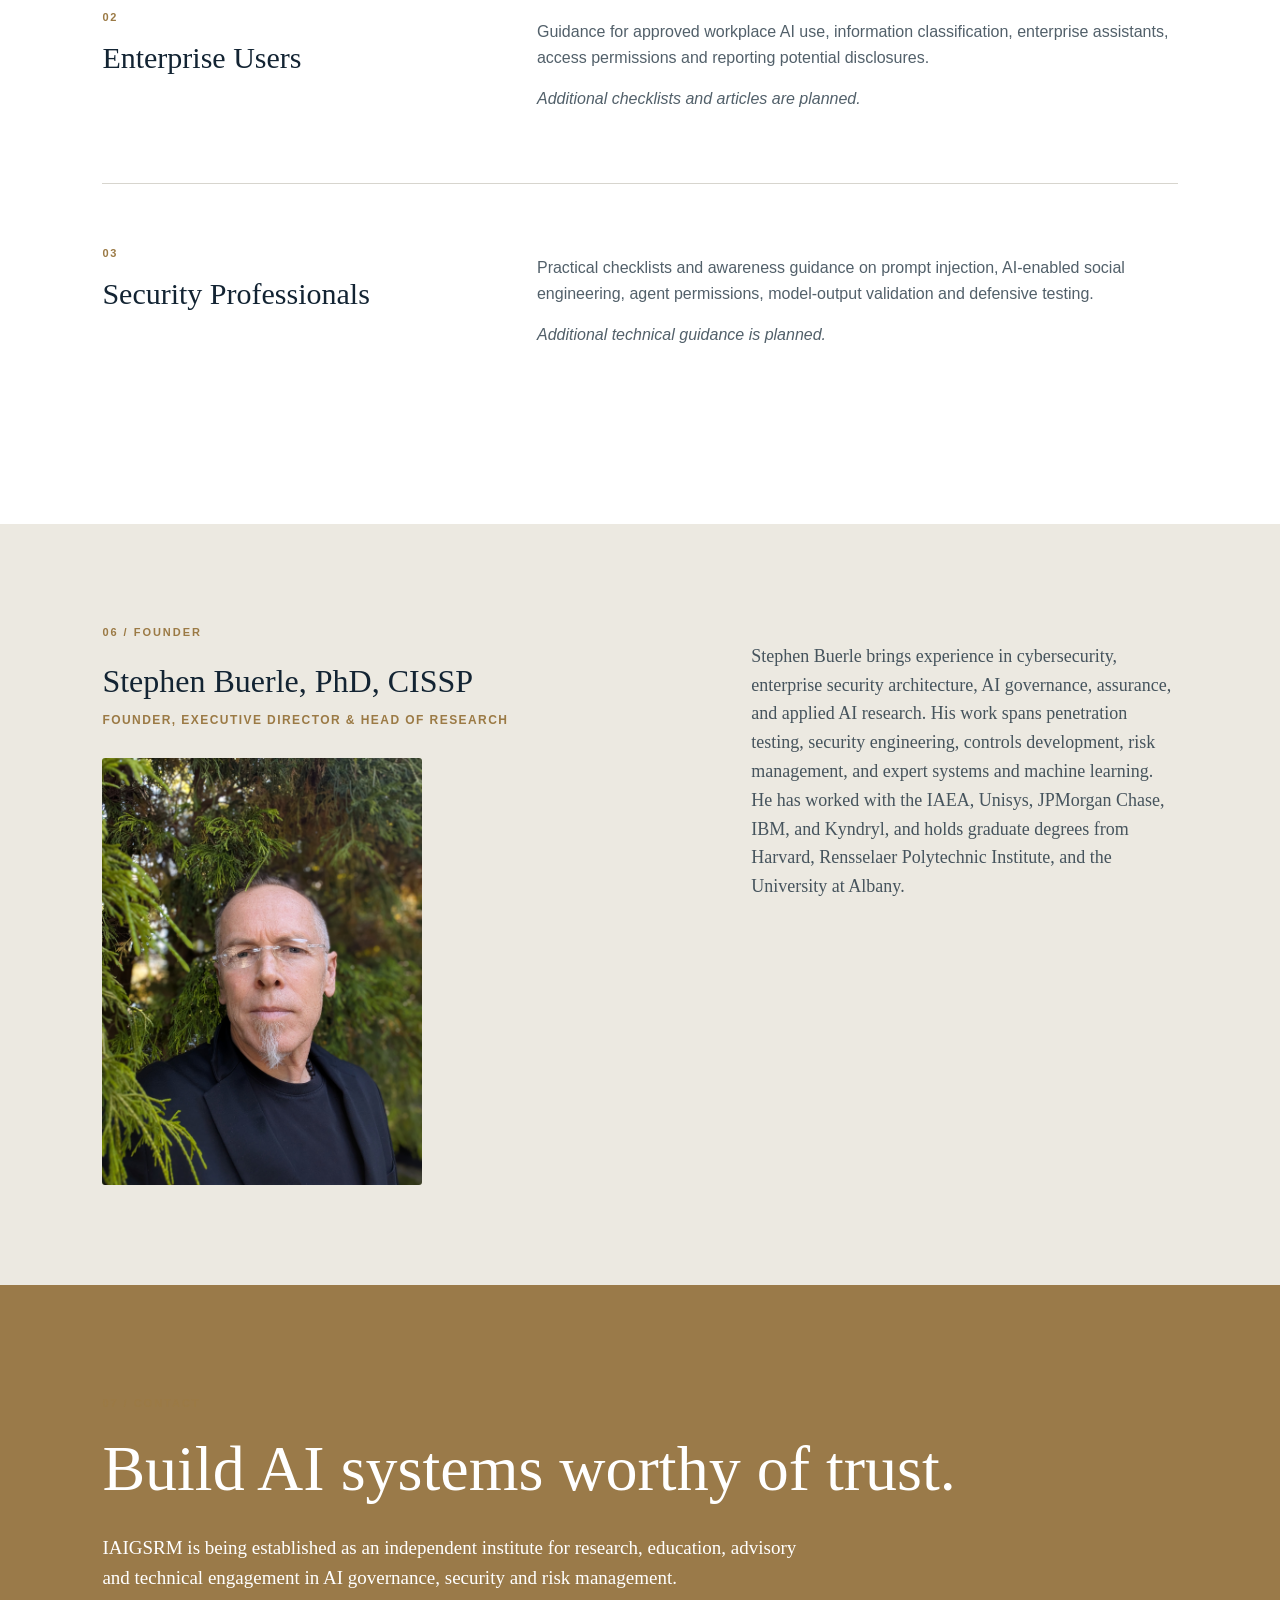
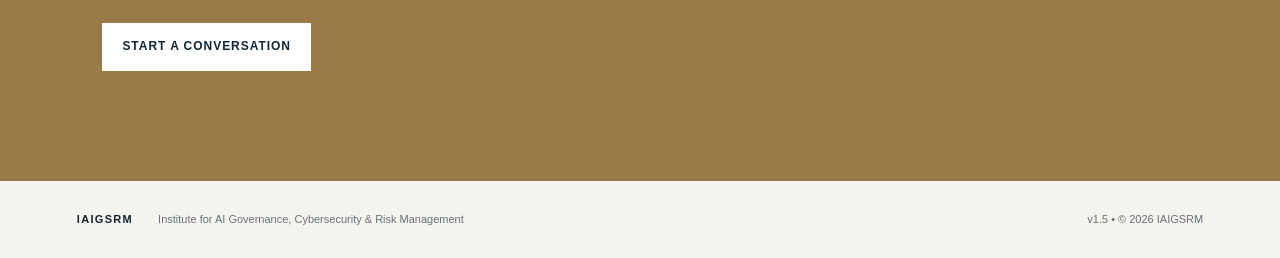
==== commit f764b752: "Wire approved cypress emblem into v1.3.2 header" ====
--- a/index.html
+++ b/index.html
@@ -1,6 +1,6 @@
 <!doctype html><html lang="en"><head><meta charset="utf-8"><meta name="viewport" content="width=device-width,initial-scale=1"><meta name="description" content="Institute for AI Governance, Cybersecurity &amp; Risk Management: research, advisory and implementation across AI governance, standards, cybersecurity, threat modeling and red teaming."><title>IAIGSRM | Institute for AI Governance, Cybersecurity &amp; Risk Management</title><link rel="stylesheet" href="styles.css"></head><body>
-<header class="site-header"><a class="brand" href="#home" aria-label="Institute homepage"><span class="mark" aria-hidden="true">♠</span><span><strong>IAIGSRM</strong><small>Institute for AI Governance, Cybersecurity &amp; Risk Management</small></span></a><button class="menu-toggle" type="button" aria-controls="primary-nav" aria-expanded="false" onclick="const n=document.getElementById('primary-nav');const open=n.classList.toggle('open');this.setAttribute('aria-expanded',String(open))">Menu ☰</button><nav id="primary-nav" aria-label="Primary"><a href="#home">Home</a><a href="#institute">About</a><a href="#pillars">Five Pillars</a><a href="#services">Services</a><a href="#research">Research</a><a href="#resources">Resources</a><a href="#guidance">Guidance</a><a href="#founder">Founder</a><a href="#contact">Contact</a></nav></header><main>
-<section class="hero" id="home"><div class="landscape" role="img" aria-label="Mediterranean landscape"></div><div class="hero-content"><div class="eyebrow">RESEARCH • STANDARDS • ADVISORY • EDUCATION</div><h1>Advancing trustworthy<br><em>artificial intelligence.</em></h1><p class="lede">The Institute for AI Governance, Cybersecurity &amp; Risk Management develops practical frameworks, research and implementation guidance for governing and securing increasingly capable AI systems.</p><div class="actions"><a class="button" href="#research">Our Research →</a><a class="button secondary" href="#institute">Our Approach →</a></div></div></section>
+<header class="site-header"><a class="brand" href="#home" aria-label="Institute homepage"><img class="emblem" src="assets/cypress-emblem.png" alt="Cypress tree emblem" width="64" height="64"><span><strong>IAIGSRM</strong><small>Institute for AI Governance, Cybersecurity &amp; Risk Management</small></span></a><button class="menu-toggle" type="button" aria-controls="primary-nav" aria-expanded="false" onclick="const n=document.getElementById('primary-nav');const open=n.classList.toggle('open');this.setAttribute('aria-expanded',String(open))">Menu ☰</button><nav id="primary-nav" aria-label="Primary"><a href="#home">Home</a><a href="#institute">About</a><a href="#pillars">Five Pillars</a><a href="#services">Services</a><a href="#research">Research</a><a href="#resources">Resources</a><a href="#guidance">Guidance</a><a href="#founder">Founder</a><a href="#contact">Contact</a></nav></header><main>
+<section class="hero" id="home"><div class="landscape" role="img" aria-label="Mediterranean coast and cypress trees"></div><div class="hero-content"><div class="eyebrow">RESEARCH • STANDARDS • ADVISORY • EDUCATION</div><h1>Advancing trustworthy<br><em>artificial intelligence.</em></h1><p class="lede">The Institute for AI Governance, Cybersecurity &amp; Risk Management develops practical frameworks, research and implementation guidance for governing and securing increasingly capable AI systems.</p><div class="actions"><a class="button" href="#research">Our Research →</a><a class="button secondary" href="#institute">Our Approach →</a></div></div></section>
 <section class="intro" id="institute"><div><div class="section-no">01 / ABOUT</div><h2>Where AI governance meets security engineering.</h2></div><div><p>AI risk can no longer be treated as a policy problem alone. Effective governance requires standards, technical controls, threat-informed design, rigorous assurance and continuous testing.</p><p>IAIGSRM brings these disciplines together in an independent institute model focused on research, education and practical engagement with public, private and non-profit organizations.</p></div></section>
 <section class="dark" id="pillars"><div class="section-no">02 / FIVE PILLARS</div><h2>A unified approach to AI risk.</h2><div class="grid"><article><b>01</b><h3>AI Governance</h3><p>Operating models, accountability, lifecycle governance, human oversight, policy and enterprise AI risk management.</p></article><article><b>02</b><h3>AI Standards &amp; Assurance</h3><p>Alignment and assessment across ISO/IEC 42001, NIST AI RMF, emerging regulation and control frameworks.</p></article><article><b>03</b><h3>AI Cybersecurity</h3><p>Security architecture and controls for models, data, RAG, agents, infrastructure, identities and AI supply chains.</p></article><article><b>04</b><h3>AI Threat Modeling</h3><p>Threat-informed analysis connecting AI attack vectors, system impacts and layered mitigating controls.</p></article><article><b>05</b><h3>AI Red Teaming</h3><p>Adversarial testing for prompt injection, data leakage, unsafe agency, model abuse and control effectiveness.</p></article></div></section>
 <section class="services" id="services"><div class="section-no">03 / SERVICES</div><h2>From strategy to sustained operation.</h2><div class="service-row"><strong>Advise</strong><p>Assess risk, define governance, interpret standards and establish priorities.</p></div><div class="service-row"><strong>Design</strong><p>Develop architectures, control frameworks, threat models, operating models and assurance programs.</p></div><div class="service-row"><strong>Deliver</strong><p>Implement controls, assessments, testing programs, governance processes and technical safeguards.</p></div><div class="service-row"><strong>Operate</strong><p>Support continuous assurance, monitoring, control validation, red teaming and governance maturation.</p></div></section>
--- a/styles.css
+++ b/styles.css
@@ -4,3 +4,6 @@
 
 /* v1.3.1: Founder portrait; image asset is added separately */
 .founder-portrait{display:block;width:min(100%,320px);height:auto;aspect-ratio:3/4;object-fit:cover;object-position:center top;margin-top:28px;border-radius:3px}
+
+/* v1.3.2 redesign candidate — landscape asset pending final transfer */
+.site-header{background:#102536;color:#f5f3ed;gap:24px}.brand{color:inherit;min-width:0}.brand small{color:#e7e1d6;max-width:330px;line-height:1.3}.mark{background:#fff;color:#102536;border:0;font-size:25px}.site-header nav{gap:14px;flex-wrap:wrap}.site-header nav a{color:#f5f3ed}.menu-toggle{display:none;background:transparent;border:1px solid #c6bfae;color:white;padding:9px 12px;cursor:pointer}.hero{position:relative;isolation:isolate;overflow:hidden;display:flex;align-items:center;min-height:76vh;background:linear-gradient(90deg,#f5f3ed 0%,#f5f3ed 44%,rgba(245,243,237,.78) 66%,rgba(245,243,237,.2) 100%);}.hero-content{position:relative;z-index:1;max-width:1050px}.hero .landscape{position:absolute;inset:0 0 0 42%;z-index:-1;background:linear-gradient(90deg,#f5f3ed,rgba(245,243,237,.2)),linear-gradient(145deg,#d3c2a3,#9ca9a3 60%,#d5b988);background-size:cover;background-position:center}.hero .lede{max-width:690px}.hero .actions{margin-bottom:0}.button.secondary{background:transparent;color:var(--navy);border:1px solid var(--accent)}@media(max-width:1100px){.site-header{flex-wrap:wrap}.menu-toggle{display:block;margin-left:auto}.site-header nav{display:none;width:100%;flex-direction:column;align-items:flex-start;padding:12px 0}.site-header nav.open{display:flex}.brand small{display:block}}@media(max-width:700px){.site-header{padding:15px 5vw}.brand small{font-size:9px;max-width:210px}.hero{padding:90px 6vw;min-height:70vh}.hero .landscape{inset:0;opacity:.18}.hero h1{font-size:clamp(43px,10vw,65px)}.hero .lede{font-size:17px}.hero .actions{flex-wrap:wrap;gap:12px}}
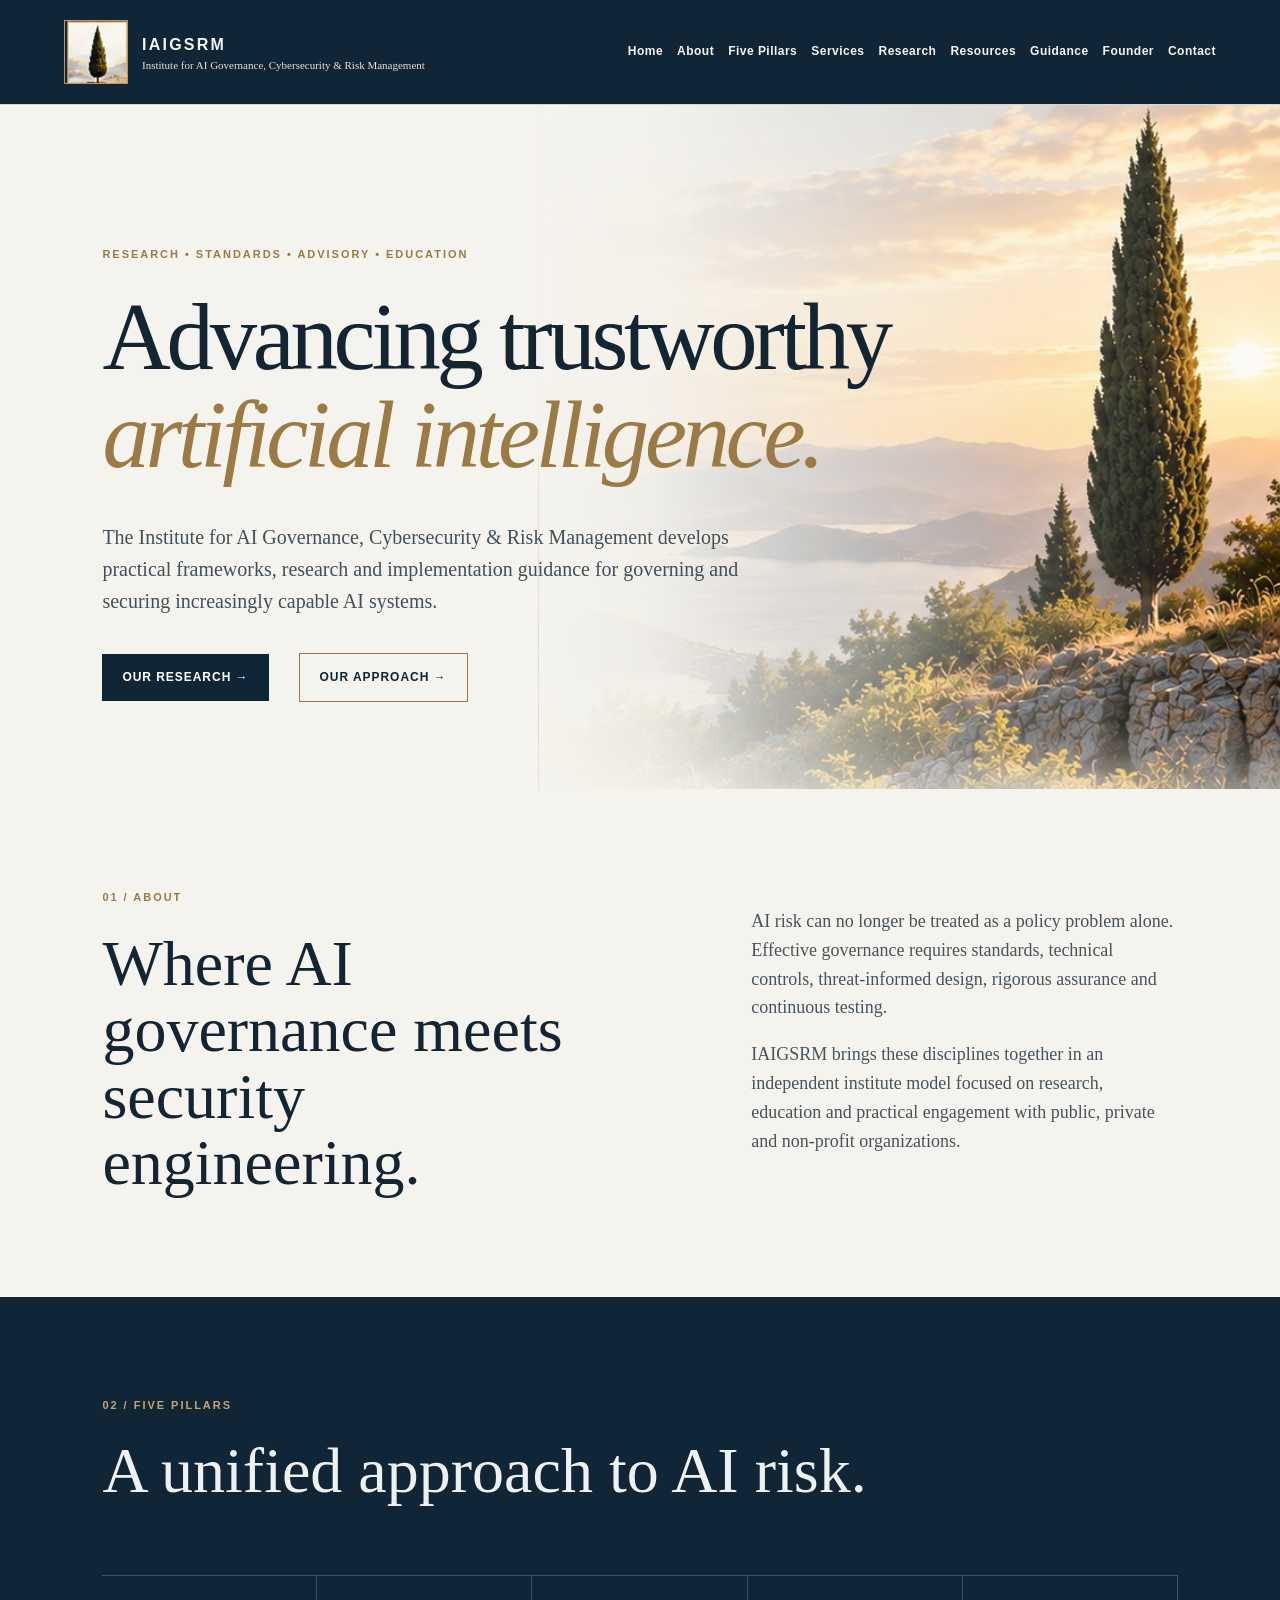
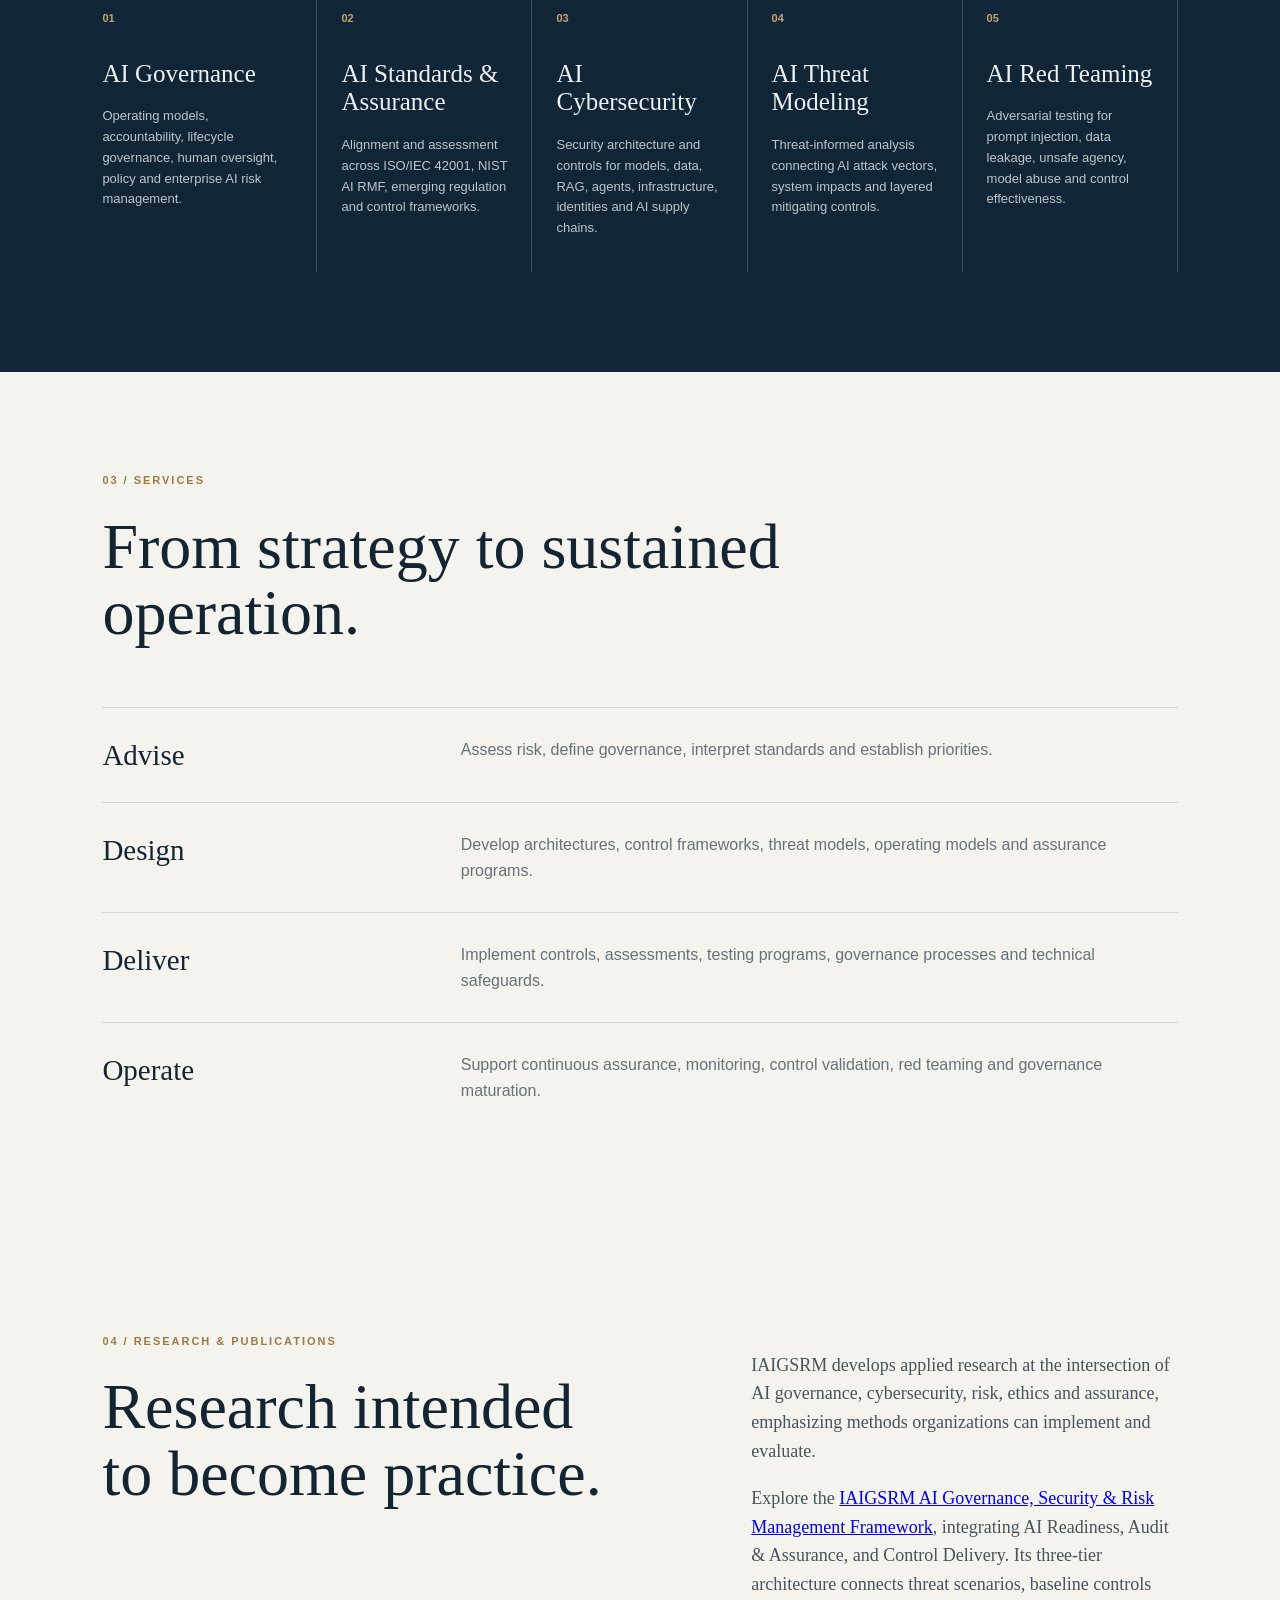
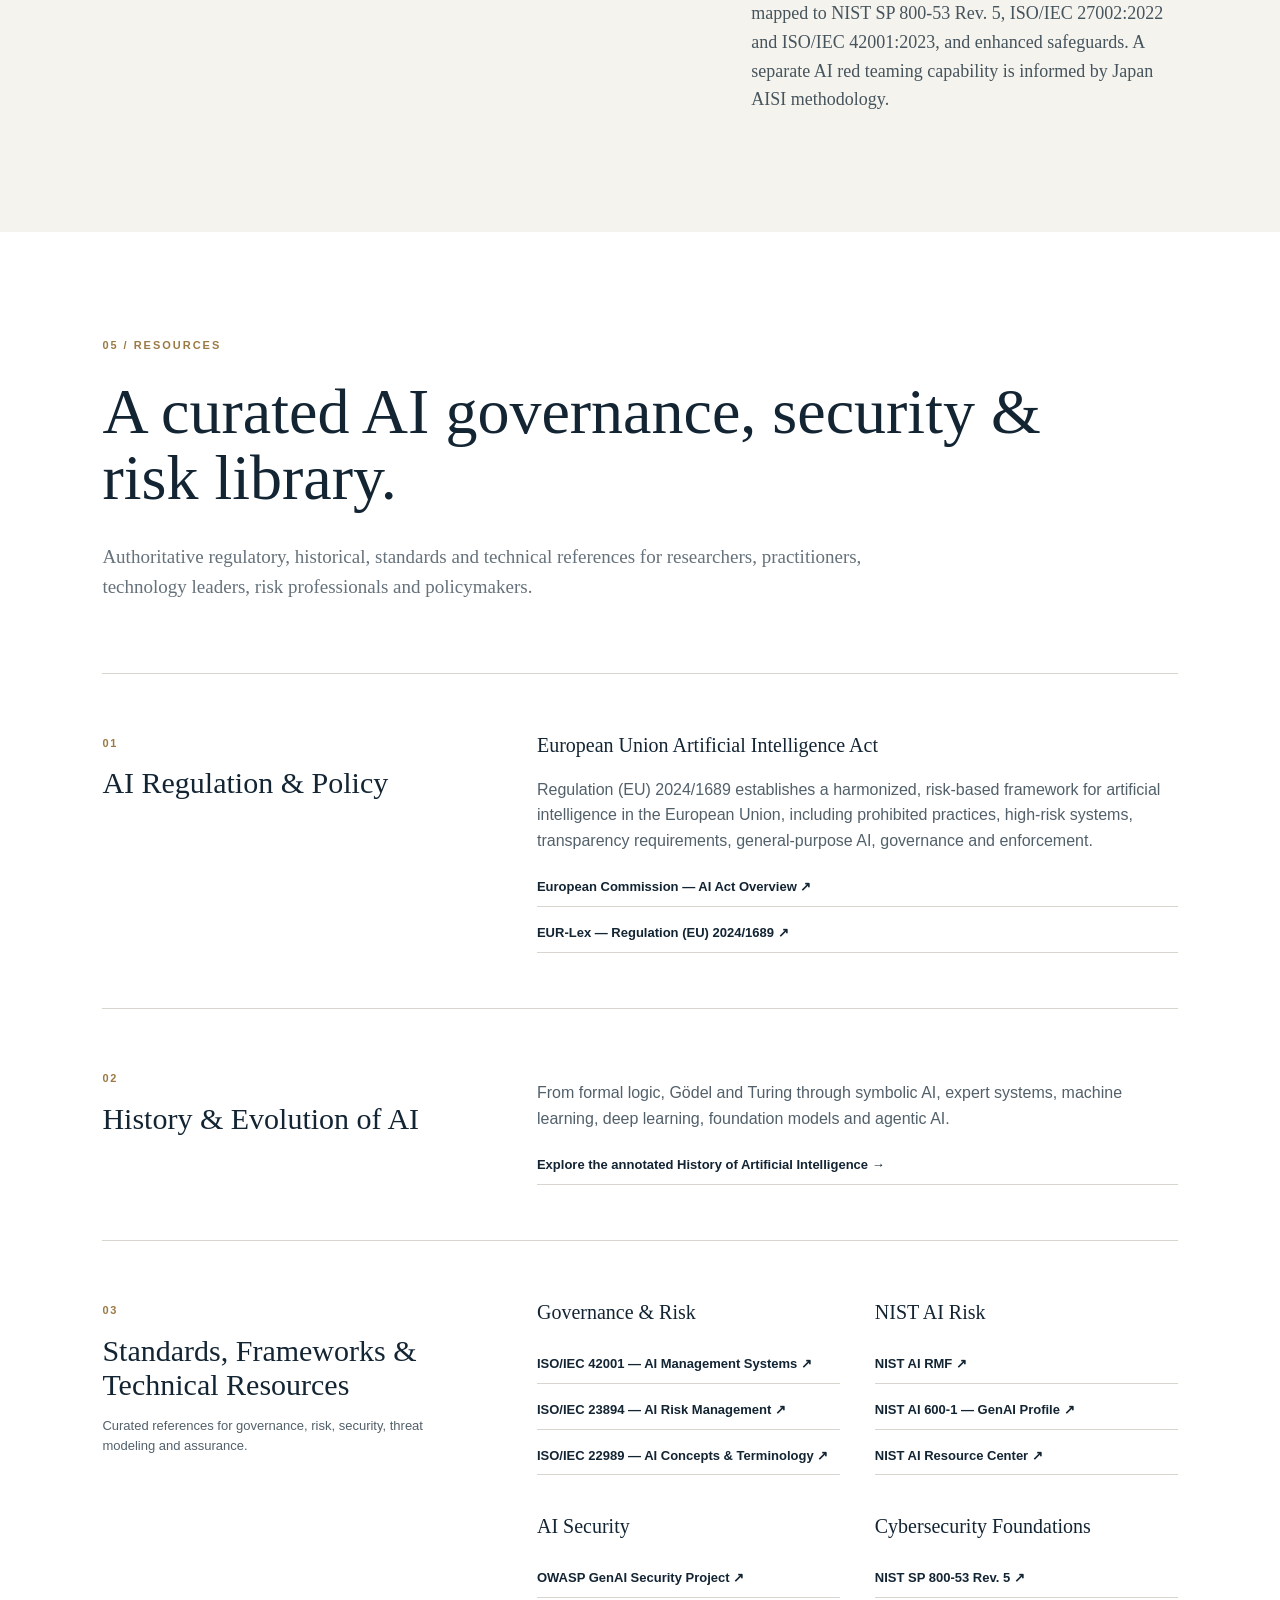
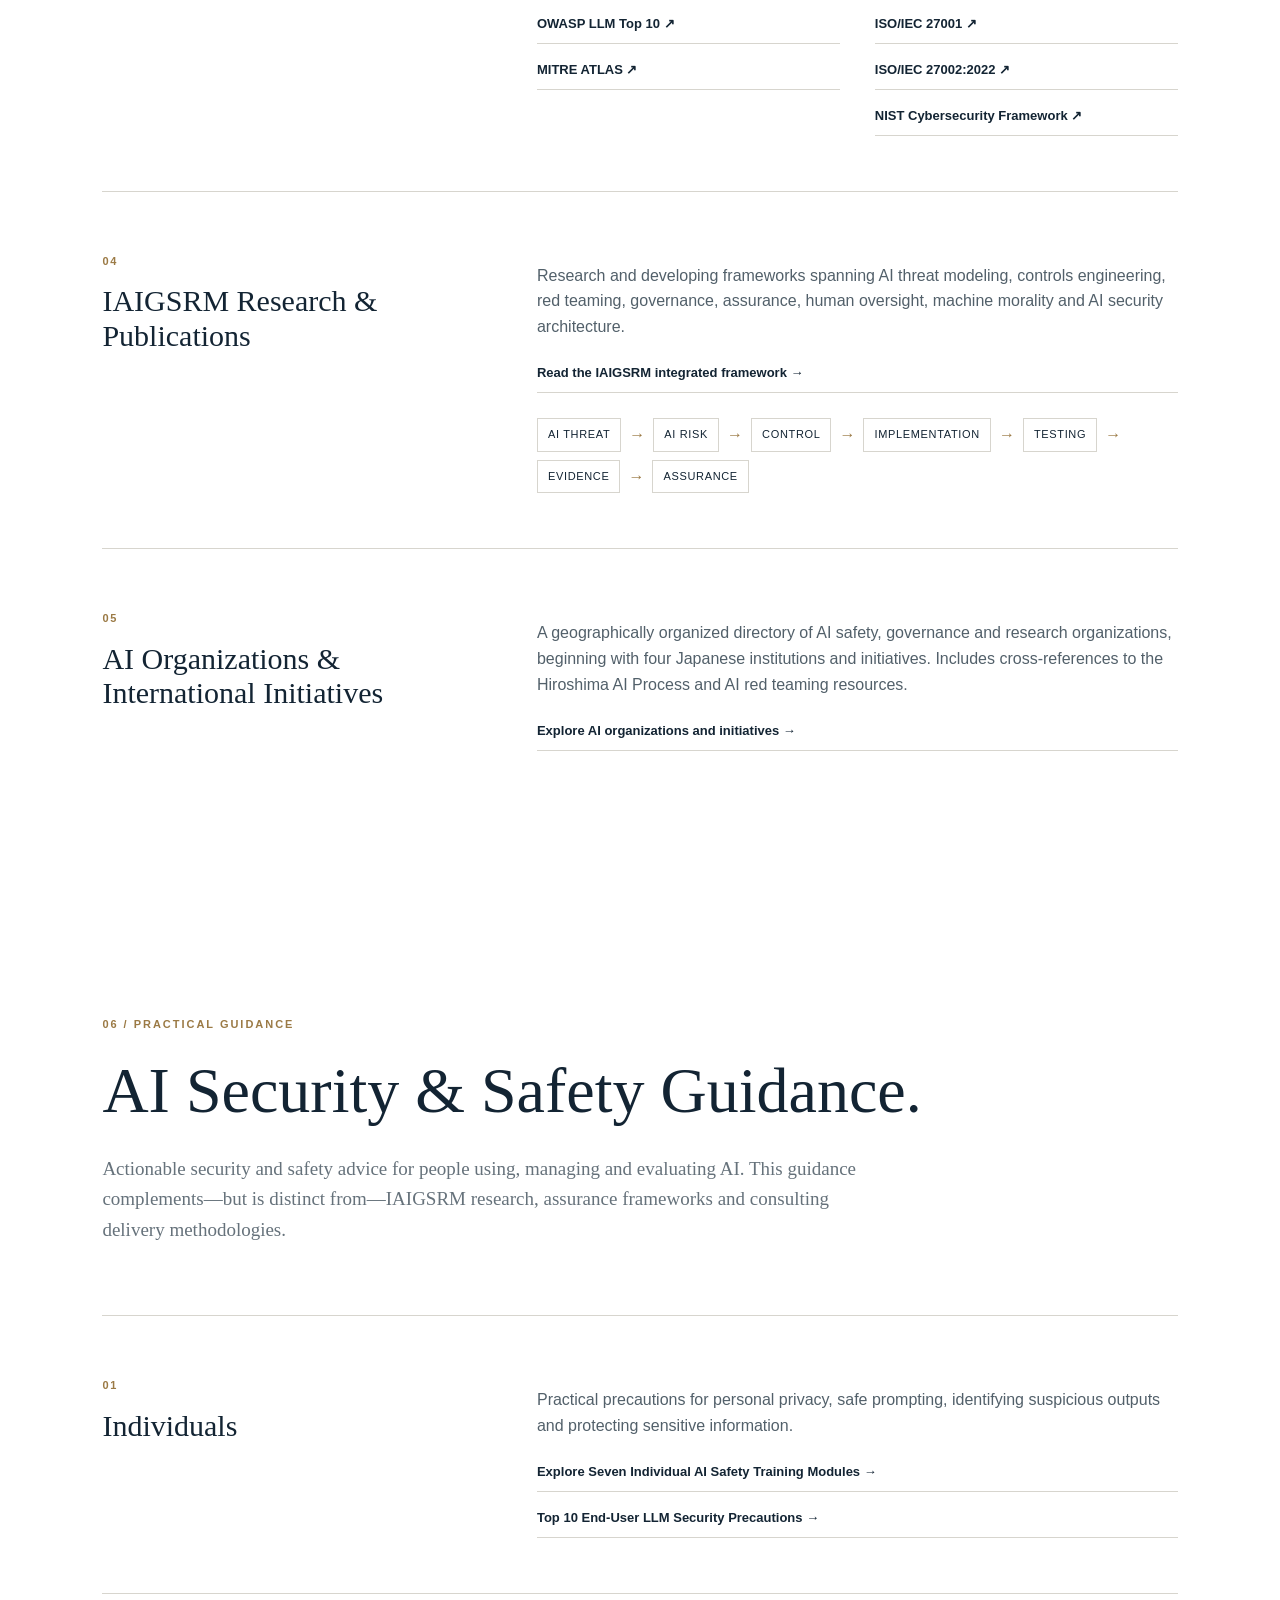
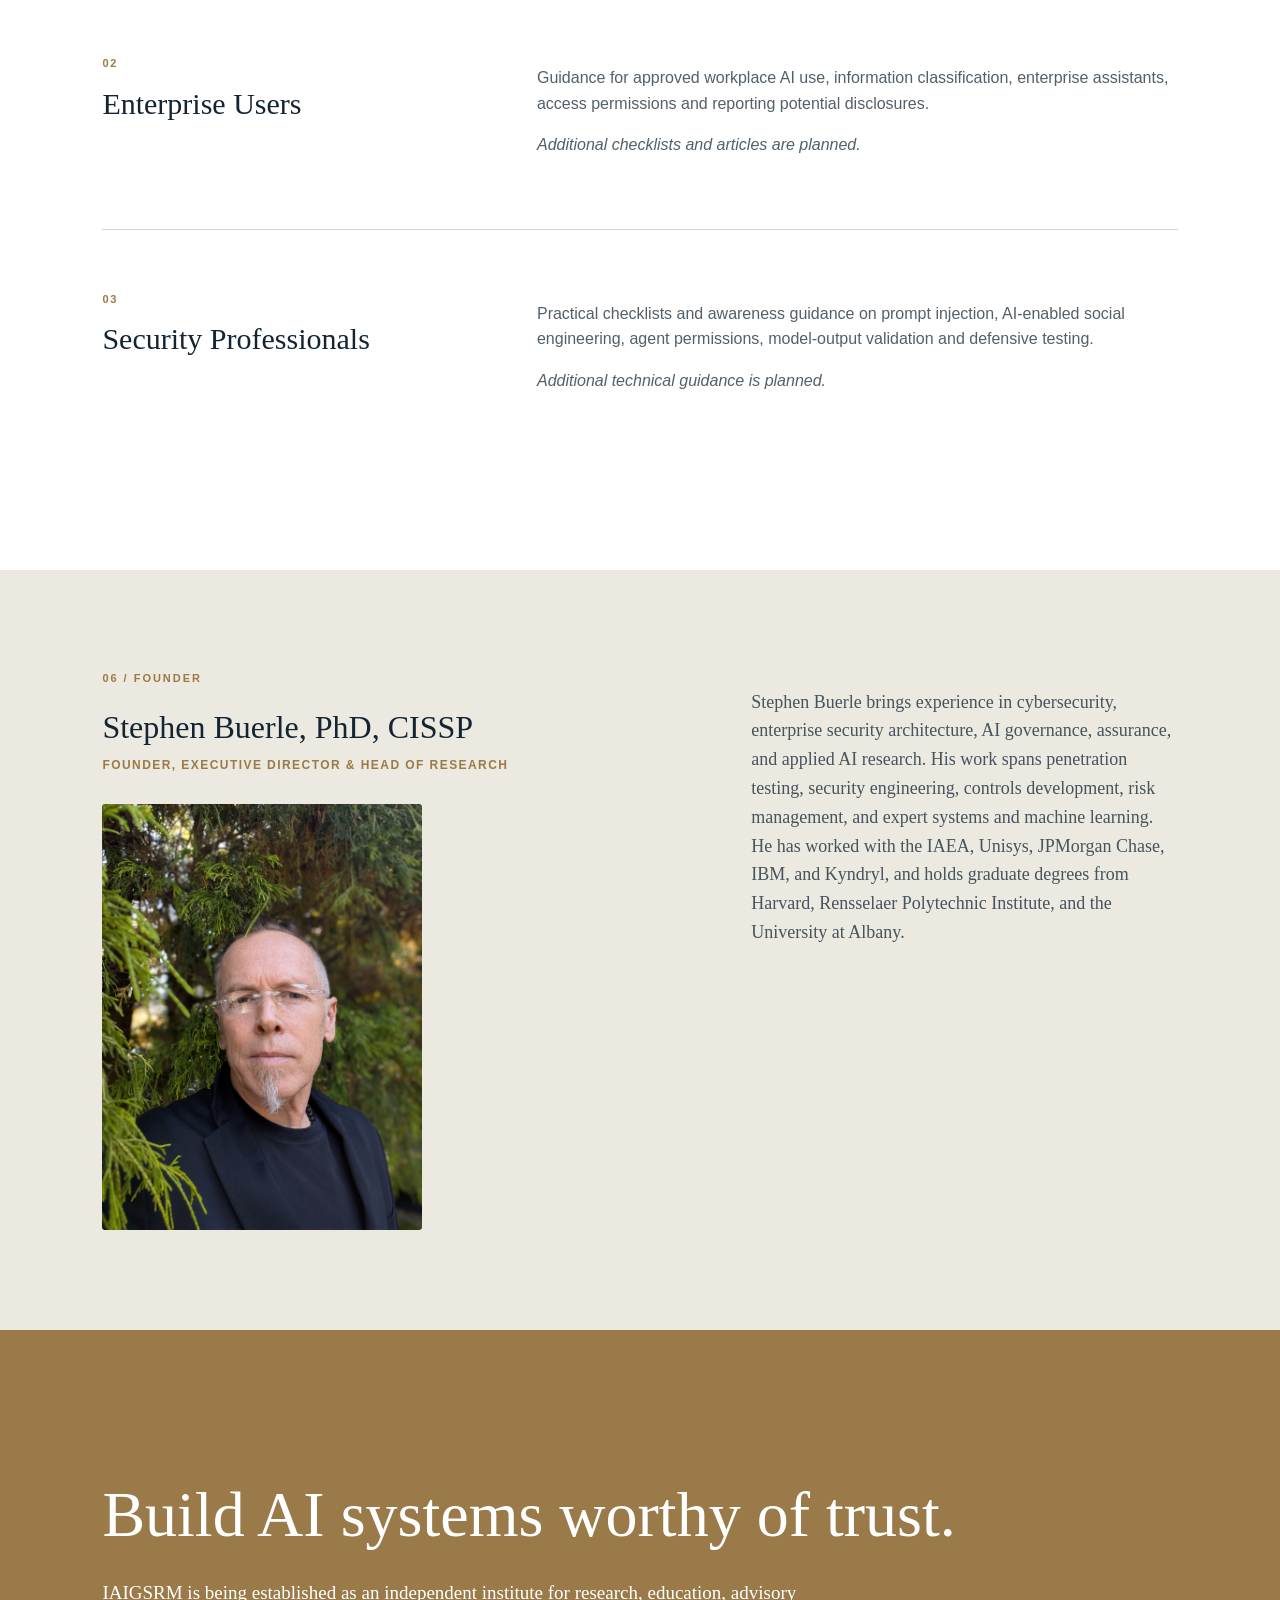
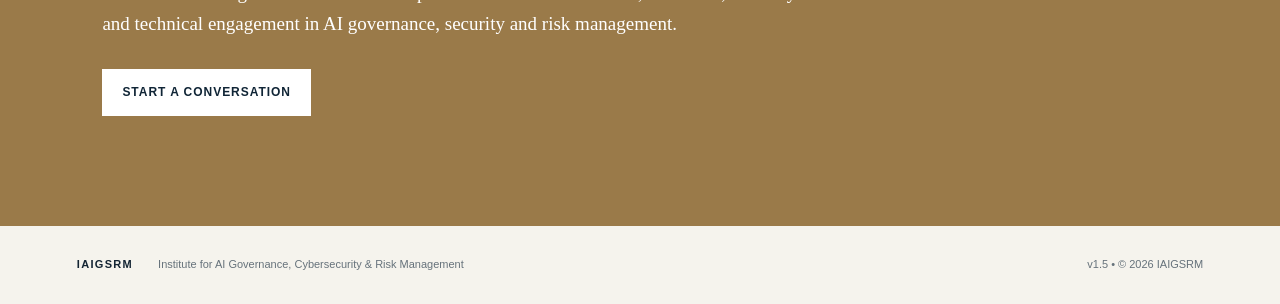
==== commit 5fb3540a: "Link Guidance Individuals to seven IAIGCRM training modules" ====
--- a/index.html
+++ b/index.html
@@ -12,7 +12,7 @@
 <div class="resource-block"><div><span class="resource-num">04</span><h3>IAIGSRM Research &amp; Publications</h3></div><div><p>Research and developing frameworks spanning AI threat modeling, controls engineering, red teaming, governance, assurance, human oversight, machine morality and AI security architecture.</p><div class="links"><a href="framework.html">Read the IAIGSRM integrated framework →</a></div><div class="research-chain"><span>AI Threat</span><b>→</b><span>AI Risk</span><b>→</b><span>Control</span><b>→</b><span>Implementation</span><b>→</b><span>Testing</span><b>→</b><span>Evidence</span><b>→</b><span>Assurance</span></div></div></div>
 <div class="resource-block"><div><span class="resource-num">05</span><h3>AI Organizations &amp; International Initiatives</h3></div><div><p>A geographically organized directory of AI safety, governance and research organizations, beginning with four Japanese institutions and initiatives. Includes cross-references to the Hiroshima AI Process and AI red teaming resources.</p><div class="links"><a href="organizations.html">Explore AI organizations and initiatives →</a></div></div></div></section>
 <section class="resources" id="guidance"><div class="section-no">06 / PRACTICAL GUIDANCE</div><h2>AI Security &amp; Safety Guidance.</h2><p class="resource-lede">Actionable security and safety advice for people using, managing and evaluating AI. This guidance complements—but is distinct from—IAIGSRM research, assurance frameworks and consulting delivery methodologies.</p>
-<div class="resource-block"><div><span class="resource-num">01</span><h3>Individuals</h3></div><div><p>Practical precautions for personal privacy, safe prompting, identifying suspicious outputs and protecting sensitive information.</p><div class="links"><a href="llm-security-precautions.html">Top 10 End-User LLM Security Precautions →</a></div></div></div>
+<div class="resource-block"><div><span class="resource-num">01</span><h3>Individuals</h3></div><div><p>Practical precautions for personal privacy, safe prompting, identifying suspicious outputs and protecting sensitive information.</p><div class="links"><a href="guidance/individual/index.html">Explore Seven Individual AI Safety Training Modules →</a><a href="llm-security-precautions.html">Top 10 End-User LLM Security Precautions →</a></div></div></div>
 <div class="resource-block"><div><span class="resource-num">02</span><h3>Enterprise Users</h3></div><div><p>Guidance for approved workplace AI use, information classification, enterprise assistants, access permissions and reporting potential disclosures.</p><p><em>Additional checklists and articles are planned.</em></p></div></div>
 <div class="resource-block"><div><span class="resource-num">03</span><h3>Security Professionals</h3></div><div><p>Practical checklists and awareness guidance on prompt injection, AI-enabled social engineering, agent permissions, model-output validation and defensive testing.</p><p><em>Additional technical guidance is planned.</em></p></div></div>
 </section>
--- a/styles.css
+++ b/styles.css
@@ -7,3 +7,8 @@
 
 /* v1.3.2 redesign candidate — landscape asset pending final transfer */
 .site-header{background:#102536;color:#f5f3ed;gap:24px}.brand{color:inherit;min-width:0}.brand small{color:#e7e1d6;max-width:330px;line-height:1.3}.mark{background:#fff;color:#102536;border:0;font-size:25px}.site-header nav{gap:14px;flex-wrap:wrap}.site-header nav a{color:#f5f3ed}.menu-toggle{display:none;background:transparent;border:1px solid #c6bfae;color:white;padding:9px 12px;cursor:pointer}.hero{position:relative;isolation:isolate;overflow:hidden;display:flex;align-items:center;min-height:76vh;background:linear-gradient(90deg,#f5f3ed 0%,#f5f3ed 44%,rgba(245,243,237,.78) 66%,rgba(245,243,237,.2) 100%);}.hero-content{position:relative;z-index:1;max-width:1050px}.hero .landscape{position:absolute;inset:0 0 0 42%;z-index:-1;background:linear-gradient(90deg,#f5f3ed,rgba(245,243,237,.2)),linear-gradient(145deg,#d3c2a3,#9ca9a3 60%,#d5b988);background-size:cover;background-position:center}.hero .lede{max-width:690px}.hero .actions{margin-bottom:0}.button.secondary{background:transparent;color:var(--navy);border:1px solid var(--accent)}@media(max-width:1100px){.site-header{flex-wrap:wrap}.menu-toggle{display:block;margin-left:auto}.site-header nav{display:none;width:100%;flex-direction:column;align-items:flex-start;padding:12px 0}.site-header nav.open{display:flex}.brand small{display:block}}@media(max-width:700px){.site-header{padding:15px 5vw}.brand small{font-size:9px;max-width:210px}.hero{padding:90px 6vw;min-height:70vh}.hero .landscape{inset:0;opacity:.18}.hero h1{font-size:clamp(43px,10vw,65px)}.hero .lede{font-size:17px}.hero .actions{flex-wrap:wrap;gap:12px}}
+
+/* Approved image assets — files must be uploaded before merge */
+.site-header .emblem{width:64px;height:64px;object-fit:cover;background:white;border:1px solid #b9975b;flex-shrink:0}
+.hero .landscape{background-image:linear-gradient(90deg,#f5f3ed 0%,rgba(245,243,237,.94) 15%,rgba(245,243,237,.25) 65%,transparent 100%),url('assets/mediterranean-reference.jpg');background-position:center;background-size:cover}
+@media(max-width:700px){.site-header .emblem{width:48px;height:48px}.hero .landscape{background-position:65% center}}
